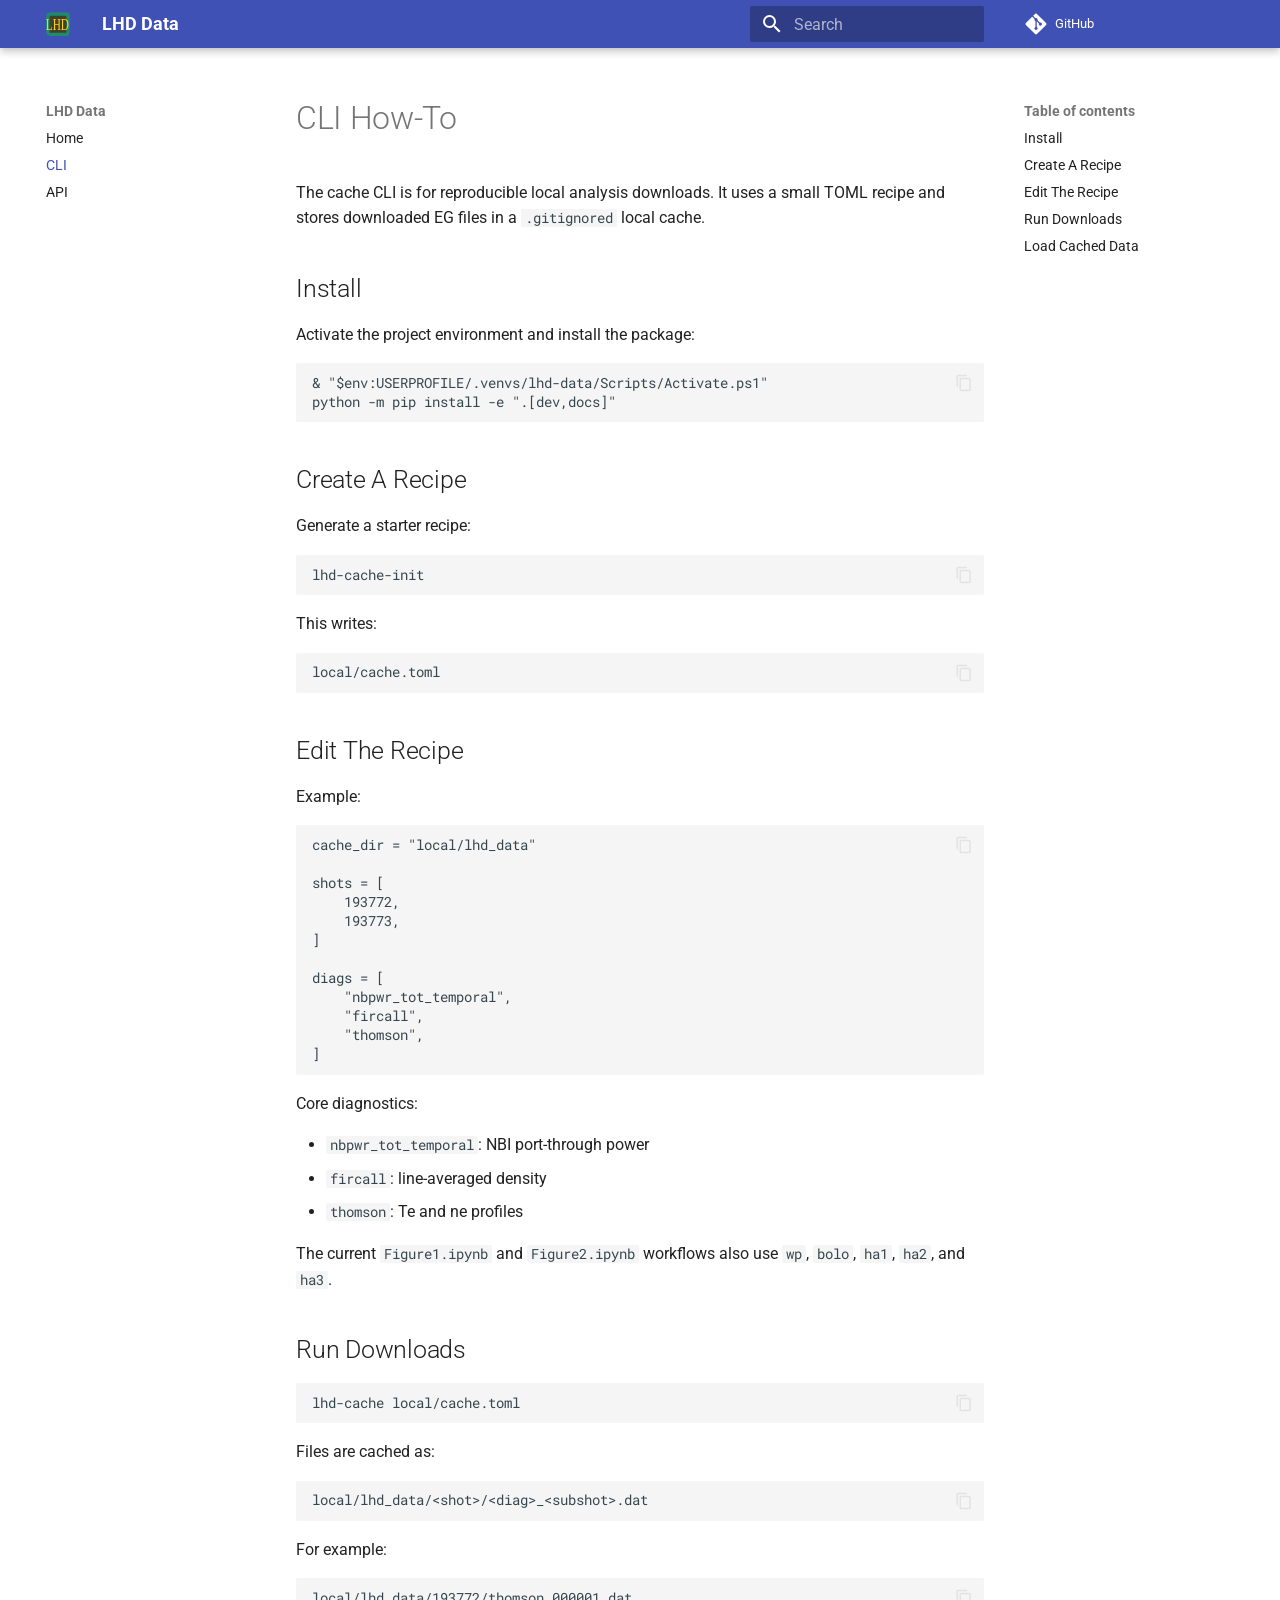
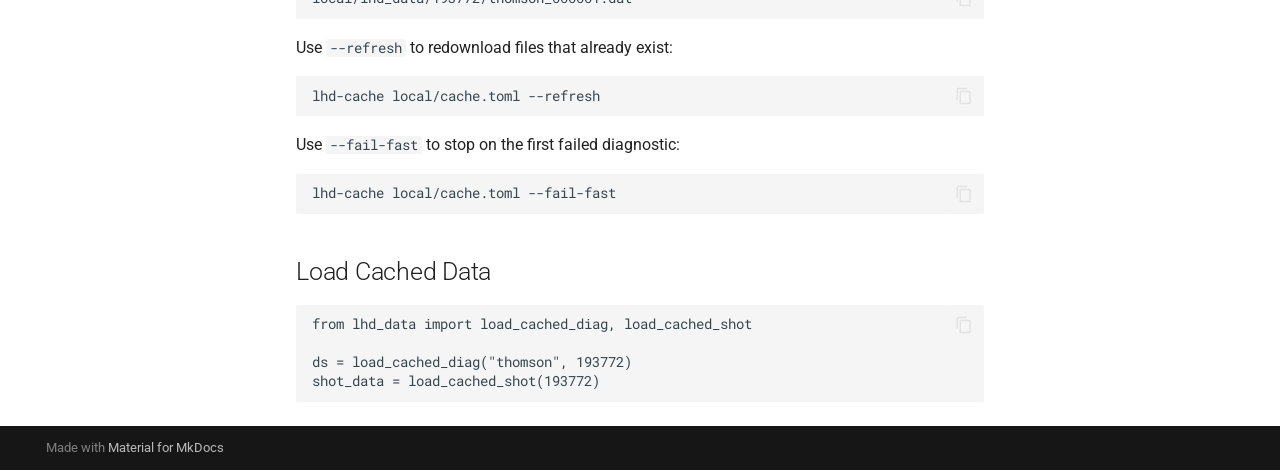
==== cli/index.html @ 4dff2eb2 "deploy: 0218fbf220f0c5fffeeb765250cd1e4bd3864b9b" ====
<!doctype html>
<html lang="en" class="no-js">
  <head>
    
      <meta charset="utf-8">
      <meta name="viewport" content="width=device-width,initial-scale=1">
      
      
      
      
        <link rel="prev" href="..">
      
      
        <link rel="next" href="../reference/">
      
      
        
      
      
      <link rel="icon" href="../assets/favicon.svg">
      <meta name="generator" content="mkdocs-1.6.1, mkdocs-material-9.7.6">
    
    
      
        <title>CLI - LHD Data</title>
      
    
    
      <link rel="stylesheet" href="../assets/stylesheets/main.484c7ddc.min.css">
      
      


    
    
      
    
    
      
        
        
        <link rel="preconnect" href="https://fonts.gstatic.com" crossorigin>
        <link rel="stylesheet" href="https://fonts.googleapis.com/css?family=Roboto:300,300i,400,400i,700,700i%7CRoboto+Mono:400,400i,700,700i&display=fallback">
        <style>:root{--md-text-font:"Roboto";--md-code-font:"Roboto Mono"}</style>
      
    
    
      <link rel="stylesheet" href="../assets/_mkdocstrings.css">
    
      <link rel="stylesheet" href="../styles/brand.css">
    
      <link rel="stylesheet" href="../styles/extra.css">
    
    <script>__md_scope=new URL("..",location),__md_hash=e=>[...e].reduce(((e,_)=>(e<<5)-e+_.charCodeAt(0)),0),__md_get=(e,_=localStorage,t=__md_scope)=>JSON.parse(_.getItem(t.pathname+"."+e)),__md_set=(e,_,t=localStorage,a=__md_scope)=>{try{t.setItem(a.pathname+"."+e,JSON.stringify(_))}catch(e){}}</script>
    
      

    
    
  </head>
  
  
    <body dir="ltr">
  
    
    <input class="md-toggle" data-md-toggle="drawer" type="checkbox" id="__drawer" autocomplete="off">
    <input class="md-toggle" data-md-toggle="search" type="checkbox" id="__search" autocomplete="off">
    <label class="md-overlay" for="__drawer"></label>
    <div data-md-component="skip">
      
        
        <a href="#cli-how-to" class="md-skip">
          Skip to content
        </a>
      
    </div>
    <div data-md-component="announce">
      
    </div>
    
    
      

  

<header class="md-header md-header--shadow" data-md-component="header">
  <nav class="md-header__inner md-grid" aria-label="Header">
    <a href=".." title="LHD Data" class="md-header__button md-logo" aria-label="LHD Data" data-md-component="logo">
      
  <img src="../assets/favicon.svg" alt="logo">

    </a>
    <label class="md-header__button md-icon" for="__drawer">
      
      <svg xmlns="http://www.w3.org/2000/svg" viewBox="0 0 24 24"><path d="M3 6h18v2H3zm0 5h18v2H3zm0 5h18v2H3z"/></svg>
    </label>
    <div class="md-header__title" data-md-component="header-title">
      <div class="md-header__ellipsis">
        <div class="md-header__topic">
          <span class="md-ellipsis">
            LHD Data
          </span>
        </div>
        <div class="md-header__topic" data-md-component="header-topic">
          <span class="md-ellipsis">
            
              CLI
            
          </span>
        </div>
      </div>
    </div>
    
    
      <script>var palette=__md_get("__palette");if(palette&&palette.color){if("(prefers-color-scheme)"===palette.color.media){var media=matchMedia("(prefers-color-scheme: light)"),input=document.querySelector(media.matches?"[data-md-color-media='(prefers-color-scheme: light)']":"[data-md-color-media='(prefers-color-scheme: dark)']");palette.color.media=input.getAttribute("data-md-color-media"),palette.color.scheme=input.getAttribute("data-md-color-scheme"),palette.color.primary=input.getAttribute("data-md-color-primary"),palette.color.accent=input.getAttribute("data-md-color-accent")}for(var[key,value]of Object.entries(palette.color))document.body.setAttribute("data-md-color-"+key,value)}</script>
    
    
    
      
      
        <label class="md-header__button md-icon" for="__search">
          
          <svg xmlns="http://www.w3.org/2000/svg" viewBox="0 0 24 24"><path d="M9.5 3A6.5 6.5 0 0 1 16 9.5c0 1.61-.59 3.09-1.56 4.23l.27.27h.79l5 5-1.5 1.5-5-5v-.79l-.27-.27A6.52 6.52 0 0 1 9.5 16 6.5 6.5 0 0 1 3 9.5 6.5 6.5 0 0 1 9.5 3m0 2C7 5 5 7 5 9.5S7 14 9.5 14 14 12 14 9.5 12 5 9.5 5"/></svg>
        </label>
        <div class="md-search" data-md-component="search" role="dialog">
  <label class="md-search__overlay" for="__search"></label>
  <div class="md-search__inner" role="search">
    <form class="md-search__form" name="search">
      <input type="text" class="md-search__input" name="query" aria-label="Search" placeholder="Search" autocapitalize="off" autocorrect="off" autocomplete="off" spellcheck="false" data-md-component="search-query" required>
      <label class="md-search__icon md-icon" for="__search">
        
        <svg xmlns="http://www.w3.org/2000/svg" viewBox="0 0 24 24"><path d="M9.5 3A6.5 6.5 0 0 1 16 9.5c0 1.61-.59 3.09-1.56 4.23l.27.27h.79l5 5-1.5 1.5-5-5v-.79l-.27-.27A6.52 6.52 0 0 1 9.5 16 6.5 6.5 0 0 1 3 9.5 6.5 6.5 0 0 1 9.5 3m0 2C7 5 5 7 5 9.5S7 14 9.5 14 14 12 14 9.5 12 5 9.5 5"/></svg>
        
        <svg xmlns="http://www.w3.org/2000/svg" viewBox="0 0 24 24"><path d="M20 11v2H8l5.5 5.5-1.42 1.42L4.16 12l7.92-7.92L13.5 5.5 8 11z"/></svg>
      </label>
      <nav class="md-search__options" aria-label="Search">
        
        <button type="reset" class="md-search__icon md-icon" title="Clear" aria-label="Clear" tabindex="-1">
          
          <svg xmlns="http://www.w3.org/2000/svg" viewBox="0 0 24 24"><path d="M19 6.41 17.59 5 12 10.59 6.41 5 5 6.41 10.59 12 5 17.59 6.41 19 12 13.41 17.59 19 19 17.59 13.41 12z"/></svg>
        </button>
      </nav>
      
    </form>
    <div class="md-search__output">
      <div class="md-search__scrollwrap" tabindex="0" data-md-scrollfix>
        <div class="md-search-result" data-md-component="search-result">
          <div class="md-search-result__meta">
            Initializing search
          </div>
          <ol class="md-search-result__list" role="presentation"></ol>
        </div>
      </div>
    </div>
  </div>
</div>
      
    
    
      <div class="md-header__source">
        <a href="https://github.com/queezz/lhd-data" title="Go to repository" class="md-source" data-md-component="source">
  <div class="md-source__icon md-icon">
    
    <svg xmlns="http://www.w3.org/2000/svg" viewBox="0 0 448 512"><!--! Font Awesome Free 7.1.0 by @fontawesome - https://fontawesome.com License - https://fontawesome.com/license/free (Icons: CC BY 4.0, Fonts: SIL OFL 1.1, Code: MIT License) Copyright 2025 Fonticons, Inc.--><path d="M439.6 236.1 244 40.5c-5.4-5.5-12.8-8.5-20.4-8.5s-15 3-20.4 8.4L162.5 81l51.5 51.5c27.1-9.1 52.7 16.8 43.4 43.7l49.7 49.7c34.2-11.8 61.2 31 35.5 56.7-26.5 26.5-70.2-2.9-56-37.3L240.3 199v121.9c25.3 12.5 22.3 41.8 9.1 55-6.4 6.4-15.2 10.1-24.3 10.1s-17.8-3.6-24.3-10.1c-17.6-17.6-11.1-46.9 11.2-56v-123c-20.8-8.5-24.6-30.7-18.6-45L142.6 101 8.5 235.1C3 240.6 0 247.9 0 255.5s3 15 8.5 20.4l195.6 195.7c5.4 5.4 12.7 8.4 20.4 8.4s15-3 20.4-8.4l194.7-194.7c5.4-5.4 8.4-12.8 8.4-20.4s-3-15-8.4-20.4"/></svg>
  </div>
  <div class="md-source__repository">
    GitHub
  </div>
</a>
      </div>
    
  </nav>
  
</header>
    
    <div class="md-container" data-md-component="container">
      
      
        
          
        
      
      <main class="md-main" data-md-component="main">
        <div class="md-main__inner md-grid">
          
            
              
              <div class="md-sidebar md-sidebar--primary" data-md-component="sidebar" data-md-type="navigation" >
                <div class="md-sidebar__scrollwrap">
                  <div class="md-sidebar__inner">
                    



<nav class="md-nav md-nav--primary" aria-label="Navigation" data-md-level="0">
  <label class="md-nav__title" for="__drawer">
    <a href=".." title="LHD Data" class="md-nav__button md-logo" aria-label="LHD Data" data-md-component="logo">
      
  <img src="../assets/favicon.svg" alt="logo">

    </a>
    LHD Data
  </label>
  
    <div class="md-nav__source">
      <a href="https://github.com/queezz/lhd-data" title="Go to repository" class="md-source" data-md-component="source">
  <div class="md-source__icon md-icon">
    
    <svg xmlns="http://www.w3.org/2000/svg" viewBox="0 0 448 512"><!--! Font Awesome Free 7.1.0 by @fontawesome - https://fontawesome.com License - https://fontawesome.com/license/free (Icons: CC BY 4.0, Fonts: SIL OFL 1.1, Code: MIT License) Copyright 2025 Fonticons, Inc.--><path d="M439.6 236.1 244 40.5c-5.4-5.5-12.8-8.5-20.4-8.5s-15 3-20.4 8.4L162.5 81l51.5 51.5c27.1-9.1 52.7 16.8 43.4 43.7l49.7 49.7c34.2-11.8 61.2 31 35.5 56.7-26.5 26.5-70.2-2.9-56-37.3L240.3 199v121.9c25.3 12.5 22.3 41.8 9.1 55-6.4 6.4-15.2 10.1-24.3 10.1s-17.8-3.6-24.3-10.1c-17.6-17.6-11.1-46.9 11.2-56v-123c-20.8-8.5-24.6-30.7-18.6-45L142.6 101 8.5 235.1C3 240.6 0 247.9 0 255.5s3 15 8.5 20.4l195.6 195.7c5.4 5.4 12.7 8.4 20.4 8.4s15-3 20.4-8.4l194.7-194.7c5.4-5.4 8.4-12.8 8.4-20.4s-3-15-8.4-20.4"/></svg>
  </div>
  <div class="md-source__repository">
    GitHub
  </div>
</a>
    </div>
  
  <ul class="md-nav__list" data-md-scrollfix>
    
      
      
  
  
  
  
    <li class="md-nav__item">
      <a href=".." class="md-nav__link">
        
  
  
  <span class="md-ellipsis">
    
  
    Home
  

    
  </span>
  
  

      </a>
    </li>
  

    
      
      
  
  
    
  
  
  
    <li class="md-nav__item md-nav__item--active">
      
      <input class="md-nav__toggle md-toggle" type="checkbox" id="__toc">
      
      
        
      
      
        <label class="md-nav__link md-nav__link--active" for="__toc">
          
  
  
  <span class="md-ellipsis">
    
  
    CLI
  

    
  </span>
  
  

          <span class="md-nav__icon md-icon"></span>
        </label>
      
      <a href="./" class="md-nav__link md-nav__link--active">
        
  
  
  <span class="md-ellipsis">
    
  
    CLI
  

    
  </span>
  
  

      </a>
      
        

<nav class="md-nav md-nav--secondary" aria-label="Table of contents">
  
  
  
    
  
  
    <label class="md-nav__title" for="__toc">
      <span class="md-nav__icon md-icon"></span>
      Table of contents
    </label>
    <ul class="md-nav__list" data-md-component="toc" data-md-scrollfix>
      
        <li class="md-nav__item">
  <a href="#install" class="md-nav__link">
    <span class="md-ellipsis">
      
        Install
      
    </span>
  </a>
  
</li>
      
        <li class="md-nav__item">
  <a href="#create-a-recipe" class="md-nav__link">
    <span class="md-ellipsis">
      
        Create A Recipe
      
    </span>
  </a>
  
</li>
      
        <li class="md-nav__item">
  <a href="#edit-the-recipe" class="md-nav__link">
    <span class="md-ellipsis">
      
        Edit The Recipe
      
    </span>
  </a>
  
</li>
      
        <li class="md-nav__item">
  <a href="#run-downloads" class="md-nav__link">
    <span class="md-ellipsis">
      
        Run Downloads
      
    </span>
  </a>
  
</li>
      
        <li class="md-nav__item">
  <a href="#load-cached-data" class="md-nav__link">
    <span class="md-ellipsis">
      
        Load Cached Data
      
    </span>
  </a>
  
</li>
      
    </ul>
  
</nav>
      
    </li>
  

    
      
      
  
  
  
  
    <li class="md-nav__item">
      <a href="../reference/" class="md-nav__link">
        
  
  
  <span class="md-ellipsis">
    
  
    API
  

    
  </span>
  
  

      </a>
    </li>
  

    
  </ul>
</nav>
                  </div>
                </div>
              </div>
            
            
              
              <div class="md-sidebar md-sidebar--secondary" data-md-component="sidebar" data-md-type="toc" >
                <div class="md-sidebar__scrollwrap">
                  <div class="md-sidebar__inner">
                    

<nav class="md-nav md-nav--secondary" aria-label="Table of contents">
  
  
  
    
  
  
    <label class="md-nav__title" for="__toc">
      <span class="md-nav__icon md-icon"></span>
      Table of contents
    </label>
    <ul class="md-nav__list" data-md-component="toc" data-md-scrollfix>
      
        <li class="md-nav__item">
  <a href="#install" class="md-nav__link">
    <span class="md-ellipsis">
      
        Install
      
    </span>
  </a>
  
</li>
      
        <li class="md-nav__item">
  <a href="#create-a-recipe" class="md-nav__link">
    <span class="md-ellipsis">
      
        Create A Recipe
      
    </span>
  </a>
  
</li>
      
        <li class="md-nav__item">
  <a href="#edit-the-recipe" class="md-nav__link">
    <span class="md-ellipsis">
      
        Edit The Recipe
      
    </span>
  </a>
  
</li>
      
        <li class="md-nav__item">
  <a href="#run-downloads" class="md-nav__link">
    <span class="md-ellipsis">
      
        Run Downloads
      
    </span>
  </a>
  
</li>
      
        <li class="md-nav__item">
  <a href="#load-cached-data" class="md-nav__link">
    <span class="md-ellipsis">
      
        Load Cached Data
      
    </span>
  </a>
  
</li>
      
    </ul>
  
</nav>
                  </div>
                </div>
              </div>
            
          
          
            <div class="md-content" data-md-component="content">
              
              <article class="md-content__inner md-typeset">
                
                  


  
  


<h1 id="cli-how-to">CLI How-To<a class="headerlink" href="#cli-how-to" title="Permanent link">&para;</a></h1>
<p>The cache CLI is for reproducible local analysis downloads. It uses a small
TOML recipe and stores downloaded EG files in a <code>.gitignored</code> local cache.</p>
<h2 id="install">Install<a class="headerlink" href="#install" title="Permanent link">&para;</a></h2>
<p>Activate the project environment and install the package:</p>
<pre><code class="language-powershell">&amp; &quot;$env:USERPROFILE/.venvs/lhd-data/Scripts/Activate.ps1&quot;
python -m pip install -e &quot;.[dev,docs]&quot;
</code></pre>
<h2 id="create-a-recipe">Create A Recipe<a class="headerlink" href="#create-a-recipe" title="Permanent link">&para;</a></h2>
<p>Generate a starter recipe:</p>
<pre><code class="language-powershell">lhd-cache-init
</code></pre>
<p>This writes:</p>
<pre><code class="language-text">local/cache.toml
</code></pre>
<h2 id="edit-the-recipe">Edit The Recipe<a class="headerlink" href="#edit-the-recipe" title="Permanent link">&para;</a></h2>
<p>Example:</p>
<pre><code class="language-toml">cache_dir = &quot;local/lhd_data&quot;

shots = [
    193772,
    193773,
]

diags = [
    &quot;nbpwr_tot_temporal&quot;,
    &quot;fircall&quot;,
    &quot;thomson&quot;,
]
</code></pre>
<p>Core diagnostics:</p>
<ul>
<li><code>nbpwr_tot_temporal</code>: NBI port-through power</li>
<li><code>fircall</code>: line-averaged density</li>
<li><code>thomson</code>: Te and ne profiles</li>
</ul>
<p>The current <code>Figure1.ipynb</code> and <code>Figure2.ipynb</code> workflows also use <code>wp</code>,
<code>bolo</code>, <code>ha1</code>, <code>ha2</code>, and <code>ha3</code>.</p>
<h2 id="run-downloads">Run Downloads<a class="headerlink" href="#run-downloads" title="Permanent link">&para;</a></h2>
<pre><code class="language-powershell">lhd-cache local/cache.toml
</code></pre>
<p>Files are cached as:</p>
<pre><code class="language-text">local/lhd_data/&lt;shot&gt;/&lt;diag&gt;_&lt;subshot&gt;.dat
</code></pre>
<p>For example:</p>
<pre><code class="language-text">local/lhd_data/193772/thomson_000001.dat
</code></pre>
<p>Use <code>--refresh</code> to redownload files that already exist:</p>
<pre><code class="language-powershell">lhd-cache local/cache.toml --refresh
</code></pre>
<p>Use <code>--fail-fast</code> to stop on the first failed diagnostic:</p>
<pre><code class="language-powershell">lhd-cache local/cache.toml --fail-fast
</code></pre>
<h2 id="load-cached-data">Load Cached Data<a class="headerlink" href="#load-cached-data" title="Permanent link">&para;</a></h2>
<pre><code class="language-python">from lhd_data import load_cached_diag, load_cached_shot

ds = load_cached_diag(&quot;thomson&quot;, 193772)
shot_data = load_cached_shot(193772)
</code></pre>












                
              </article>
            </div>
          
          
<script>var target=document.getElementById(location.hash.slice(1));target&&target.name&&(target.checked=target.name.startsWith("__tabbed_"))</script>
        </div>
        
      </main>
      
        <footer class="md-footer">
  
  <div class="md-footer-meta md-typeset">
    <div class="md-footer-meta__inner md-grid">
      <div class="md-copyright">
  
  
    Made with
    <a href="https://squidfunk.github.io/mkdocs-material/" target="_blank" rel="noopener">
      Material for MkDocs
    </a>
  
</div>
      
    </div>
  </div>
</footer>
      
    </div>
    <div class="md-dialog" data-md-component="dialog">
      <div class="md-dialog__inner md-typeset"></div>
    </div>
    
    
    
      
      
      <script id="__config" type="application/json">{"annotate": null, "base": "..", "features": ["navigation.instant", "navigation.tracking", "content.code.copy"], "search": "../assets/javascripts/workers/search.2c215733.min.js", "tags": null, "translations": {"clipboard.copied": "Copied to clipboard", "clipboard.copy": "Copy to clipboard", "search.result.more.one": "1 more on this page", "search.result.more.other": "# more on this page", "search.result.none": "No matching documents", "search.result.one": "1 matching document", "search.result.other": "# matching documents", "search.result.placeholder": "Type to start searching", "search.result.term.missing": "Missing", "select.version": "Select version"}, "version": null}</script>
    
    
      <script src="../assets/javascripts/bundle.79ae519e.min.js"></script>
      
    
  </body>
</html>
---- assets/stylesheets/main.484c7ddc.min.css ----
@charset "UTF-8";html{-webkit-text-size-adjust:none;-moz-text-size-adjust:none;text-size-adjust:none;box-sizing:border-box}*,:after,:before{box-sizing:inherit}@media (prefers-reduced-motion){*,:after,:before{transition:none!important}}body{margin:0}a,button,input,label{-webkit-tap-highlight-color:transparent}a{color:inherit;text-decoration:none}hr{border:0;box-sizing:initial;display:block;height:.05rem;overflow:visible;padding:0}small{font-size:80%}sub,sup{line-height:1em}img{border-style:none}table{border-collapse:initial;border-spacing:0}td,th{font-weight:400;vertical-align:top}button{background:#0000;border:0;font-family:inherit;font-size:inherit;margin:0;padding:0}input{border:0;outline:none}:root{--md-primary-fg-color:#4051b5;--md-primary-fg-color--light:#5d6cc0;--md-primary-fg-color--dark:#303fa1;--md-primary-bg-color:#fff;--md-primary-bg-color--light:#ffffffb3;--md-accent-fg-color:#526cfe;--md-accent-fg-color--transparent:#526cfe1a;--md-accent-bg-color:#fff;--md-accent-bg-color--light:#ffffffb3}[data-md-color-scheme=default]{color-scheme:light}[data-md-color-scheme=default] img[src$="#gh-dark-mode-only"],[data-md-color-scheme=default] img[src$="#only-dark"]{display:none}:root,[data-md-color-scheme=default]{--md-hue:225deg;--md-default-fg-color:#000000de;--md-default-fg-color--light:#0000008a;--md-default-fg-color--lighter:#00000052;--md-default-fg-color--lightest:#00000012;--md-default-bg-color:#fff;--md-default-bg-color--light:#ffffffb3;--md-default-bg-color--lighter:#ffffff4d;--md-default-bg-color--lightest:#ffffff1f;--md-code-fg-color:#36464e;--md-code-bg-color:#f5f5f5;--md-code-bg-color--light:#f5f5f5b3;--md-code-bg-color--lighter:#f5f5f54d;--md-code-hl-color:#4287ff;--md-code-hl-color--light:#4287ff1a;--md-code-hl-number-color:#d52a2a;--md-code-hl-special-color:#db1457;--md-code-hl-function-color:#a846b9;--md-code-hl-constant-color:#6e59d9;--md-code-hl-keyword-color:#3f6ec6;--md-code-hl-string-color:#1c7d4d;--md-code-hl-name-color:var(--md-code-fg-color);--md-code-hl-operator-color:var(--md-default-fg-color--light);--md-code-hl-punctuation-color:var(--md-default-fg-color--light);--md-code-hl-comment-color:var(--md-default-fg-color--light);--md-code-hl-generic-color:var(--md-default-fg-color--light);--md-code-hl-variable-color:var(--md-default-fg-color--light);--md-typeset-color:var(--md-default-fg-color);--md-typeset-a-color:var(--md-primary-fg-color);--md-typeset-del-color:#f5503d26;--md-typeset-ins-color:#0bd57026;--md-typeset-kbd-color:#fafafa;--md-typeset-kbd-accent-color:#fff;--md-typeset-kbd-border-color:#b8b8b8;--md-typeset-mark-color:#ffff0080;--md-typeset-table-color:#0000001f;--md-typeset-table-color--light:rgba(0,0,0,.035);--md-admonition-fg-color:var(--md-default-fg-color);--md-admonition-bg-color:var(--md-default-bg-color);--md-warning-fg-color:#000000de;--md-warning-bg-color:#ff9;--md-footer-fg-color:#fff;--md-footer-fg-color--light:#ffffffb3;--md-footer-fg-color--lighter:#ffffff73;--md-footer-bg-color:#000000de;--md-footer-bg-color--dark:#00000052;--md-shadow-z1:0 0.2rem 0.5rem #0000000d,0 0 0.05rem #0000001a;--md-shadow-z2:0 0.2rem 0.5rem #0000001a,0 0 0.05rem #00000040;--md-shadow-z3:0 0.2rem 0.5rem #0003,0 0 0.05rem #00000059}.md-icon svg{fill:currentcolor;display:block;height:1.2rem;width:1.2rem}body{-webkit-font-smoothing:antialiased;-moz-osx-font-smoothing:grayscale;--md-text-font-family:var(--md-text-font,_),-apple-system,BlinkMacSystemFont,Helvetica,Arial,sans-serif;--md-code-font-family:var(--md-code-font,_),SFMono-Regular,Consolas,Menlo,monospace}aside,body,input{font-feature-settings:"kern","liga";color:var(--md-typeset-color);font-family:var(--md-text-font-family)}code,kbd,pre{font-feature-settings:"kern";font-family:var(--md-code-font-family)}:root{--md-typeset-table-sort-icon:url('data:image/svg+xml;charset=utf-8,<svg xmlns="http://www.w3.org/2000/svg" viewBox="0 0 24 24"><path d="m18 21-4-4h3V7h-3l4-4 4 4h-3v10h3M2 19v-2h10v2M2 13v-2h7v2M2 7V5h4v2z"/></svg>');--md-typeset-table-sort-icon--asc:url('data:image/svg+xml;charset=utf-8,<svg xmlns="http://www.w3.org/2000/svg" viewBox="0 0 24 24"><path d="M19 17h3l-4 4-4-4h3V3h2M2 17h10v2H2M6 5v2H2V5m0 6h7v2H2z"/></svg>');--md-typeset-table-sort-icon--desc:url('data:image/svg+xml;charset=utf-8,<svg xmlns="http://www.w3.org/2000/svg" viewBox="0 0 24 24"><path d="M19 7h3l-4-4-4 4h3v14h2M2 17h10v2H2M6 5v2H2V5m0 6h7v2H2z"/></svg>')}.md-typeset{-webkit-print-color-adjust:exact;color-adjust:exact;font-size:.8rem;line-height:1.6;overflow-wrap:break-word}@media print{.md-typeset{font-size:.68rem}}.md-typeset blockquote,.md-typeset dl,.md-typeset figure,.md-typeset ol,.md-typeset pre,.md-typeset ul{margin-bottom:1em;margin-top:1em}.md-typeset h1{color:var(--md-default-fg-color--light);font-size:2em;line-height:1.3;margin:0 0 1.25em}.md-typeset h1,.md-typeset h2{font-weight:300;letter-spacing:-.01em}.md-typeset h2{font-size:1.5625em;line-height:1.4;margin:1.6em 0 .64em}.md-typeset h3{font-size:1.25em;font-weight:400;letter-spacing:-.01em;line-height:1.5;margin:1.6em 0 .8em}.md-typeset h2+h3{margin-top:.8em}.md-typeset h4{font-weight:700;letter-spacing:-.01em;margin:1em 0}.md-typeset h5,.md-typeset h6{color:var(--md-default-fg-color--light);font-size:.8em;font-weight:700;letter-spacing:-.01em;margin:1.25em 0}.md-typeset h5{text-transform:uppercase}.md-typeset h5 code{text-transform:none}.md-typeset hr{border-bottom:.05rem solid var(--md-default-fg-color--lightest);display:flow-root;margin:1.5em 0}.md-typeset a{color:var(--md-typeset-a-color);word-break:break-word}.md-typeset a,.md-typeset a:before{transition:color 125ms}.md-typeset a:focus,.md-typeset a:hover{color:var(--md-accent-fg-color)}.md-typeset a:focus code,.md-typeset a:hover code{background-color:var(--md-accent-fg-color--transparent);color:var(--md-accent-fg-color)}.md-typeset a code{color:var(--md-typeset-a-color)}.md-typeset a.focus-visible{outline-color:var(--md-accent-fg-color);outline-offset:.2rem}.md-typeset code,.md-typeset kbd,.md-typeset pre{color:var(--md-code-fg-color);direction:ltr;font-variant-ligatures:none;transition:background-color 125ms}@media print{.md-typeset code,.md-typeset kbd,.md-typeset pre{white-space:pre-wrap}}.md-typeset code{background-color:var(--md-code-bg-color);border-radius:.1rem;-webkit-box-decoration-break:clone;box-decoration-break:clone;font-size:.85em;padding:0 .2941176471em;transition:color 125ms,background-color 125ms;word-break:break-word}.md-typeset code:not(.focus-visible){-webkit-tap-highlight-color:transparent;outline:none}.md-typeset pre{display:flow-root;line-height:1.4;position:relative}.md-typeset pre>code{-webkit-box-decoration-break:slice;box-decoration-break:slice;box-shadow:none;display:block;margin:0;outline-color:var(--md-accent-fg-color);overflow:auto;padding:.7720588235em 1.1764705882em;scrollbar-color:var(--md-default-fg-color--lighter) #0000;scrollbar-width:thin;touch-action:auto;word-break:normal}.md-typeset pre>code:hover{scrollbar-color:var(--md-accent-fg-color) #0000}.md-typeset pre>code::-webkit-scrollbar{height:.2rem;width:.2rem}.md-typeset pre>code::-webkit-scrollbar-thumb{background-color:var(--md-default-fg-color--lighter)}.md-typeset pre>code::-webkit-scrollbar-thumb:hover{background-color:var(--md-accent-fg-color)}.md-typeset kbd{background-color:var(--md-typeset-kbd-color);border-radius:.1rem;box-shadow:0 .1rem 0 .05rem var(--md-typeset-kbd-border-color),0 .1rem 0 var(--md-typeset-kbd-border-color),0 -.1rem .2rem var(--md-typeset-kbd-accent-color) inset;color:var(--md-default-fg-color);display:inline-block;font-size:.75em;padding:0 .6666666667em;vertical-align:text-top;word-break:break-word}.md-typeset mark{background-color:var(--md-typeset-mark-color);-webkit-box-decoration-break:clone;box-decoration-break:clone;color:inherit;word-break:break-word}.md-typeset abbr{cursor:help;text-decoration:none}.md-typeset [data-preview],.md-typeset abbr{border-bottom:.05rem dotted var(--md-default-fg-color--light)}.md-typeset small{opacity:.75}[dir=ltr] .md-typeset sub,[dir=ltr] .md-typeset sup{margin-left:.078125em}[dir=rtl] .md-typeset sub,[dir=rtl] .md-typeset sup{margin-right:.078125em}[dir=ltr] .md-typeset blockquote{padding-left:.6rem}[dir=rtl] .md-typeset blockquote{padding-right:.6rem}[dir=ltr] .md-typeset blockquote{border-left:.2rem solid var(--md-default-fg-color--lighter)}[dir=rtl] .md-typeset blockquote{border-right:.2rem solid var(--md-default-fg-color--lighter)}.md-typeset blockquote{color:var(--md-default-fg-color--light);margin-left:0;margin-right:0}.md-typeset ul{list-style-type:disc}.md-typeset ul[type]{list-style-type:revert-layer}[dir=ltr] .md-typeset ol,[dir=ltr] .md-typeset ul{margin-left:.625em}[dir=rtl] .md-typeset ol,[dir=rtl] .md-typeset ul{margin-right:.625em}.md-typeset ol,.md-typeset ul{padding:0}.md-typeset ol:not([hidden]),.md-typeset ul:not([hidden]){display:flow-root}.md-typeset ol ol,.md-typeset ul ol{list-style-type:lower-alpha}.md-typeset ol ol ol,.md-typeset ul ol ol{list-style-type:lower-roman}.md-typeset ol ol ol ol,.md-typeset ul ol ol ol{list-style-type:upper-alpha}.md-typeset ol ol ol ol ol,.md-typeset ul ol ol ol ol{list-style-type:upper-roman}.md-typeset ol[type],.md-typeset ul[type]{list-style-type:revert-layer}[dir=ltr] .md-typeset ol li,[dir=ltr] .md-typeset ul li{margin-left:1.25em}[dir=rtl] .md-typeset ol li,[dir=rtl] .md-typeset ul li{margin-right:1.25em}.md-typeset ol li,.md-typeset ul li{margin-bottom:.5em}.md-typeset ol li blockquote,.md-typeset ol li p,.md-typeset ul li blockquote,.md-typeset ul li p{margin:.5em 0}.md-typeset ol li:last-child,.md-typeset ul li:last-child{margin-bottom:0}[dir=ltr] .md-typeset ol li ol,[dir=ltr] .md-typeset ol li ul,[dir=ltr] .md-typeset ul li ol,[dir=ltr] .md-typeset ul li ul{margin-left:.625em}[dir=rtl] .md-typeset ol li ol,[dir=rtl] .md-typeset ol li ul,[dir=rtl] .md-typeset ul li ol,[dir=rtl] .md-typeset ul li ul{margin-right:.625em}.md-typeset ol li ol,.md-typeset ol li ul,.md-typeset ul li ol,.md-typeset ul li ul{margin-bottom:.5em;margin-top:.5em}[dir=ltr] .md-typeset dd{margin-left:1.875em}[dir=rtl] .md-typeset dd{margin-right:1.875em}.md-typeset dd{margin-bottom:1.5em;margin-top:1em}.md-typeset img,.md-typeset svg,.md-typeset video{height:auto;max-width:100%}.md-typeset img[align=left]{margin:1em 1em 1em 0}.md-typeset img[align=right]{margin:1em 0 1em 1em}.md-typeset img[align]:only-child{margin-top:0}.md-typeset figure{display:flow-root;margin:1em auto;max-width:100%;text-align:center;width:fit-content}.md-typeset figure img{display:block;margin:0 auto}.md-typeset figcaption{font-style:italic;margin:1em auto;max-width:24rem}.md-typeset iframe{max-width:100%}.md-typeset table:not([class]){background-color:var(--md-default-bg-color);border:.05rem solid var(--md-typeset-table-color);border-radius:.1rem;display:inline-block;font-size:.64rem;max-width:100%;overflow:auto;touch-action:auto}@media print{.md-typeset table:not([class]){display:table}}.md-typeset table:not([class])+*{margin-top:1.5em}.md-typeset table:not([class]) td>:first-child,.md-typeset table:not([class]) th>:first-child{margin-top:0}.md-typeset table:not([class]) td>:last-child,.md-typeset table:not([class]) th>:last-child{margin-bottom:0}.md-typeset table:not([class]) td:not([align]),.md-typeset table:not([class]) th:not([align]){text-align:left}[dir=rtl] .md-typeset table:not([class]) td:not([align]),[dir=rtl] .md-typeset table:not([class]) th:not([align]){text-align:right}.md-typeset table:not([class]) th{font-weight:700;min-width:5rem;padding:.9375em 1.25em;vertical-align:top}.md-typeset table:not([class]) td{border-top:.05rem solid var(--md-typeset-table-color);padding:.9375em 1.25em;vertical-align:top}.md-typeset table:not([class]) tbody tr{transition:background-color 125ms}.md-typeset table:not([class]) tbody tr:hover{background-color:var(--md-typeset-table-color--light);box-shadow:0 .05rem 0 var(--md-default-bg-color) inset}.md-typeset table:not([class]) a{word-break:normal}.md-typeset table th[role=columnheader]{cursor:pointer}[dir=ltr] .md-typeset table th[role=columnheader]:after{margin-left:.5em}[dir=rtl] .md-typeset table th[role=columnheader]:after{margin-right:.5em}.md-typeset table th[role=columnheader]:after{content:"";display:inline-block;height:1.2em;-webkit-mask-image:var(--md-typeset-table-sort-icon);mask-image:var(--md-typeset-table-sort-icon);-webkit-mask-repeat:no-repeat;mask-repeat:no-repeat;-webkit-mask-size:contain;mask-size:contain;transition:background-color 125ms;vertical-align:text-bottom;width:1.2em}.md-typeset table th[role=columnheader]:hover:after{background-color:var(--md-default-fg-color--lighter)}.md-typeset table th[role=columnheader][aria-sort=ascending]:after{background-color:var(--md-default-fg-color--light);-webkit-mask-image:var(--md-typeset-table-sort-icon--asc);mask-image:var(--md-typeset-table-sort-icon--asc)}.md-typeset table th[role=columnheader][aria-sort=descending]:after{background-color:var(--md-default-fg-color--light);-webkit-mask-image:var(--md-typeset-table-sort-icon--desc);mask-image:var(--md-typeset-table-sort-icon--desc)}.md-typeset__scrollwrap{margin:1em -.8rem;overflow-x:auto;touch-action:auto}.md-typeset__table{display:inline-block;margin-bottom:.5em;padding:0 .8rem}@media print{.md-typeset__table{display:block}}html .md-typeset__table table{display:table;margin:0;overflow:hidden;width:100%}@media screen and (max-width:44.984375em){.md-content__inner>pre{margin:1em -.8rem}.md-content__inner>pre code{border-radius:0}}.md-typeset .md-author{border-radius:100%;display:block;flex-shrink:0;height:1.6rem;overflow:hidden;position:relative;transition:color 125ms,transform 125ms;width:1.6rem}.md-typeset .md-author img{display:block}.md-typeset .md-author--more{background:var(--md-default-fg-color--lightest);color:var(--md-default-fg-color--lighter);font-size:.6rem;font-weight:700;line-height:1.6rem;text-align:center}.md-typeset .md-author--long{height:2.4rem;width:2.4rem}.md-typeset a.md-author{transform:scale(1)}.md-typeset a.md-author img{border-radius:100%;filter:grayscale(100%) opacity(75%);transition:filter 125ms}.md-typeset a.md-author:focus,.md-typeset a.md-author:hover{transform:scale(1.1);z-index:1}.md-typeset a.md-author:focus img,.md-typeset a.md-author:hover img{filter:grayscale(0)}.md-banner{background-color:var(--md-footer-bg-color);color:var(--md-footer-fg-color);overflow:auto}@media print{.md-banner{display:none}}.md-banner--warning{background-color:var(--md-warning-bg-color);color:var(--md-warning-fg-color)}.md-banner__inner{font-size:.7rem;margin:.6rem auto;padding:0 .8rem}[dir=ltr] .md-banner__button{float:right}[dir=rtl] .md-banner__button{float:left}.md-banner__button{color:inherit;cursor:pointer;transition:opacity .25s}.no-js .md-banner__button{display:none}.md-banner__button:hover{opacity:.7}html{font-size:125%;height:100%;overflow-x:hidden}@media screen and (min-width:100em){html{font-size:137.5%}}@media screen and (min-width:125em){html{font-size:150%}}body{background-color:var(--md-default-bg-color);display:flex;flex-direction:column;font-size:.5rem;min-height:100%;position:relative;width:100%}@media print{body{display:block}}@media screen and (max-width:59.984375em){body[data-md-scrolllock]{position:fixed}}.md-grid{margin-left:auto;margin-right:auto;max-width:61rem}.md-container{display:flex;flex-direction:column;flex-grow:1}@media print{.md-container{display:block}}.md-main{flex-grow:1}.md-main__inner{display:flex;height:100%;margin-top:1.5rem}.md-ellipsis{overflow:hidden;text-overflow:ellipsis}.md-toggle{display:none}.md-option{height:0;opacity:0;position:absolute;width:0}.md-option:checked+label:not([hidden]){display:block}.md-option.focus-visible+label{outline-color:var(--md-accent-fg-color);outline-style:auto}.md-skip{background-color:var(--md-default-fg-color);border-radius:.1rem;color:var(--md-default-bg-color);font-size:.64rem;margin:.5rem;opacity:0;outline-color:var(--md-accent-fg-color);padding:.3rem .5rem;position:fixed;transform:translateY(.4rem);z-index:-1}.md-skip:focus{opacity:1;transform:translateY(0);transition:transform .25s cubic-bezier(.4,0,.2,1),opacity 175ms 75ms;z-index:10}@page{margin:25mm}:root{--md-clipboard-icon:url('data:image/svg+xml;charset=utf-8,<svg xmlns="http://www.w3.org/2000/svg" viewBox="0 0 24 24"><path d="M19 21H8V7h11m0-2H8a2 2 0 0 0-2 2v14a2 2 0 0 0 2 2h11a2 2 0 0 0 2-2V7a2 2 0 0 0-2-2m-3-4H4a2 2 0 0 0-2 2v14h2V3h12z"/></svg>')}.md-clipboard{border-radius:.1rem;color:var(--md-default-fg-color--lightest);cursor:pointer;height:1.5em;outline-color:var(--md-accent-fg-color);outline-offset:.1rem;transition:color .25s;width:1.5em;z-index:1}@media print{.md-clipboard{display:none}}.md-clipboard:not(.focus-visible){-webkit-tap-highlight-color:transparent;outline:none}:hover>.md-clipboard{color:var(--md-default-fg-color--light)}.md-clipboard:focus,.md-clipboard:hover{color:var(--md-accent-fg-color)}.md-clipboard:after{background-color:currentcolor;content:"";display:block;height:1.125em;margin:0 auto;-webkit-mask-image:var(--md-clipboard-icon);mask-image:var(--md-clipboard-icon);-webkit-mask-position:center;mask-position:center;-webkit-mask-repeat:no-repeat;mask-repeat:no-repeat;-webkit-mask-size:contain;mask-size:contain;width:1.125em}.md-clipboard--inline{cursor:pointer}.md-clipboard--inline code{transition:color .25s,background-color .25s}.md-clipboard--inline:focus code,.md-clipboard--inline:hover code{background-color:var(--md-accent-fg-color--transparent);color:var(--md-accent-fg-color)}:root{--md-code-select-icon:url('data:image/svg+xml;charset=utf-8,<svg xmlns="http://www.w3.org/2000/svg" viewBox="0 0 24 24"><path d="M19 19h-4v2h4c1.1 0 2-.9 2-2v-4h-2m0-12h-4v2h4v4h2V5c0-1.1-.9-2-2-2M5 5h4V3H5c-1.1 0-2 .9-2 2v4h2m0 6H3v4c0 1.1.9 2 2 2h4v-2H5zm2-4h2v2H7zm4 0h2v2h-2zm4 0h2v2h-2zM7 7h2v2H7zm4 0h2v2h-2zm4 0h2v2h-2zm-8 8h2v2H7zm4 0h2v2h-2zm4 0h2v2h-2z"/></svg>');--md-code-copy-icon:url('data:image/svg+xml;charset=utf-8,<svg xmlns="http://www.w3.org/2000/svg" viewBox="0 0 24 24"><path d="M19 21H8V7h11m0-2H8a2 2 0 0 0-2 2v14a2 2 0 0 0 2 2h11a2 2 0 0 0 2-2V7a2 2 0 0 0-2-2m-3-4H4a2 2 0 0 0-2 2v14h2V3h12z"/></svg>')}.md-typeset .md-code__content{display:grid}.md-code__nav{background-color:var(--md-code-bg-color--lighter);border-radius:.1rem;display:flex;gap:.2rem;padding:.2rem;position:absolute;right:.25em;top:.25em;transition:background-color .25s;z-index:1}:hover>.md-code__nav{background-color:var(--md-code-bg-color--light)}.md-code__button{color:var(--md-default-fg-color--lightest);cursor:pointer;display:block;height:1.5em;outline-color:var(--md-accent-fg-color);outline-offset:.1rem;transition:color .25s;width:1.5em}:hover>*>.md-code__button{color:var(--md-default-fg-color--light)}.md-code__button.focus-visible,.md-code__button:hover{color:var(--md-accent-fg-color)}.md-code__button--active{color:var(--md-default-fg-color)!important}.md-code__button:after{background-color:currentcolor;content:"";display:block;height:1.125em;margin:0 auto;-webkit-mask-position:center;mask-position:center;-webkit-mask-repeat:no-repeat;mask-repeat:no-repeat;-webkit-mask-size:contain;mask-size:contain;width:1.125em}.md-code__button[data-md-type=select]:after{-webkit-mask-image:var(--md-code-select-icon);mask-image:var(--md-code-select-icon)}.md-code__button[data-md-type=copy]:after{-webkit-mask-image:var(--md-code-copy-icon);mask-image:var(--md-code-copy-icon)}@keyframes consent{0%{opacity:0;transform:translateY(100%)}to{opacity:1;transform:translateY(0)}}@keyframes overlay{0%{opacity:0}to{opacity:1}}.md-consent__overlay{animation:overlay .25s both;-webkit-backdrop-filter:blur(.1rem);backdrop-filter:blur(.1rem);background-color:#0000008a;height:100%;opacity:1;position:fixed;top:0;width:100%;z-index:5}.md-consent__inner{animation:consent .5s cubic-bezier(.1,.7,.1,1) both;background-color:var(--md-default-bg-color);border:0;border-radius:.1rem;bottom:0;box-shadow:0 0 .2rem #0000001a,0 .2rem .4rem #0003;max-height:100%;overflow:auto;padding:0;position:fixed;width:100%;z-index:5}.md-consent__form{padding:.8rem}.md-consent__settings{display:none;margin:1em 0}input:checked+.md-consent__settings{display:block}.md-consent__controls{margin-bottom:.8rem}.md-typeset .md-consent__controls .md-button{display:inline}@media screen and (max-width:44.984375em){.md-typeset .md-consent__controls .md-button{display:block;margin-top:.4rem;text-align:center;width:100%}}.md-consent label{cursor:pointer}.md-content{flex-grow:1;min-width:0}.md-content__inner{margin:0 .8rem 1.2rem;padding-top:.6rem}@media screen and (min-width:76.25em){[dir=ltr] .md-sidebar--primary:not([hidden])~.md-content>.md-content__inner{margin-left:1.2rem}[dir=ltr] .md-sidebar--secondary:not([hidden])~.md-content>.md-content__inner,[dir=rtl] .md-sidebar--primary:not([hidden])~.md-content>.md-content__inner{margin-right:1.2rem}[dir=rtl] .md-sidebar--secondary:not([hidden])~.md-content>.md-content__inner{margin-left:1.2rem}}.md-content__inner:before{content:"";display:block;height:.4rem}.md-content__inner>:last-child{margin-bottom:0}[dir=ltr] .md-content__button{float:right}[dir=rtl] .md-content__button{float:left}[dir=ltr] .md-content__button{margin-left:.4rem}[dir=rtl] .md-content__button{margin-right:.4rem}.md-content__button{margin:.4rem 0;padding:0}@media print{.md-content__button{display:none}}.md-typeset .md-content__button{color:var(--md-default-fg-color--lighter)}.md-content__button svg{display:inline;vertical-align:top}[dir=rtl] .md-content__button svg{transform:scaleX(-1)}[dir=ltr] .md-dialog{right:.8rem}[dir=rtl] .md-dialog{left:.8rem}.md-dialog{background-color:var(--md-default-fg-color);border-radius:.1rem;bottom:.8rem;box-shadow:var(--md-shadow-z3);min-width:11.1rem;opacity:0;padding:.4rem .6rem;pointer-events:none;position:fixed;transform:translateY(100%);transition:transform 0ms .4s,opacity .4s;z-index:4}@media print{.md-dialog{display:none}}.md-dialog--active{opacity:1;pointer-events:auto;transform:translateY(0);transition:transform .4s cubic-bezier(.075,.85,.175,1),opacity .4s}.md-dialog__inner{color:var(--md-default-bg-color);font-size:.7rem}.md-feedback{margin:2em 0 1em;text-align:center}.md-feedback fieldset{border:none;margin:0;padding:0}.md-feedback__title{font-weight:700;margin:1em auto}.md-feedback__inner{position:relative}.md-feedback__list{display:flex;flex-wrap:wrap;place-content:baseline center;position:relative}.md-feedback__list:hover .md-icon:not(:disabled){color:var(--md-default-fg-color--lighter)}:disabled .md-feedback__list{min-height:1.8rem}.md-feedback__icon{color:var(--md-default-fg-color--light);cursor:pointer;flex-shrink:0;margin:0 .1rem;transition:color 125ms}.md-feedback__icon:not(:disabled).md-icon:hover{color:var(--md-accent-fg-color)}.md-feedback__icon:disabled{color:var(--md-default-fg-color--lightest);pointer-events:none}.md-feedback__note{opacity:0;position:relative;transform:translateY(.4rem);transition:transform .4s cubic-bezier(.1,.7,.1,1),opacity .15s}.md-feedback__note>*{margin:0 auto;max-width:16rem}:disabled .md-feedback__note{opacity:1;transform:translateY(0)}@media print{.md-feedback{display:none}}.md-footer{background-color:var(--md-footer-bg-color);color:var(--md-footer-fg-color)}@media print{.md-footer{display:none}}.md-footer__inner{justify-content:space-between;overflow:auto;padding:.2rem}.md-footer__inner:not([hidden]){display:flex}.md-footer__link{align-items:end;display:flex;flex-grow:0.01;margin-bottom:.4rem;margin-top:1rem;max-width:100%;outline-color:var(--md-accent-fg-color);overflow:hidden;transition:opacity .25s}.md-footer__link:focus,.md-footer__link:hover{opacity:.7}[dir=rtl] .md-footer__link svg{transform:scaleX(-1)}@media screen and (max-width:44.984375em){.md-footer__link--prev{flex-shrink:0}.md-footer__link--prev .md-footer__title{display:none}}[dir=ltr] .md-footer__link--next{margin-left:auto}[dir=rtl] .md-footer__link--next{margin-right:auto}.md-footer__link--next{text-align:right}[dir=rtl] .md-footer__link--next{text-align:left}.md-footer__title{flex-grow:1;font-size:.9rem;margin-bottom:.7rem;max-width:calc(100% - 2.4rem);padding:0 1rem;white-space:nowrap}.md-footer__button{margin:.2rem;padding:.4rem}.md-footer__direction{font-size:.64rem;opacity:.7}.md-footer-meta{background-color:var(--md-footer-bg-color--dark)}.md-footer-meta__inner{display:flex;flex-wrap:wrap;justify-content:space-between;padding:.2rem}html .md-footer-meta.md-typeset a{color:var(--md-footer-fg-color--light)}html .md-footer-meta.md-typeset a:focus,html .md-footer-meta.md-typeset a:hover{color:var(--md-footer-fg-color)}.md-copyright{color:var(--md-footer-fg-color--lighter);font-size:.64rem;margin:auto .6rem;padding:.4rem 0;width:100%}@media screen and (min-width:45em){.md-copyright{width:auto}}.md-copyright__highlight{color:var(--md-footer-fg-color--light)}.md-social{display:inline-flex;gap:.2rem;margin:0 .4rem;padding:.2rem 0 .6rem}@media screen and (min-width:45em){.md-social{padding:.6rem 0}}.md-social__link{display:inline-block;height:1.6rem;text-align:center;width:1.6rem}.md-social__link:before{line-height:1.9}.md-social__link svg{fill:currentcolor;max-height:.8rem;vertical-align:-25%}.md-typeset .md-button{border:.1rem solid;border-radius:.1rem;color:var(--md-primary-fg-color);cursor:pointer;display:inline-block;font-weight:700;padding:.625em 2em;transition:color 125ms,background-color 125ms,border-color 125ms}.md-typeset .md-button--primary{background-color:var(--md-primary-fg-color);border-color:var(--md-primary-fg-color);color:var(--md-primary-bg-color)}.md-typeset .md-button:focus,.md-typeset .md-button:hover{background-color:var(--md-accent-fg-color);border-color:var(--md-accent-fg-color);color:var(--md-accent-bg-color)}[dir=ltr] .md-typeset .md-input{border-top-left-radius:.1rem}[dir=ltr] .md-typeset .md-input,[dir=rtl] .md-typeset .md-input{border-top-right-radius:.1rem}[dir=rtl] .md-typeset .md-input{border-top-left-radius:.1rem}.md-typeset .md-input{border-bottom:.1rem solid var(--md-default-fg-color--lighter);box-shadow:var(--md-shadow-z1);font-size:.8rem;height:1.8rem;padding:0 .6rem;transition:border .25s,box-shadow .25s}.md-typeset .md-input:focus,.md-typeset .md-input:hover{border-bottom-color:var(--md-accent-fg-color);box-shadow:var(--md-shadow-z2)}.md-typeset .md-input--stretch{width:100%}.md-header{background-color:var(--md-primary-fg-color);box-shadow:0 0 .2rem #0000,0 .2rem .4rem #0000;color:var(--md-primary-bg-color);display:block;left:0;position:sticky;right:0;top:0;z-index:4}@media print{.md-header{display:none}}.md-header[hidden]{transform:translateY(-100%);transition:transform .25s cubic-bezier(.8,0,.6,1),box-shadow .25s}.md-header--shadow{box-shadow:0 0 .2rem #0000001a,0 .2rem .4rem #0003;transition:transform .25s cubic-bezier(.1,.7,.1,1),box-shadow .25s}.md-header__inner{align-items:center;display:flex;padding:0 .2rem}.md-header__button{color:currentcolor;cursor:pointer;margin:.2rem;outline-color:var(--md-accent-fg-color);padding:.4rem;position:relative;transition:opacity .25s;vertical-align:middle;z-index:1}.md-header__button:hover{opacity:.7}.md-header__button:not([hidden]){display:inline-block}.md-header__button:not(.focus-visible){-webkit-tap-highlight-color:transparent;outline:none}.md-header__button.md-logo{margin:.2rem;padding:.4rem}@media screen and (max-width:76.234375em){.md-header__button.md-logo{display:none}}.md-header__button.md-logo img,.md-header__button.md-logo svg{fill:currentcolor;display:block;height:1.2rem;width:auto}@media screen and (min-width:60em){.md-header__button[for=__search]{display:none}}.no-js .md-header__button[for=__search]{display:none}[dir=rtl] .md-header__button[for=__search] svg{transform:scaleX(-1)}@media screen and (min-width:76.25em){.md-header__button[for=__drawer]{display:none}}.md-header__topic{display:flex;max-width:100%;position:absolute;transition:transform .4s cubic-bezier(.1,.7,.1,1),opacity .15s;white-space:nowrap}.md-header__topic+.md-header__topic{opacity:0;pointer-events:none;transform:translateX(1.25rem);transition:transform .4s cubic-bezier(1,.7,.1,.1),opacity .15s;z-index:-1}[dir=rtl] .md-header__topic+.md-header__topic{transform:translateX(-1.25rem)}.md-header__topic:first-child{font-weight:700}[dir=ltr] .md-header__title{margin-left:1rem;margin-right:.4rem}[dir=rtl] .md-header__title{margin-left:.4rem;margin-right:1rem}.md-header__title{flex-grow:1;font-size:.9rem;height:2.4rem;line-height:2.4rem}.md-header__title--active .md-header__topic{opacity:0;pointer-events:none;transform:translateX(-1.25rem);transition:transform .4s cubic-bezier(1,.7,.1,.1),opacity .15s;z-index:-1}[dir=rtl] .md-header__title--active .md-header__topic{transform:translateX(1.25rem)}.md-header__title--active .md-header__topic+.md-header__topic{opacity:1;pointer-events:auto;transform:translateX(0);transition:transform .4s cubic-bezier(.1,.7,.1,1),opacity .15s;z-index:0}.md-header__title>.md-header__ellipsis{height:100%;position:relative;width:100%}.md-header__option{display:flex;flex-shrink:0;max-width:100%;transition:max-width 0ms .25s,opacity .25s .25s;white-space:nowrap}[data-md-toggle=search]:checked~.md-header .md-header__option{max-width:0;opacity:0;transition:max-width 0ms,opacity 0ms}.md-header__option>input{bottom:0}.md-header__source{display:none}@media screen and (min-width:60em){[dir=ltr] .md-header__source{margin-left:1rem}[dir=rtl] .md-header__source{margin-right:1rem}.md-header__source{display:block;max-width:11.7rem;width:11.7rem}}@media screen and (min-width:76.25em){[dir=ltr] .md-header__source{margin-left:1.4rem}[dir=rtl] .md-header__source{margin-right:1.4rem}}.md-meta{color:var(--md-default-fg-color--light);font-size:.7rem;line-height:1.3}.md-meta__list{display:inline-flex;flex-wrap:wrap;list-style:none;margin:0;padding:0}.md-meta__item:not(:last-child):after{content:"·";margin-left:.2rem;margin-right:.2rem}.md-meta__link{color:var(--md-typeset-a-color)}.md-meta__link:focus,.md-meta__link:hover{color:var(--md-accent-fg-color)}.md-draft{background-color:#ff1744;border-radius:.125em;color:#fff;display:inline-block;font-weight:700;padding-left:.5714285714em;padding-right:.5714285714em}:root{--md-nav-icon--prev:url('data:image/svg+xml;charset=utf-8,<svg xmlns="http://www.w3.org/2000/svg" viewBox="0 0 24 24"><path d="M20 11v2H8l5.5 5.5-1.42 1.42L4.16 12l7.92-7.92L13.5 5.5 8 11z"/></svg>');--md-nav-icon--next:url('data:image/svg+xml;charset=utf-8,<svg xmlns="http://www.w3.org/2000/svg" viewBox="0 0 24 24"><path d="M8.59 16.58 13.17 12 8.59 7.41 10 6l6 6-6 6z"/></svg>');--md-toc-icon:url('data:image/svg+xml;charset=utf-8,<svg xmlns="http://www.w3.org/2000/svg" viewBox="0 0 24 24"><path d="M3 9h14V7H3zm0 4h14v-2H3zm0 4h14v-2H3zm16 0h2v-2h-2zm0-10v2h2V7zm0 6h2v-2h-2z"/></svg>')}.md-nav{font-size:.7rem;line-height:1.3}.md-nav__title{color:var(--md-default-fg-color--light);display:block;font-weight:700;overflow:hidden;padding:0 .6rem;text-overflow:ellipsis}.md-nav__title .md-nav__button{display:none}.md-nav__title .md-nav__button img{height:100%;width:auto}.md-nav__title .md-nav__button.md-logo img,.md-nav__title .md-nav__button.md-logo svg{fill:currentcolor;display:block;height:2.4rem;max-width:100%;object-fit:contain;width:auto}.md-nav__list{list-style:none;margin:0;padding:0}.md-nav__link{align-items:flex-start;display:flex;gap:.4rem;margin-top:.625em;scroll-snap-align:start;transition:color 125ms}.md-nav__link--passed,.md-nav__link--passed code{color:var(--md-default-fg-color--light)}.md-nav__item .md-nav__link--active,.md-nav__item .md-nav__link--active code{color:var(--md-typeset-a-color)}.md-nav__link .md-ellipsis{position:relative}.md-nav__link .md-ellipsis code{word-break:normal}[dir=ltr] .md-nav__link .md-icon:last-child{margin-left:auto}[dir=rtl] .md-nav__link .md-icon:last-child{margin-right:auto}.md-nav__link .md-typeset{font-size:.7rem;line-height:1.3}.md-nav__link svg{fill:currentcolor;flex-shrink:0;height:1.3em;position:relative}.md-nav__link[for]:focus,.md-nav__link[for]:hover,.md-nav__link[href]:focus,.md-nav__link[href]:hover{color:var(--md-accent-fg-color);cursor:pointer}.md-nav__link[for]:focus code,.md-nav__link[for]:hover code,.md-nav__link[href]:focus code,.md-nav__link[href]:hover code{background-color:var(--md-accent-fg-color--transparent);color:var(--md-accent-fg-color)}.md-nav__link.focus-visible{outline-color:var(--md-accent-fg-color);outline-offset:.2rem}.md-nav--primary .md-nav__link[for=__toc]{display:none}.md-nav--primary .md-nav__link[for=__toc] .md-icon:after{background-color:currentcolor;display:block;height:100%;-webkit-mask-image:var(--md-toc-icon);mask-image:var(--md-toc-icon);width:100%}.md-nav--primary .md-nav__link[for=__toc]~.md-nav{display:none}.md-nav__container>.md-nav__link{margin-top:0}.md-nav__container>.md-nav__link:first-child{flex-grow:1;min-width:0}.md-nav__icon{flex-shrink:0}.md-nav__source{display:none}@media screen and (max-width:76.234375em){.md-nav--primary,.md-nav--primary .md-nav{background-color:var(--md-default-bg-color);display:flex;flex-direction:column;height:100%;left:0;position:absolute;right:0;top:0;z-index:1}.md-nav--primary .md-nav__item,.md-nav--primary .md-nav__title{font-size:.8rem;line-height:1.5}.md-nav--primary .md-nav__title{background-color:var(--md-default-fg-color--lightest);color:var(--md-default-fg-color--light);cursor:pointer;height:5.6rem;line-height:2.4rem;padding:3rem .8rem .2rem;position:relative;white-space:nowrap}[dir=ltr] .md-nav--primary .md-nav__title .md-nav__icon{left:.4rem}[dir=rtl] .md-nav--primary .md-nav__title .md-nav__icon{right:.4rem}.md-nav--primary .md-nav__title .md-nav__icon{display:block;height:1.2rem;margin:.2rem;position:absolute;top:.4rem;width:1.2rem}.md-nav--primary .md-nav__title .md-nav__icon:after{background-color:currentcolor;content:"";display:block;height:100%;-webkit-mask-image:var(--md-nav-icon--prev);mask-image:var(--md-nav-icon--prev);-webkit-mask-position:center;mask-position:center;-webkit-mask-repeat:no-repeat;mask-repeat:no-repeat;-webkit-mask-size:contain;mask-size:contain;width:100%}.md-nav--primary .md-nav__title~.md-nav__list{background-color:var(--md-default-bg-color);box-shadow:0 .05rem 0 var(--md-default-fg-color--lightest) inset;overflow-y:auto;scroll-snap-type:y mandatory;touch-action:pan-y}.md-nav--primary .md-nav__title~.md-nav__list>:first-child{border-top:0}.md-nav--primary .md-nav__title[for=__drawer]{background-color:var(--md-primary-fg-color);color:var(--md-primary-bg-color);font-weight:700}.md-nav--primary .md-nav__title .md-logo{display:block;left:.2rem;margin:.2rem;padding:.4rem;position:absolute;right:.2rem;top:.2rem}.md-nav--primary .md-nav__list{flex:1}.md-nav--primary .md-nav__item{border-top:.05rem solid var(--md-default-fg-color--lightest)}.md-nav--primary .md-nav__item--active>.md-nav__link{color:var(--md-typeset-a-color)}.md-nav--primary .md-nav__item--active>.md-nav__link:focus,.md-nav--primary .md-nav__item--active>.md-nav__link:hover{color:var(--md-accent-fg-color)}.md-nav--primary .md-nav__link{margin-top:0;padding:.6rem .8rem}.md-nav--primary .md-nav__link svg{margin-top:.1em}.md-nav--primary .md-nav__link>.md-nav__link{padding:0}[dir=ltr] .md-nav--primary .md-nav__link .md-nav__icon{margin-right:-.2rem}[dir=rtl] .md-nav--primary .md-nav__link .md-nav__icon{margin-left:-.2rem}.md-nav--primary .md-nav__link .md-nav__icon{font-size:1.2rem;height:1.2rem;width:1.2rem}.md-nav--primary .md-nav__link .md-nav__icon:after{background-color:currentcolor;content:"";display:block;height:100%;-webkit-mask-image:var(--md-nav-icon--next);mask-image:var(--md-nav-icon--next);-webkit-mask-position:center;mask-position:center;-webkit-mask-repeat:no-repeat;mask-repeat:no-repeat;-webkit-mask-size:contain;mask-size:contain;width:100%}[dir=rtl] .md-nav--primary .md-nav__icon:after{transform:scale(-1)}.md-nav--primary .md-nav--secondary .md-nav{background-color:initial;position:static}[dir=ltr] .md-nav--primary .md-nav--secondary .md-nav .md-nav__link{padding-left:1.4rem}[dir=rtl] .md-nav--primary .md-nav--secondary .md-nav .md-nav__link{padding-right:1.4rem}[dir=ltr] .md-nav--primary .md-nav--secondary .md-nav .md-nav .md-nav__link{padding-left:2rem}[dir=rtl] .md-nav--primary .md-nav--secondary .md-nav .md-nav .md-nav__link{padding-right:2rem}[dir=ltr] .md-nav--primary .md-nav--secondary .md-nav .md-nav .md-nav .md-nav__link{padding-left:2.6rem}[dir=rtl] .md-nav--primary .md-nav--secondary .md-nav .md-nav .md-nav .md-nav__link{padding-right:2.6rem}[dir=ltr] .md-nav--primary .md-nav--secondary .md-nav .md-nav .md-nav .md-nav .md-nav__link{padding-left:3.2rem}[dir=rtl] .md-nav--primary .md-nav--secondary .md-nav .md-nav .md-nav .md-nav .md-nav__link{padding-right:3.2rem}.md-nav--secondary{background-color:initial}.md-nav__toggle~.md-nav{display:flex;opacity:0;transform:translateX(100%);transition:transform .25s cubic-bezier(.8,0,.6,1),opacity 125ms 50ms}[dir=rtl] .md-nav__toggle~.md-nav{transform:translateX(-100%)}.md-nav__toggle:checked~.md-nav{opacity:1;transform:translateX(0);transition:transform .25s cubic-bezier(.4,0,.2,1),opacity 125ms 125ms}.md-nav__toggle:checked~.md-nav>.md-nav__list{backface-visibility:hidden}}@media screen and (max-width:59.984375em){.md-nav--primary .md-nav__link[for=__toc]{display:flex}.md-nav--primary .md-nav__link[for=__toc] .md-icon:after{content:""}.md-nav--primary .md-nav__link[for=__toc]+.md-nav__link{display:none}.md-nav--primary .md-nav__link[for=__toc]~.md-nav{display:flex}.md-nav__source{background-color:var(--md-primary-fg-color--dark);color:var(--md-primary-bg-color);display:block;padding:0 .2rem}}@media screen and (min-width:60em) and (max-width:76.234375em){.md-nav--integrated .md-nav__link[for=__toc]{display:flex}.md-nav--integrated .md-nav__link[for=__toc] .md-icon:after{content:""}.md-nav--integrated .md-nav__link[for=__toc]+.md-nav__link{display:none}.md-nav--integrated .md-nav__link[for=__toc]~.md-nav{display:flex}}@media screen and (min-width:60em){.md-nav{margin-bottom:-.4rem}.md-nav--secondary .md-nav__title{background:var(--md-default-bg-color);box-shadow:0 0 .4rem .4rem var(--md-default-bg-color);position:sticky;top:0;z-index:1}.md-nav--secondary .md-nav__title[for=__toc]{scroll-snap-align:start}.md-nav--secondary .md-nav__title .md-nav__icon{display:none}[dir=ltr] .md-nav--secondary .md-nav__list{padding-left:.6rem}[dir=rtl] .md-nav--secondary .md-nav__list{padding-right:.6rem}.md-nav--secondary .md-nav__list{padding-bottom:.4rem}[dir=ltr] .md-nav--secondary .md-nav__item>.md-nav__link{margin-right:.4rem}[dir=rtl] .md-nav--secondary .md-nav__item>.md-nav__link{margin-left:.4rem}}@media screen and (min-width:76.25em){.md-nav{margin-bottom:-.4rem;transition:max-height .25s cubic-bezier(.86,0,.07,1)}.md-nav--primary .md-nav__title{background:var(--md-default-bg-color);box-shadow:0 0 .4rem .4rem var(--md-default-bg-color);position:sticky;top:0;z-index:1}.md-nav--primary .md-nav__title[for=__drawer]{scroll-snap-align:start}.md-nav--primary .md-nav__title .md-nav__icon{display:none}[dir=ltr] .md-nav--primary .md-nav__list{padding-left:.6rem}[dir=rtl] .md-nav--primary .md-nav__list{padding-right:.6rem}.md-nav--primary .md-nav__list{padding-bottom:.4rem}[dir=ltr] .md-nav--primary .md-nav__item>.md-nav__link{margin-right:.4rem}[dir=rtl] .md-nav--primary .md-nav__item>.md-nav__link{margin-left:.4rem}.md-nav__toggle~.md-nav{display:grid;grid-template-rows:minmax(.4rem,0fr);opacity:0;transition:grid-template-rows .25s cubic-bezier(.86,0,.07,1),opacity .25s,visibility 0ms .25s;visibility:collapse}.md-nav__toggle~.md-nav>.md-nav__list{overflow:hidden}.md-nav__toggle.md-toggle--indeterminate~.md-nav,.md-nav__toggle:checked~.md-nav{grid-template-rows:minmax(.4rem,1fr);opacity:1;transition:grid-template-rows .25s cubic-bezier(.86,0,.07,1),opacity .15s .1s,visibility 0ms;visibility:visible}.md-nav__toggle.md-toggle--indeterminate~.md-nav{transition:none}.md-nav__item--nested>.md-nav>.md-nav__title{display:none}.md-nav__item--section{display:block;margin:1.25em 0}.md-nav__item--section:last-child{margin-bottom:0}.md-nav__item--section>.md-nav__link{font-weight:700}.md-nav__item--section>.md-nav__link[for]{color:var(--md-default-fg-color--light)}.md-nav__item--section>.md-nav__link:not(.md-nav__container){pointer-events:none}.md-nav__item--section>.md-nav__link .md-icon,.md-nav__item--section>.md-nav__link>[for]{display:none}[dir=ltr] .md-nav__item--section>.md-nav{margin-left:-.6rem}[dir=rtl] .md-nav__item--section>.md-nav{margin-right:-.6rem}.md-nav__item--section>.md-nav{display:block;opacity:1;visibility:visible}.md-nav__item--section>.md-nav>.md-nav__list>.md-nav__item{padding:0}.md-nav__icon{border-radius:100%;height:.9rem;transition:background-color .25s;width:.9rem}.md-nav__icon:hover{background-color:var(--md-accent-fg-color--transparent)}.md-nav__icon:after{background-color:currentcolor;border-radius:100%;content:"";display:inline-block;height:100%;-webkit-mask-image:var(--md-nav-icon--next);mask-image:var(--md-nav-icon--next);-webkit-mask-position:center;mask-position:center;-webkit-mask-repeat:no-repeat;mask-repeat:no-repeat;-webkit-mask-size:contain;mask-size:contain;transition:transform .25s;vertical-align:-.1rem;width:100%}[dir=rtl] .md-nav__icon:after{transform:rotate(180deg)}.md-nav__item--nested .md-nav__toggle:checked~.md-nav__link .md-nav__icon:after,.md-nav__item--nested .md-toggle--indeterminate~.md-nav__link .md-nav__icon:after{transform:rotate(90deg)}.md-nav--lifted>.md-nav__list>.md-nav__item,.md-nav--lifted>.md-nav__title{display:none}.md-nav--lifted>.md-nav__list>.md-nav__item--active{display:block}.md-nav--lifted>.md-nav__list>.md-nav__item--active>.md-nav__link{background:var(--md-default-bg-color);box-shadow:0 0 .4rem .4rem var(--md-default-bg-color);margin-top:0;position:sticky;top:0;z-index:1}.md-nav--lifted>.md-nav__list>.md-nav__item--active>.md-nav__link:not(.md-nav__container){pointer-events:none}.md-nav--lifted>.md-nav__list>.md-nav__item--active.md-nav__item--section{margin:0}[dir=ltr] .md-nav--lifted>.md-nav__list>.md-nav__item>.md-nav:not(.md-nav--secondary){margin-left:-.6rem}[dir=rtl] .md-nav--lifted>.md-nav__list>.md-nav__item>.md-nav:not(.md-nav--secondary){margin-right:-.6rem}.md-nav--lifted>.md-nav__list>.md-nav__item>[for]{color:var(--md-default-fg-color--light)}.md-nav--lifted .md-nav[data-md-level="1"]{grid-template-rows:minmax(.4rem,1fr);opacity:1;visibility:visible}[dir=ltr] .md-nav--integrated>.md-nav__list>.md-nav__item--active .md-nav--secondary{border-left:.05rem solid var(--md-primary-fg-color)}[dir=rtl] .md-nav--integrated>.md-nav__list>.md-nav__item--active .md-nav--secondary{border-right:.05rem solid var(--md-primary-fg-color)}.md-nav--integrated>.md-nav__list>.md-nav__item--active .md-nav--secondary{display:block;margin-bottom:1.25em;opacity:1;visibility:visible}.md-nav--integrated>.md-nav__list>.md-nav__item--active .md-nav--secondary>.md-nav__list{overflow:visible;padding-bottom:0}.md-nav--integrated>.md-nav__list>.md-nav__item--active .md-nav--secondary>.md-nav__title{display:none}}.md-pagination{font-size:.8rem;font-weight:700;gap:.4rem}.md-pagination,.md-pagination>*{align-items:center;display:flex;justify-content:center}.md-pagination>*{border-radius:.2rem;height:1.8rem;min-width:1.8rem;text-align:center}.md-pagination__current{background-color:var(--md-default-fg-color--lightest);color:var(--md-default-fg-color--light)}.md-pagination__link{transition:color 125ms,background-color 125ms}.md-pagination__link:focus,.md-pagination__link:hover{background-color:var(--md-accent-fg-color--transparent);color:var(--md-accent-fg-color)}.md-pagination__link:focus svg,.md-pagination__link:hover svg{color:var(--md-accent-fg-color)}.md-pagination__link.focus-visible{outline-color:var(--md-accent-fg-color);outline-offset:.2rem}.md-pagination__link svg{fill:currentcolor;color:var(--md-default-fg-color--lighter);display:block;max-height:100%;width:1.2rem}:root{--md-path-icon:url('data:image/svg+xml;charset=utf-8,<svg xmlns="http://www.w3.org/2000/svg" viewBox="0 0 24 24"><path d="M8.59 16.58 13.17 12 8.59 7.41 10 6l6 6-6 6z"/></svg>')}.md-path{font-size:.7rem;margin:0 .8rem;overflow:auto;padding-top:1.2rem}.md-path:not([hidden]){display:block}@media screen and (min-width:76.25em){.md-path{margin:0 1.2rem}}.md-path__list{align-items:center;display:flex;gap:.2rem;list-style:none;margin:0;padding:0}.md-path__item:not(:first-child){display:inline-flex;gap:.2rem;white-space:nowrap}.md-path__item:not(:first-child):before{background-color:var(--md-default-fg-color--lighter);content:"";display:inline;height:.8rem;-webkit-mask-image:var(--md-path-icon);mask-image:var(--md-path-icon);width:.8rem}.md-path__link{align-items:center;color:var(--md-default-fg-color--light);display:flex}.md-path__link:focus,.md-path__link:hover{color:var(--md-accent-fg-color)}:root{--md-post-pin-icon:url('data:image/svg+xml;charset=utf-8,<svg xmlns="http://www.w3.org/2000/svg" viewBox="0 0 24 24"><path d="M16 12V4h1V2H7v2h1v8l-2 2v2h5.2v6h1.6v-6H18v-2z"/></svg>')}.md-post__back{border-bottom:.05rem solid var(--md-default-fg-color--lightest);margin-bottom:1.2rem;padding-bottom:1.2rem}@media screen and (max-width:76.234375em){.md-post__back{display:none}}[dir=rtl] .md-post__back svg{transform:scaleX(-1)}.md-post__authors{display:flex;flex-direction:column;gap:.6rem;margin:0 .6rem 1.2rem}.md-post .md-post__meta a{transition:color 125ms}.md-post .md-post__meta a:focus,.md-post .md-post__meta a:hover{color:var(--md-accent-fg-color)}.md-post__title{color:var(--md-default-fg-color--light);font-weight:700}.md-post--excerpt{margin-bottom:3.2rem}.md-post--excerpt .md-post__header{align-items:center;display:flex;gap:.6rem;min-height:1.6rem}.md-post--excerpt .md-post__authors{align-items:center;display:inline-flex;flex-direction:row;gap:.2rem;margin:0;min-height:2.4rem}[dir=ltr] .md-post--excerpt .md-post__meta .md-meta__list{margin-right:.4rem}[dir=rtl] .md-post--excerpt .md-post__meta .md-meta__list{margin-left:.4rem}.md-post--excerpt .md-post__content>:first-child{--md-scroll-margin:6rem;margin-top:0}.md-post>.md-nav--secondary{margin:1em 0}.md-pin{background:var(--md-default-fg-color--lightest);border-radius:1rem;margin-top:-.05rem;padding:.2rem}.md-pin:after{background-color:currentcolor;content:"";display:block;height:.6rem;margin:0 auto;-webkit-mask-image:var(--md-post-pin-icon);mask-image:var(--md-post-pin-icon);-webkit-mask-position:center;mask-position:center;-webkit-mask-repeat:no-repeat;mask-repeat:no-repeat;-webkit-mask-size:contain;mask-size:contain;width:.6rem}.md-profile{align-items:center;display:flex;font-size:.7rem;gap:.6rem;line-height:1.4;width:100%}.md-profile__description{flex-grow:1}.md-content--post{display:flex}@media screen and (max-width:76.234375em){.md-content--post{flex-flow:column-reverse}}.md-content--post>.md-content__inner{flex-grow:1;min-width:0}@media screen and (min-width:76.25em){[dir=ltr] .md-content--post>.md-content__inner{margin-left:1.2rem}[dir=rtl] .md-content--post>.md-content__inner{margin-right:1.2rem}}@media screen and (max-width:76.234375em){.md-sidebar.md-sidebar--post{padding:0;position:static;width:100%}.md-sidebar.md-sidebar--post .md-sidebar__scrollwrap{overflow:visible}.md-sidebar.md-sidebar--post .md-sidebar__inner{padding:0}.md-sidebar.md-sidebar--post .md-post__meta{margin-left:.6rem;margin-right:.6rem}.md-sidebar.md-sidebar--post .md-nav__item{border:none;display:inline}.md-sidebar.md-sidebar--post .md-nav__list{display:inline-flex;flex-wrap:wrap;gap:.6rem;padding-bottom:.6rem;padding-top:.6rem}.md-sidebar.md-sidebar--post .md-nav__link{padding:0}.md-sidebar.md-sidebar--post .md-nav{height:auto;margin-bottom:0;position:static}}:root{--md-progress-value:0;--md-progress-delay:400ms}.md-progress{background:var(--md-primary-bg-color);height:.075rem;opacity:min(clamp(0,var(--md-progress-value),1),clamp(0,100 - var(--md-progress-value),1));position:fixed;top:0;transform:scaleX(calc(var(--md-progress-value)*1%));transform-origin:left;transition:transform .5s cubic-bezier(.19,1,.22,1),opacity .25s var(--md-progress-delay);width:100%;z-index:4}:root{--md-search-result-icon:url('data:image/svg+xml;charset=utf-8,<svg xmlns="http://www.w3.org/2000/svg" viewBox="0 0 24 24"><path d="M14 2H6a2 2 0 0 0-2 2v16a2 2 0 0 0 2 2h7c-.41-.25-.8-.56-1.14-.9-.33-.33-.61-.7-.86-1.1H6V4h7v5h5v1.18c.71.16 1.39.43 2 .82V8zm6.31 16.9c1.33-2.11.69-4.9-1.4-6.22-2.11-1.33-4.91-.68-6.22 1.4-1.34 2.11-.69 4.89 1.4 6.22 1.46.93 3.32.93 4.79.02L22 23.39 23.39 22zm-3.81.1a2.5 2.5 0 0 1-2.5-2.5 2.5 2.5 0 0 1 2.5-2.5 2.5 2.5 0 0 1 2.5 2.5 2.5 2.5 0 0 1-2.5 2.5"/></svg>')}.md-search{position:relative}@media screen and (min-width:60em){.md-search{padding:.2rem 0}}.no-js .md-search{display:none}.md-search__overlay{opacity:0;z-index:1}@media screen and (max-width:59.984375em){[dir=ltr] .md-search__overlay{left:-2.2rem}[dir=rtl] .md-search__overlay{right:-2.2rem}.md-search__overlay{background-color:var(--md-default-bg-color);border-radius:1rem;height:2rem;overflow:hidden;pointer-events:none;position:absolute;top:-1rem;transform-origin:center;transition:transform .3s .1s,opacity .2s .2s;width:2rem}[data-md-toggle=search]:checked~.md-header .md-search__overlay{opacity:1;transition:transform .4s,opacity .1s}}@media screen and (min-width:60em){[dir=ltr] .md-search__overlay{left:0}[dir=rtl] .md-search__overlay{right:0}.md-search__overlay{background-color:#0000008a;cursor:pointer;height:0;position:fixed;top:0;transition:width 0ms .25s,height 0ms .25s,opacity .25s;width:0}[data-md-toggle=search]:checked~.md-header .md-search__overlay{height:200vh;opacity:1;transition:width 0ms,height 0ms,opacity .25s;width:100%}}@media screen and (max-width:29.984375em){[data-md-toggle=search]:checked~.md-header .md-search__overlay{transform:scale(45)}}@media screen and (min-width:30em) and (max-width:44.984375em){[data-md-toggle=search]:checked~.md-header .md-search__overlay{transform:scale(60)}}@media screen and (min-width:45em) and (max-width:59.984375em){[data-md-toggle=search]:checked~.md-header .md-search__overlay{transform:scale(75)}}.md-search__inner{backface-visibility:hidden}@media screen and (max-width:59.984375em){[dir=ltr] .md-search__inner{left:0}[dir=rtl] .md-search__inner{right:0}.md-search__inner{height:0;opacity:0;overflow:hidden;position:fixed;top:0;transform:translateX(5%);transition:width 0ms .3s,height 0ms .3s,transform .15s cubic-bezier(.4,0,.2,1) .15s,opacity .15s .15s;width:0;z-index:2}[dir=rtl] .md-search__inner{transform:translateX(-5%)}[data-md-toggle=search]:checked~.md-header .md-search__inner{height:100%;opacity:1;transform:translateX(0);transition:width 0ms 0ms,height 0ms 0ms,transform .15s cubic-bezier(.1,.7,.1,1) .15s,opacity .15s .15s;width:100%}}@media screen and (min-width:60em){[dir=ltr] .md-search__inner{float:right}[dir=rtl] .md-search__inner{float:left}.md-search__inner{padding:.1rem 0;position:relative;transition:width .25s cubic-bezier(.1,.7,.1,1);width:11.7rem}}@media screen and (min-width:60em) and (max-width:76.234375em){[data-md-toggle=search]:checked~.md-header .md-search__inner{width:23.4rem}}@media screen and (min-width:76.25em){[data-md-toggle=search]:checked~.md-header .md-search__inner{width:34.4rem}}.md-search__form{background-color:var(--md-default-bg-color);box-shadow:0 0 .6rem #0000;height:2.4rem;position:relative;transition:color .25s,background-color .25s;z-index:2}@media screen and (min-width:60em){.md-search__form{background-color:#00000042;border-radius:.1rem;height:1.8rem}.md-search__form:hover{background-color:#ffffff1f}}[data-md-toggle=search]:checked~.md-header .md-search__form{background-color:var(--md-default-bg-color);border-radius:.1rem .1rem 0 0;box-shadow:0 0 .6rem #00000012;color:var(--md-default-fg-color)}[dir=ltr] .md-search__input{padding-left:3.6rem;padding-right:2.2rem}[dir=rtl] .md-search__input{padding-left:2.2rem;padding-right:3.6rem}.md-search__input{background:#0000;font-size:.9rem;height:100%;position:relative;text-overflow:ellipsis;width:100%;z-index:2}.md-search__input::placeholder{transition:color .25s}.md-search__input::placeholder,.md-search__input~.md-search__icon{color:var(--md-default-fg-color--light)}.md-search__input::-ms-clear{display:none}@media screen and (max-width:59.984375em){.md-search__input{font-size:.9rem;height:2.4rem;width:100%}}@media screen and (min-width:60em){[dir=ltr] .md-search__input{padding-left:2.2rem}[dir=rtl] .md-search__input{padding-right:2.2rem}.md-search__input{color:inherit;font-size:.8rem}.md-search__input::placeholder{color:var(--md-primary-bg-color--light)}.md-search__input+.md-search__icon{color:var(--md-primary-bg-color)}[data-md-toggle=search]:checked~.md-header .md-search__input{text-overflow:clip}[data-md-toggle=search]:checked~.md-header .md-search__input+.md-search__icon{color:var(--md-default-fg-color--light)}[data-md-toggle=search]:checked~.md-header .md-search__input::placeholder{color:#0000}}.md-search__icon{cursor:pointer;display:inline-block;height:1.2rem;transition:color .25s,opacity .25s;width:1.2rem}.md-search__icon:hover{opacity:.7}[dir=ltr] .md-search__icon[for=__search]{left:.5rem}[dir=rtl] .md-search__icon[for=__search]{right:.5rem}.md-search__icon[for=__search]{position:absolute;top:.3rem;z-index:2}[dir=rtl] .md-search__icon[for=__search] svg{transform:scaleX(-1)}@media screen and (max-width:59.984375em){[dir=ltr] .md-search__icon[for=__search]{left:.8rem}[dir=rtl] .md-search__icon[for=__search]{right:.8rem}.md-search__icon[for=__search]{top:.6rem}.md-search__icon[for=__search] svg:first-child{display:none}}@media screen and (min-width:60em){.md-search__icon[for=__search]{pointer-events:none}.md-search__icon[for=__search] svg:last-child{display:none}}[dir=ltr] .md-search__options{right:.5rem}[dir=rtl] .md-search__options{left:.5rem}.md-search__options{pointer-events:none;position:absolute;top:.3rem;z-index:2}@media screen and (max-width:59.984375em){[dir=ltr] .md-search__options{right:.8rem}[dir=rtl] .md-search__options{left:.8rem}.md-search__options{top:.6rem}}[dir=ltr] .md-search__options>.md-icon{margin-left:.2rem}[dir=rtl] .md-search__options>.md-icon{margin-right:.2rem}.md-search__options>.md-icon{color:var(--md-default-fg-color--light);opacity:0;transform:scale(.75);transition:transform .15s cubic-bezier(.1,.7,.1,1),opacity .15s}.md-search__options>.md-icon:not(.focus-visible){-webkit-tap-highlight-color:transparent;outline:none}[data-md-toggle=search]:checked~.md-header .md-search__input:valid~.md-search__options>.md-icon{opacity:1;pointer-events:auto;transform:scale(1)}[data-md-toggle=search]:checked~.md-header .md-search__input:valid~.md-search__options>.md-icon:hover{opacity:.7}[dir=ltr] .md-search__suggest{padding-left:3.6rem;padding-right:2.2rem}[dir=rtl] .md-search__suggest{padding-left:2.2rem;padding-right:3.6rem}.md-search__suggest{align-items:center;color:var(--md-default-fg-color--lighter);display:flex;font-size:.9rem;height:100%;opacity:0;position:absolute;top:0;transition:opacity 50ms;white-space:nowrap;width:100%}@media screen and (min-width:60em){[dir=ltr] .md-search__suggest{padding-left:2.2rem}[dir=rtl] .md-search__suggest{padding-right:2.2rem}.md-search__suggest{font-size:.8rem}}[data-md-toggle=search]:checked~.md-header .md-search__suggest{opacity:1;transition:opacity .3s .1s}[dir=ltr] .md-search__output{border-bottom-left-radius:.1rem}[dir=ltr] .md-search__output,[dir=rtl] .md-search__output{border-bottom-right-radius:.1rem}[dir=rtl] .md-search__output{border-bottom-left-radius:.1rem}.md-search__output{overflow:hidden;position:absolute;width:100%;z-index:1}@media screen and (max-width:59.984375em){.md-search__output{bottom:0;top:2.4rem}}@media screen and (min-width:60em){.md-search__output{opacity:0;top:1.9rem;transition:opacity .4s}[data-md-toggle=search]:checked~.md-header .md-search__output{box-shadow:var(--md-shadow-z3);opacity:1}}.md-search__scrollwrap{backface-visibility:hidden;background-color:var(--md-default-bg-color);height:100%;overflow-y:auto;touch-action:pan-y}@media (-webkit-max-device-pixel-ratio:1),(max-resolution:1dppx){.md-search__scrollwrap{transform:translateZ(0)}}@media screen and (min-width:60em) and (max-width:76.234375em){.md-search__scrollwrap{width:23.4rem}}@media screen and (min-width:76.25em){.md-search__scrollwrap{width:34.4rem}}@media screen and (min-width:60em){.md-search__scrollwrap{max-height:0;scrollbar-color:var(--md-default-fg-color--lighter) #0000;scrollbar-width:thin}[data-md-toggle=search]:checked~.md-header .md-search__scrollwrap{max-height:75vh}.md-search__scrollwrap:hover{scrollbar-color:var(--md-accent-fg-color) #0000}.md-search__scrollwrap::-webkit-scrollbar{height:.2rem;width:.2rem}.md-search__scrollwrap::-webkit-scrollbar-thumb{background-color:var(--md-default-fg-color--lighter)}.md-search__scrollwrap::-webkit-scrollbar-thumb:hover{background-color:var(--md-accent-fg-color)}}.md-search-result{color:var(--md-default-fg-color);word-break:break-word}.md-search-result__meta{background-color:var(--md-default-fg-color--lightest);color:var(--md-default-fg-color--light);font-size:.64rem;line-height:1.8rem;padding:0 .8rem;scroll-snap-align:start}@media screen and (min-width:60em){[dir=ltr] .md-search-result__meta{padding-left:2.2rem}[dir=rtl] .md-search-result__meta{padding-right:2.2rem}}.md-search-result__list{list-style:none;margin:0;padding:0;-webkit-user-select:none;user-select:none}.md-search-result__item{box-shadow:0 -.05rem var(--md-default-fg-color--lightest)}.md-search-result__item:first-child{box-shadow:none}.md-search-result__link{display:block;outline:none;scroll-snap-align:start;transition:background-color .25s}.md-search-result__link:focus,.md-search-result__link:hover{background-color:var(--md-accent-fg-color--transparent)}.md-search-result__link:last-child p:last-child{margin-bottom:.6rem}.md-search-result__more>summary{cursor:pointer;display:block;outline:none;position:sticky;scroll-snap-align:start;top:0;z-index:1}.md-search-result__more>summary::marker{display:none}.md-search-result__more>summary::-webkit-details-marker{display:none}.md-search-result__more>summary>div{color:var(--md-typeset-a-color);font-size:.64rem;padding:.75em .8rem;transition:color .25s,background-color .25s}@media screen and (min-width:60em){[dir=ltr] .md-search-result__more>summary>div{padding-left:2.2rem}[dir=rtl] .md-search-result__more>summary>div{padding-right:2.2rem}}.md-search-result__more>summary:focus>div,.md-search-result__more>summary:hover>div{background-color:var(--md-accent-fg-color--transparent);color:var(--md-accent-fg-color)}.md-search-result__more[open]>summary{background-color:var(--md-default-bg-color)}.md-search-result__article{overflow:hidden;padding:0 .8rem;position:relative}@media screen and (min-width:60em){[dir=ltr] .md-search-result__article{padding-left:2.2rem}[dir=rtl] .md-search-result__article{padding-right:2.2rem}}[dir=ltr] .md-search-result__icon{left:0}[dir=rtl] .md-search-result__icon{right:0}.md-search-result__icon{color:var(--md-default-fg-color--light);height:1.2rem;margin:.5rem;position:absolute;width:1.2rem}@media screen and (max-width:59.984375em){.md-search-result__icon{display:none}}.md-search-result__icon:after{background-color:currentcolor;content:"";display:inline-block;height:100%;-webkit-mask-image:var(--md-search-result-icon);mask-image:var(--md-search-result-icon);-webkit-mask-position:center;mask-position:center;-webkit-mask-repeat:no-repeat;mask-repeat:no-repeat;-webkit-mask-size:contain;mask-size:contain;width:100%}[dir=rtl] .md-search-result__icon:after{transform:scaleX(-1)}.md-search-result .md-typeset{color:var(--md-default-fg-color--light);font-size:.64rem;line-height:1.6}.md-search-result .md-typeset h1{color:var(--md-default-fg-color);font-size:.8rem;font-weight:400;line-height:1.4;margin:.55rem 0}.md-search-result .md-typeset h1 mark{text-decoration:none}.md-search-result .md-typeset h2{color:var(--md-default-fg-color);font-size:.64rem;font-weight:700;line-height:1.6;margin:.5em 0}.md-search-result .md-typeset h2 mark{text-decoration:none}.md-search-result__terms{color:var(--md-default-fg-color);display:block;font-size:.64rem;font-style:italic;margin:.5em 0}.md-search-result mark{background-color:initial;color:var(--md-accent-fg-color);text-decoration:underline}.md-select{position:relative;z-index:1}.md-select__inner{background-color:var(--md-default-bg-color);border-radius:.1rem;box-shadow:var(--md-shadow-z2);color:var(--md-default-fg-color);left:50%;margin-top:.2rem;max-height:0;opacity:0;position:absolute;top:calc(100% - .2rem);transform:translate3d(-50%,.3rem,0);transition:transform .25s 375ms,opacity .25s .25s,max-height 0ms .5s}.md-select:focus-within .md-select__inner,.md-select:hover .md-select__inner{max-height:10rem;opacity:1;transform:translate3d(-50%,0,0);transition:transform .25s cubic-bezier(.1,.7,.1,1),opacity .25s,max-height 0ms}.md-select__inner:after{border-bottom:.2rem solid #0000;border-bottom-color:var(--md-default-bg-color);border-left:.2rem solid #0000;border-right:.2rem solid #0000;border-top:0;content:"";height:0;left:50%;margin-left:-.2rem;margin-top:-.2rem;position:absolute;top:0;width:0}.md-select__list{border-radius:.1rem;font-size:.8rem;list-style-type:none;margin:0;max-height:inherit;overflow:auto;padding:0}.md-select__item{line-height:1.8rem}[dir=ltr] .md-select__link{padding-left:.6rem;padding-right:1.2rem}[dir=rtl] .md-select__link{padding-left:1.2rem;padding-right:.6rem}.md-select__link{cursor:pointer;display:block;outline:none;scroll-snap-align:start;transition:background-color .25s,color .25s;width:100%}.md-select__link:focus,.md-select__link:hover{color:var(--md-accent-fg-color)}.md-select__link:focus{background-color:var(--md-default-fg-color--lightest)}.md-sidebar{align-self:flex-start;flex-shrink:0;padding:1.2rem 0;position:sticky;top:2.4rem;width:12.1rem}@media print{.md-sidebar{display:none}}@media screen and (max-width:76.234375em){[dir=ltr] .md-sidebar--primary{left:-12.1rem}[dir=rtl] .md-sidebar--primary{right:-12.1rem}.md-sidebar--primary{background-color:var(--md-default-bg-color);display:block;height:100%;position:fixed;top:0;transform:translateX(0);transition:transform .25s cubic-bezier(.4,0,.2,1),box-shadow .25s;width:12.1rem;z-index:5}[data-md-toggle=drawer]:checked~.md-container .md-sidebar--primary{box-shadow:var(--md-shadow-z3);transform:translateX(12.1rem)}[dir=rtl] [data-md-toggle=drawer]:checked~.md-container .md-sidebar--primary{transform:translateX(-12.1rem)}.md-sidebar--primary .md-sidebar__scrollwrap{bottom:0;left:0;margin:0;overflow:hidden;position:absolute;right:0;scroll-snap-type:none;top:0}}@media screen and (min-width:76.25em){.md-sidebar{height:0}.no-js .md-sidebar{height:auto}.md-header--lifted~.md-container .md-sidebar{top:4.8rem}}.md-sidebar--secondary{display:none;order:2}@media screen and (min-width:60em){.md-sidebar--secondary{height:0}.no-js .md-sidebar--secondary{height:auto}.md-sidebar--secondary:not([hidden]){display:block}.md-sidebar--secondary .md-sidebar__scrollwrap{touch-action:pan-y}}.md-sidebar__scrollwrap{backface-visibility:hidden;margin:0 .2rem;overflow-y:auto;scrollbar-color:var(--md-default-fg-color--lighter) #0000}@media screen and (min-width:60em){.md-sidebar__scrollwrap{scrollbar-gutter:stable;scrollbar-width:thin}}.md-sidebar__scrollwrap::-webkit-scrollbar{height:.2rem;width:.2rem}.md-sidebar__scrollwrap:focus-within,.md-sidebar__scrollwrap:hover{scrollbar-color:var(--md-accent-fg-color) #0000}.md-sidebar__scrollwrap:focus-within::-webkit-scrollbar-thumb,.md-sidebar__scrollwrap:hover::-webkit-scrollbar-thumb{background-color:var(--md-default-fg-color--lighter)}.md-sidebar__scrollwrap:focus-within::-webkit-scrollbar-thumb:hover,.md-sidebar__scrollwrap:hover::-webkit-scrollbar-thumb:hover{background-color:var(--md-accent-fg-color)}@supports selector(::-webkit-scrollbar){.md-sidebar__scrollwrap{scrollbar-gutter:auto}[dir=ltr] .md-sidebar__inner{padding-right:calc(100% - 11.5rem)}[dir=rtl] .md-sidebar__inner{padding-left:calc(100% - 11.5rem)}}@media screen and (max-width:76.234375em){.md-overlay{background-color:#0000008a;height:0;opacity:0;position:fixed;top:0;transition:width 0ms .25s,height 0ms .25s,opacity .25s;width:0;z-index:5}[data-md-toggle=drawer]:checked~.md-overlay{height:100%;opacity:1;transition:width 0ms,height 0ms,opacity .25s;width:100%}}@keyframes facts{0%{height:0}to{height:.65rem}}@keyframes fact{0%{opacity:0;transform:translateY(100%)}50%{opacity:0}to{opacity:1;transform:translateY(0)}}:root{--md-source-forks-icon:url('data:image/svg+xml;charset=utf-8,<svg xmlns="http://www.w3.org/2000/svg" viewBox="0 0 16 16"><path d="M5 5.372v.878c0 .414.336.75.75.75h4.5a.75.75 0 0 0 .75-.75v-.878a2.25 2.25 0 1 1 1.5 0v.878a2.25 2.25 0 0 1-2.25 2.25h-1.5v2.128a2.251 2.251 0 1 1-1.5 0V8.5h-1.5A2.25 2.25 0 0 1 3.5 6.25v-.878a2.25 2.25 0 1 1 1.5 0M5 3.25a.75.75 0 1 0-1.5 0 .75.75 0 0 0 1.5 0m6.75.75a.75.75 0 1 0 0-1.5.75.75 0 0 0 0 1.5m-3 8.75a.75.75 0 1 0-1.5 0 .75.75 0 0 0 1.5 0"/></svg>');--md-source-repositories-icon:url('data:image/svg+xml;charset=utf-8,<svg xmlns="http://www.w3.org/2000/svg" viewBox="0 0 16 16"><path d="M2 2.5A2.5 2.5 0 0 1 4.5 0h8.75a.75.75 0 0 1 .75.75v12.5a.75.75 0 0 1-.75.75h-2.5a.75.75 0 0 1 0-1.5h1.75v-2h-8a1 1 0 0 0-.714 1.7.75.75 0 1 1-1.072 1.05A2.5 2.5 0 0 1 2 11.5Zm10.5-1h-8a1 1 0 0 0-1 1v6.708A2.5 2.5 0 0 1 4.5 9h8ZM5 12.25a.25.25 0 0 1 .25-.25h3.5a.25.25 0 0 1 .25.25v3.25a.25.25 0 0 1-.4.2l-1.45-1.087a.25.25 0 0 0-.3 0L5.4 15.7a.25.25 0 0 1-.4-.2Z"/></svg>');--md-source-stars-icon:url('data:image/svg+xml;charset=utf-8,<svg xmlns="http://www.w3.org/2000/svg" viewBox="0 0 16 16"><path d="M8 .25a.75.75 0 0 1 .673.418l1.882 3.815 4.21.612a.75.75 0 0 1 .416 1.279l-3.046 2.97.719 4.192a.751.751 0 0 1-1.088.791L8 12.347l-3.766 1.98a.75.75 0 0 1-1.088-.79l.72-4.194L.818 6.374a.75.75 0 0 1 .416-1.28l4.21-.611L7.327.668A.75.75 0 0 1 8 .25m0 2.445L6.615 5.5a.75.75 0 0 1-.564.41l-3.097.45 2.24 2.184a.75.75 0 0 1 .216.664l-.528 3.084 2.769-1.456a.75.75 0 0 1 .698 0l2.77 1.456-.53-3.084a.75.75 0 0 1 .216-.664l2.24-2.183-3.096-.45a.75.75 0 0 1-.564-.41z"/></svg>');--md-source-version-icon:url('data:image/svg+xml;charset=utf-8,<svg xmlns="http://www.w3.org/2000/svg" viewBox="0 0 16 16"><path d="M1 7.775V2.75C1 1.784 1.784 1 2.75 1h5.025c.464 0 .91.184 1.238.513l6.25 6.25a1.75 1.75 0 0 1 0 2.474l-5.026 5.026a1.75 1.75 0 0 1-2.474 0l-6.25-6.25A1.75 1.75 0 0 1 1 7.775m1.5 0c0 .066.026.13.073.177l6.25 6.25a.25.25 0 0 0 .354 0l5.025-5.025a.25.25 0 0 0 0-.354l-6.25-6.25a.25.25 0 0 0-.177-.073H2.75a.25.25 0 0 0-.25.25ZM6 5a1 1 0 1 1 0 2 1 1 0 0 1 0-2"/></svg>')}.md-source{backface-visibility:hidden;display:block;font-size:.65rem;line-height:1.2;outline-color:var(--md-accent-fg-color);transition:opacity .25s;white-space:nowrap}.md-source:hover{opacity:.7}.md-source__icon{display:inline-block;height:2.4rem;vertical-align:middle;width:2rem}[dir=ltr] .md-source__icon svg{margin-left:.6rem}[dir=rtl] .md-source__icon svg{margin-right:.6rem}.md-source__icon svg{margin-top:.6rem}[dir=ltr] .md-source__icon+.md-source__repository{padding-left:2rem}[dir=rtl] .md-source__icon+.md-source__repository{padding-right:2rem}[dir=ltr] .md-source__icon+.md-source__repository{margin-left:-2rem}[dir=rtl] .md-source__icon+.md-source__repository{margin-right:-2rem}[dir=ltr] .md-source__repository{margin-left:.6rem}[dir=rtl] .md-source__repository{margin-right:.6rem}.md-source__repository{display:inline-block;max-width:calc(100% - 1.2rem);overflow:hidden;text-overflow:ellipsis;vertical-align:middle}.md-source__facts{display:flex;font-size:.55rem;gap:.4rem;list-style-type:none;margin:.1rem 0 0;opacity:.75;overflow:hidden;padding:0;width:100%}.md-source__repository--active .md-source__facts{animation:facts .25s ease-in}.md-source__fact{overflow:hidden;text-overflow:ellipsis}.md-source__repository--active .md-source__fact{animation:fact .4s ease-out}[dir=ltr] .md-source__fact:before{margin-right:.1rem}[dir=rtl] .md-source__fact:before{margin-left:.1rem}.md-source__fact:before{background-color:currentcolor;content:"";display:inline-block;height:.6rem;-webkit-mask-position:center;mask-position:center;-webkit-mask-repeat:no-repeat;mask-repeat:no-repeat;-webkit-mask-size:contain;mask-size:contain;vertical-align:text-top;width:.6rem}.md-source__fact:nth-child(1n+2){flex-shrink:0}.md-source__fact--version:before{-webkit-mask-image:var(--md-source-version-icon);mask-image:var(--md-source-version-icon)}.md-source__fact--stars:before{-webkit-mask-image:var(--md-source-stars-icon);mask-image:var(--md-source-stars-icon)}.md-source__fact--forks:before{-webkit-mask-image:var(--md-source-forks-icon);mask-image:var(--md-source-forks-icon)}.md-source__fact--repositories:before{-webkit-mask-image:var(--md-source-repositories-icon);mask-image:var(--md-source-repositories-icon)}.md-source-file{margin:1em 0}[dir=ltr] .md-source-file__fact{margin-right:.6rem}[dir=rtl] .md-source-file__fact{margin-left:.6rem}.md-source-file__fact{align-items:center;color:var(--md-default-fg-color--light);display:inline-flex;font-size:.68rem;gap:.3rem}.md-source-file__fact .md-icon{flex-shrink:0;margin-bottom:.05rem}[dir=ltr] .md-source-file__fact .md-author{float:left}[dir=rtl] .md-source-file__fact .md-author{float:right}.md-source-file__fact .md-author{margin-right:.2rem}.md-source-file__fact svg{width:.9rem}:root{--md-status:url('data:image/svg+xml;charset=utf-8,<svg xmlns="http://www.w3.org/2000/svg" viewBox="0 0 24 24"><path d="M11 9h2V7h-2m1 13c-4.41 0-8-3.59-8-8s3.59-8 8-8 8 3.59 8 8-3.59 8-8 8m0-18A10 10 0 0 0 2 12a10 10 0 0 0 10 10 10 10 0 0 0 10-10A10 10 0 0 0 12 2m-1 15h2v-6h-2z"/></svg>');--md-status--new:url('data:image/svg+xml;charset=utf-8,<svg xmlns="http://www.w3.org/2000/svg" viewBox="0 0 24 24"><path d="m23 12-2.44-2.78.34-3.68-3.61-.82-1.89-3.18L12 3 8.6 1.54 6.71 4.72l-3.61.81.34 3.68L1 12l2.44 2.78-.34 3.69 3.61.82 1.89 3.18L12 21l3.4 1.46 1.89-3.18 3.61-.82-.34-3.68zm-10 5h-2v-2h2zm0-4h-2V7h2z"/></svg>');--md-status--deprecated:url('data:image/svg+xml;charset=utf-8,<svg xmlns="http://www.w3.org/2000/svg" viewBox="0 0 24 24"><path d="M9 3v1H4v2h1v13a2 2 0 0 0 2 2h10a2 2 0 0 0 2-2V6h1V4h-5V3zm0 5h2v9H9zm4 0h2v9h-2z"/></svg>');--md-status--encrypted:url('data:image/svg+xml;charset=utf-8,<svg xmlns="http://www.w3.org/2000/svg" viewBox="0 0 24 24"><path d="M12 1 3 5v6c0 5.55 3.84 10.74 9 12 5.16-1.26 9-6.45 9-12V5zm0 6c1.4 0 2.8 1.1 2.8 2.5V11c.6 0 1.2.6 1.2 1.3v3.5c0 .6-.6 1.2-1.3 1.2H9.2c-.6 0-1.2-.6-1.2-1.3v-3.5c0-.6.6-1.2 1.2-1.2V9.5C9.2 8.1 10.6 7 12 7m0 1.2c-.8 0-1.5.5-1.5 1.3V11h3V9.5c0-.8-.7-1.3-1.5-1.3"/></svg>')}.md-status:after{background-color:var(--md-default-fg-color--light);content:"";display:inline-block;height:1.125em;-webkit-mask-image:var(--md-status);mask-image:var(--md-status);-webkit-mask-position:center;mask-position:center;-webkit-mask-repeat:no-repeat;mask-repeat:no-repeat;-webkit-mask-size:contain;mask-size:contain;vertical-align:text-bottom;width:1.125em}.md-status:hover:after{background-color:currentcolor}.md-status--new:after{-webkit-mask-image:var(--md-status--new);mask-image:var(--md-status--new)}.md-status--deprecated:after{-webkit-mask-image:var(--md-status--deprecated);mask-image:var(--md-status--deprecated)}.md-status--encrypted:after{-webkit-mask-image:var(--md-status--encrypted);mask-image:var(--md-status--encrypted)}.md-tabs{background-color:var(--md-primary-fg-color);color:var(--md-primary-bg-color);display:block;line-height:1.3;overflow:auto;width:100%;z-index:3}@media print{.md-tabs{display:none}}@media screen and (max-width:76.234375em){.md-tabs{display:none}}.md-tabs[hidden]{pointer-events:none}[dir=ltr] .md-tabs__list{margin-left:.2rem}[dir=rtl] .md-tabs__list{margin-right:.2rem}.md-tabs__list{contain:content;display:flex;list-style:none;margin:0;overflow:auto;padding:0;scrollbar-width:none;white-space:nowrap}.md-tabs__list::-webkit-scrollbar{display:none}.md-tabs__item{height:2.4rem;padding-left:.6rem;padding-right:.6rem}.md-tabs__item--active .md-tabs__link{color:inherit;opacity:1}.md-tabs__link{backface-visibility:hidden;display:flex;font-size:.7rem;margin-top:.8rem;opacity:.7;outline-color:var(--md-accent-fg-color);outline-offset:.2rem;transition:transform .4s cubic-bezier(.1,.7,.1,1),opacity .25s}.md-tabs__link:focus,.md-tabs__link:hover{color:inherit;opacity:1}[dir=ltr] .md-tabs__link svg{margin-right:.4rem}[dir=rtl] .md-tabs__link svg{margin-left:.4rem}.md-tabs__link svg{fill:currentcolor;height:1.3em}.md-tabs__item:nth-child(2) .md-tabs__link{transition-delay:20ms}.md-tabs__item:nth-child(3) .md-tabs__link{transition-delay:40ms}.md-tabs__item:nth-child(4) .md-tabs__link{transition-delay:60ms}.md-tabs__item:nth-child(5) .md-tabs__link{transition-delay:80ms}.md-tabs__item:nth-child(6) .md-tabs__link{transition-delay:.1s}.md-tabs__item:nth-child(7) .md-tabs__link{transition-delay:.12s}.md-tabs__item:nth-child(8) .md-tabs__link{transition-delay:.14s}.md-tabs__item:nth-child(9) .md-tabs__link{transition-delay:.16s}.md-tabs__item:nth-child(10) .md-tabs__link{transition-delay:.18s}.md-tabs__item:nth-child(11) .md-tabs__link{transition-delay:.2s}.md-tabs__item:nth-child(12) .md-tabs__link{transition-delay:.22s}.md-tabs__item:nth-child(13) .md-tabs__link{transition-delay:.24s}.md-tabs__item:nth-child(14) .md-tabs__link{transition-delay:.26s}.md-tabs__item:nth-child(15) .md-tabs__link{transition-delay:.28s}.md-tabs__item:nth-child(16) .md-tabs__link{transition-delay:.3s}.md-tabs[hidden] .md-tabs__link{opacity:0;transform:translateY(50%);transition:transform 0ms .1s,opacity .1s}:root{--md-tag-icon:url('data:image/svg+xml;charset=utf-8,<svg xmlns="http://www.w3.org/2000/svg" viewBox="0 0 24 24"><path d="m5.41 21 .71-4h-4l.35-2h4l1.06-6h-4l.35-2h4l.71-4h2l-.71 4h6l.71-4h2l-.71 4h4l-.35 2h-4l-1.06 6h4l-.35 2h-4l-.71 4h-2l.71-4h-6l-.71 4zM9.53 9l-1.06 6h6l1.06-6z"/></svg>')}.md-typeset .md-tags:not([hidden]){display:inline-flex;flex-wrap:wrap;gap:.5em;margin-bottom:.75em;margin-top:-.125em}.md-typeset .md-tag{align-items:center;background:var(--md-default-fg-color--lightest);border-radius:2.4rem;display:inline-flex;font-size:.64rem;font-size:min(.8em,.64rem);font-weight:700;gap:.5em;letter-spacing:normal;line-height:1.6;padding:.3125em .78125em}.md-typeset .md-tag[href]{-webkit-tap-highlight-color:transparent;color:inherit;outline:none;transition:color 125ms,background-color 125ms}.md-typeset .md-tag[href]:focus,.md-typeset .md-tag[href]:hover{background-color:var(--md-accent-fg-color);color:var(--md-accent-bg-color)}[id]>.md-typeset .md-tag{vertical-align:text-top}.md-typeset .md-tag-shadow{opacity:.5}.md-typeset .md-tag-icon:before{background-color:var(--md-default-fg-color--lighter);content:"";display:inline-block;height:1.2em;-webkit-mask-image:var(--md-tag-icon);mask-image:var(--md-tag-icon);-webkit-mask-position:center;mask-position:center;-webkit-mask-repeat:no-repeat;mask-repeat:no-repeat;-webkit-mask-size:contain;mask-size:contain;transition:background-color 125ms;vertical-align:text-bottom;width:1.2em}.md-typeset .md-tag-icon[href]:focus:before,.md-typeset .md-tag-icon[href]:hover:before{background-color:var(--md-accent-bg-color)}@keyframes pulse{0%{transform:scale(.95)}75%{transform:scale(1)}to{transform:scale(.95)}}:root{--md-annotation-bg-icon:url('data:image/svg+xml;charset=utf-8,<svg xmlns="http://www.w3.org/2000/svg" viewBox="0 0 24 24"><path d="M12 2A10 10 0 0 0 2 12a10 10 0 0 0 10 10 10 10 0 0 0 10-10A10 10 0 0 0 12 2"/></svg>');--md-annotation-icon:url('data:image/svg+xml;charset=utf-8,<svg xmlns="http://www.w3.org/2000/svg" viewBox="0 0 24 24"><path d="M17 13h-4v4h-2v-4H7v-2h4V7h2v4h4m-5-9A10 10 0 0 0 2 12a10 10 0 0 0 10 10 10 10 0 0 0 10-10A10 10 0 0 0 12 2"/></svg>')}.md-tooltip{backface-visibility:hidden;background-color:var(--md-default-bg-color);border-radius:.1rem;box-shadow:var(--md-shadow-z2);color:var(--md-default-fg-color);font-family:var(--md-text-font-family);left:clamp(var(--md-tooltip-0,0rem) + .8rem,var(--md-tooltip-x),100vw + var(--md-tooltip-0,0rem) + .8rem - var(--md-tooltip-width) - 2 * .8rem);max-width:calc(100vw - 1.6rem);opacity:0;position:absolute;top:var(--md-tooltip-y);transform:translateY(-.4rem);transition:transform 0ms .25s,opacity .25s,z-index .25s;width:var(--md-tooltip-width);z-index:0}.md-tooltip--active{opacity:1;transform:translateY(0);transition:transform .25s cubic-bezier(.1,.7,.1,1),opacity .25s,z-index 0ms;z-index:2}.md-tooltip--inline{font-weight:700;-webkit-user-select:none;user-select:none;width:auto}.md-tooltip--inline:not(.md-tooltip--active){transform:translateY(.2rem) scale(.9)}.md-tooltip--inline .md-tooltip__inner{font-size:.5rem;padding:.2rem .4rem}[hidden]+.md-tooltip--inline{display:none}.focus-visible>.md-tooltip,.md-tooltip:target{outline:var(--md-accent-fg-color) auto}.md-tooltip__inner{font-size:.64rem;padding:.8rem}.md-tooltip__inner.md-typeset>:first-child{margin-top:0}.md-tooltip__inner.md-typeset>:last-child{margin-bottom:0}.md-annotation{font-style:normal;font-weight:400;outline:none;text-align:initial;vertical-align:text-bottom;white-space:normal}[dir=rtl] .md-annotation{direction:rtl}code .md-annotation{font-family:var(--md-code-font-family);font-size:inherit}.md-annotation:not([hidden]){display:inline-block;line-height:1.25}.md-annotation__index{border-radius:.01px;cursor:pointer;display:inline-block;margin-left:.4ch;margin-right:.4ch;outline:none;overflow:hidden;position:relative;-webkit-user-select:none;user-select:none;vertical-align:text-top;z-index:0}.md-annotation .md-annotation__index{transition:z-index .25s}@media screen{.md-annotation__index{width:2.2ch}[data-md-visible]>.md-annotation__index{animation:pulse 2s infinite}.md-annotation__index:before{background:var(--md-default-bg-color);-webkit-mask-image:var(--md-annotation-bg-icon);mask-image:var(--md-annotation-bg-icon)}.md-annotation__index:after,.md-annotation__index:before{content:"";height:2.2ch;-webkit-mask-position:center;mask-position:center;-webkit-mask-repeat:no-repeat;mask-repeat:no-repeat;-webkit-mask-size:contain;mask-size:contain;position:absolute;top:-.1ch;width:2.2ch;z-index:-1}.md-annotation__index:after{background-color:var(--md-default-fg-color--lighter);-webkit-mask-image:var(--md-annotation-icon);mask-image:var(--md-annotation-icon);transform:scale(1.0001);transition:background-color .25s,transform .25s}.md-tooltip--active+.md-annotation__index:after{transform:rotate(45deg)}.md-tooltip--active+.md-annotation__index:after,:hover>.md-annotation__index:after{background-color:var(--md-accent-fg-color)}}.md-tooltip--active+.md-annotation__index{animation-play-state:paused;transition-duration:0ms;z-index:2}.md-annotation__index [data-md-annotation-id]{display:inline-block}@media print{.md-annotation__index [data-md-annotation-id]{background:var(--md-default-fg-color--lighter);border-radius:2ch;color:var(--md-default-bg-color);font-weight:700;padding:0 .6ch;white-space:nowrap}.md-annotation__index [data-md-annotation-id]:after{content:attr(data-md-annotation-id)}}.md-typeset .md-annotation-list{counter-reset:annotation;list-style:none!important}.md-typeset .md-annotation-list li{position:relative}[dir=ltr] .md-typeset .md-annotation-list li:before{left:-2.125em}[dir=rtl] .md-typeset .md-annotation-list li:before{right:-2.125em}.md-typeset .md-annotation-list li:before{background:var(--md-default-fg-color--lighter);border-radius:2ch;color:var(--md-default-bg-color);content:counter(annotation);counter-increment:annotation;font-size:.8875em;font-weight:700;height:2ch;line-height:1.25;min-width:2ch;padding:0 .6ch;position:absolute;text-align:center;top:.25em}:root{--md-tooltip-width:20rem;--md-tooltip-tail:0.3rem}.md-tooltip2{backface-visibility:hidden;color:var(--md-default-fg-color);font-family:var(--md-text-font-family);opacity:0;pointer-events:none;position:absolute;top:calc(var(--md-tooltip-host-y) + var(--md-tooltip-y));transform:translateY(-.4rem);transform-origin:calc(var(--md-tooltip-host-x) + var(--md-tooltip-x)) 0;transition:transform 0ms .25s,opacity .25s,z-index .25s;width:100%;z-index:0}.md-tooltip2:before{border-left:var(--md-tooltip-tail) solid #0000;border-right:var(--md-tooltip-tail) solid #0000;content:"";display:block;left:clamp(1.5 * .8rem,var(--md-tooltip-host-x) + var(--md-tooltip-x) - var(--md-tooltip-tail),100vw - 2 * var(--md-tooltip-tail) - 1.5 * .8rem);position:absolute;z-index:1}.md-tooltip2--top:before{border-top:var(--md-tooltip-tail) solid var(--md-default-bg-color);bottom:calc(var(--md-tooltip-tail)*-1 + .025rem);filter:drop-shadow(0 1px 0 hsla(0,0%,0%,.05))}.md-tooltip2--bottom:before{border-bottom:var(--md-tooltip-tail) solid var(--md-default-bg-color);filter:drop-shadow(0 -1px 0 hsla(0,0%,0%,.05));top:calc(var(--md-tooltip-tail)*-1 + .025rem)}.md-tooltip2--active{opacity:1;transform:translateY(0);transition:transform .4s cubic-bezier(0,1,.5,1),opacity .25s,z-index 0ms;z-index:2}.md-tooltip2__inner{scrollbar-gutter:stable;background-color:var(--md-default-bg-color);border-radius:.1rem;box-shadow:var(--md-shadow-z2);left:clamp(.8rem,var(--md-tooltip-host-x) - .8rem,100vw - var(--md-tooltip-width) - .8rem);max-height:40vh;max-width:calc(100vw - 1.6rem);position:relative;scrollbar-width:thin}.md-tooltip2__inner::-webkit-scrollbar{height:.2rem;width:.2rem}.md-tooltip2__inner::-webkit-scrollbar-thumb{background-color:var(--md-default-fg-color--lighter)}.md-tooltip2__inner::-webkit-scrollbar-thumb:hover{background-color:var(--md-accent-fg-color)}[role=dialog]>.md-tooltip2__inner{font-size:.64rem;overflow:auto;padding:0 .8rem;pointer-events:auto;width:var(--md-tooltip-width)}[role=dialog]>.md-tooltip2__inner:after,[role=dialog]>.md-tooltip2__inner:before{content:"";display:block;height:.8rem;position:sticky;width:100%;z-index:10}[role=dialog]>.md-tooltip2__inner:before{background:linear-gradient(var(--md-default-bg-color),#0000 75%);top:0}[role=dialog]>.md-tooltip2__inner:after{background:linear-gradient(#0000,var(--md-default-bg-color) 75%);bottom:0}[role=tooltip]>.md-tooltip2__inner{font-size:.5rem;font-weight:700;left:clamp(.8rem,var(--md-tooltip-host-x) + var(--md-tooltip-x) - var(--md-tooltip-width)/2,100vw - var(--md-tooltip-width) - .8rem);max-width:min(100vw - 2 * .8rem,400px);padding:.2rem .4rem;-webkit-user-select:none;user-select:none;width:fit-content}.md-tooltip2__inner.md-typeset>:first-child{margin-top:0}.md-tooltip2__inner.md-typeset>:last-child{margin-bottom:0}[dir=ltr] .md-top{margin-left:50%}[dir=rtl] .md-top{margin-right:50%}.md-top{background-color:var(--md-default-bg-color);border-radius:1.6rem;box-shadow:var(--md-shadow-z2);color:var(--md-default-fg-color--light);cursor:pointer;display:block;font-size:.7rem;outline:none;padding:.4rem .8rem;position:fixed;top:3.2rem;transform:translate(-50%);transition:color 125ms,background-color 125ms,transform 125ms cubic-bezier(.4,0,.2,1),opacity 125ms;z-index:2}@media print{.md-top{display:none}}[dir=rtl] .md-top{transform:translate(50%)}.md-top[hidden]{opacity:0;pointer-events:none;transform:translate(-50%,.2rem);transition-duration:0ms}[dir=rtl] .md-top[hidden]{transform:translate(50%,.2rem)}.md-top:focus,.md-top:hover{background-color:var(--md-accent-fg-color);color:var(--md-accent-bg-color)}.md-top svg{display:inline-block;vertical-align:-.5em}@keyframes hoverfix{0%{pointer-events:none}}:root{--md-version-icon:url('data:image/svg+xml;charset=utf-8,<svg xmlns="http://www.w3.org/2000/svg" viewBox="0 0 320 512"><!--! Font Awesome Free 7.1.0 by @fontawesome - https://fontawesome.com License - https://fontawesome.com/license/free (Icons: CC BY 4.0, Fonts: SIL OFL 1.1, Code: MIT License) Copyright 2025 Fonticons, Inc.--><path d="M140.3 376.8c12.6 10.2 31.1 9.5 42.8-2.2l128-128c9.2-9.2 11.9-22.9 6.9-34.9S301.4 192 288.5 192h-256c-12.9 0-24.6 7.8-29.6 19.8s-2.2 25.7 7 34.8l128 128z"/></svg>')}.md-version{flex-shrink:0;font-size:.8rem;height:2.4rem}[dir=ltr] .md-version__current{margin-left:1.4rem;margin-right:.4rem}[dir=rtl] .md-version__current{margin-left:.4rem;margin-right:1.4rem}.md-version__current{color:inherit;cursor:pointer;outline:none;position:relative;top:.05rem}[dir=ltr] .md-version__current:after{margin-left:.4rem}[dir=rtl] .md-version__current:after{margin-right:.4rem}.md-version__current:after{background-color:currentcolor;content:"";display:inline-block;height:.6rem;-webkit-mask-image:var(--md-version-icon);mask-image:var(--md-version-icon);-webkit-mask-position:center;mask-position:center;-webkit-mask-repeat:no-repeat;mask-repeat:no-repeat;-webkit-mask-size:contain;mask-size:contain;width:.4rem}.md-version__alias{margin-left:.3rem;opacity:.7}.md-version__list{background-color:var(--md-default-bg-color);border-radius:.1rem;box-shadow:var(--md-shadow-z2);color:var(--md-default-fg-color);list-style-type:none;margin:.2rem .8rem;max-height:0;opacity:0;overflow:auto;padding:0;position:absolute;scroll-snap-type:y mandatory;top:.15rem;transition:max-height 0ms .5s,opacity .25s .25s;z-index:3}.md-version:focus-within .md-version__list,.md-version:hover .md-version__list{max-height:10rem;opacity:1;transition:max-height 0ms,opacity .25s}@media (hover:none),(pointer:coarse){.md-version:hover .md-version__list{animation:hoverfix .25s forwards}.md-version:focus-within .md-version__list{animation:none}}.md-version__item{line-height:1.8rem}[dir=ltr] .md-version__link{padding-left:.6rem;padding-right:1.2rem}[dir=rtl] .md-version__link{padding-left:1.2rem;padding-right:.6rem}.md-version__link{cursor:pointer;display:block;outline:none;scroll-snap-align:start;transition:color .25s,background-color .25s;white-space:nowrap;width:100%}.md-version__link:focus,.md-version__link:hover{color:var(--md-accent-fg-color)}.md-version__link:focus{background-color:var(--md-default-fg-color--lightest)}:root{--md-admonition-icon--note:url('data:image/svg+xml;charset=utf-8,<svg xmlns="http://www.w3.org/2000/svg" viewBox="0 0 24 24"><path d="M12 2C6.47 2 2 6.47 2 12s4.47 10 10 10 10-4.47 10-10S17.53 2 12 2m3.1 5.07c.14 0 .28.05.4.16l1.27 1.27c.23.22.23.57 0 .78l-1 1-2.05-2.05 1-1c.1-.11.24-.16.38-.16m-1.97 1.74 2.06 2.06-6.06 6.06H7.07v-2.06z"/></svg>');--md-admonition-icon--abstract:url('data:image/svg+xml;charset=utf-8,<svg xmlns="http://www.w3.org/2000/svg" viewBox="0 0 24 24"><path d="M17 9H7V7h10m0 6H7v-2h10m-3 6H7v-2h7M12 3a1 1 0 0 1 1 1 1 1 0 0 1-1 1 1 1 0 0 1-1-1 1 1 0 0 1 1-1m7 0h-4.18C14.4 1.84 13.3 1 12 1s-2.4.84-2.82 2H5a2 2 0 0 0-2 2v14a2 2 0 0 0 2 2h14a2 2 0 0 0 2-2V5a2 2 0 0 0-2-2"/></svg>');--md-admonition-icon--info:url('data:image/svg+xml;charset=utf-8,<svg xmlns="http://www.w3.org/2000/svg" viewBox="0 0 24 24"><path d="M13 9h-2V7h2m0 10h-2v-6h2m-1-9A10 10 0 0 0 2 12a10 10 0 0 0 10 10 10 10 0 0 0 10-10A10 10 0 0 0 12 2"/></svg>');--md-admonition-icon--tip:url('data:image/svg+xml;charset=utf-8,<svg xmlns="http://www.w3.org/2000/svg" viewBox="0 0 24 24"><path d="M17.66 11.2c-.23-.3-.51-.56-.77-.82-.67-.6-1.43-1.03-2.07-1.66C13.33 7.26 13 4.85 13.95 3c-.95.23-1.78.75-2.49 1.32-2.59 2.08-3.61 5.75-2.39 8.9.04.1.08.2.08.33 0 .22-.15.42-.35.5-.23.1-.47.04-.66-.12a.6.6 0 0 1-.14-.17c-1.13-1.43-1.31-3.48-.55-5.12C5.78 10 4.87 12.3 5 14.47c.06.5.12 1 .29 1.5.14.6.41 1.2.71 1.73 1.08 1.73 2.95 2.97 4.96 3.22 2.14.27 4.43-.12 6.07-1.6 1.83-1.66 2.47-4.32 1.53-6.6l-.13-.26c-.21-.46-.77-1.26-.77-1.26m-3.16 6.3c-.28.24-.74.5-1.1.6-1.12.4-2.24-.16-2.9-.82 1.19-.28 1.9-1.16 2.11-2.05.17-.8-.15-1.46-.28-2.23-.12-.74-.1-1.37.17-2.06.19.38.39.76.63 1.06.77 1 1.98 1.44 2.24 2.8.04.14.06.28.06.43.03.82-.33 1.72-.93 2.27"/></svg>');--md-admonition-icon--success:url('data:image/svg+xml;charset=utf-8,<svg xmlns="http://www.w3.org/2000/svg" viewBox="0 0 24 24"><path d="M21 7 9 19l-5.5-5.5 1.41-1.41L9 16.17 19.59 5.59z"/></svg>');--md-admonition-icon--question:url('data:image/svg+xml;charset=utf-8,<svg xmlns="http://www.w3.org/2000/svg" viewBox="0 0 24 24"><path d="m15.07 11.25-.9.92C13.45 12.89 13 13.5 13 15h-2v-.5c0-1.11.45-2.11 1.17-2.83l1.24-1.26c.37-.36.59-.86.59-1.41a2 2 0 0 0-2-2 2 2 0 0 0-2 2H8a4 4 0 0 1 4-4 4 4 0 0 1 4 4 3.2 3.2 0 0 1-.93 2.25M13 19h-2v-2h2M12 2A10 10 0 0 0 2 12a10 10 0 0 0 10 10 10 10 0 0 0 10-10c0-5.53-4.5-10-10-10"/></svg>');--md-admonition-icon--warning:url('data:image/svg+xml;charset=utf-8,<svg xmlns="http://www.w3.org/2000/svg" viewBox="0 0 24 24"><path d="M13 14h-2V9h2m0 9h-2v-2h2M1 21h22L12 2z"/></svg>');--md-admonition-icon--failure:url('data:image/svg+xml;charset=utf-8,<svg xmlns="http://www.w3.org/2000/svg" viewBox="0 0 24 24"><path d="M19 6.41 17.59 5 12 10.59 6.41 5 5 6.41 10.59 12 5 17.59 6.41 19 12 13.41 17.59 19 19 17.59 13.41 12z"/></svg>');--md-admonition-icon--danger:url('data:image/svg+xml;charset=utf-8,<svg xmlns="http://www.w3.org/2000/svg" viewBox="0 0 24 24"><path d="m11.5 20 4.86-9.73H13V4l-5 9.73h3.5zM12 2c2.75 0 5.1 1 7.05 2.95S22 9.25 22 12s-1 5.1-2.95 7.05S14.75 22 12 22s-5.1-1-7.05-2.95S2 14.75 2 12s1-5.1 2.95-7.05S9.25 2 12 2"/></svg>');--md-admonition-icon--bug:url('data:image/svg+xml;charset=utf-8,<svg xmlns="http://www.w3.org/2000/svg" viewBox="0 0 24 24"><path d="M11 13h2v1h-2zm10-8v6c0 5.5-3.8 10.7-9 12-5.2-1.3-9-6.5-9-12V5l9-4zm-4 5h-2.2c-.2-.6-.6-1.1-1.1-1.5l1.2-1.2-.7-.7L12.8 8H12c-.2 0-.5 0-.7.1L9.9 6.6l-.8.8 1.2 1.2c-.5.3-.9.8-1.1 1.4H7v1h2v1H7v1h2v1H7v1h2.2c.4 1.2 1.5 2 2.8 2s2.4-.8 2.8-2H17v-1h-2v-1h2v-1h-2v-1h2zm-6 2h2v-1h-2z"/></svg>');--md-admonition-icon--example:url('data:image/svg+xml;charset=utf-8,<svg xmlns="http://www.w3.org/2000/svg" viewBox="0 0 24 24"><path d="M7 2v2h1v14a4 4 0 0 0 4 4 4 4 0 0 0 4-4V4h1V2zm4 14c-.6 0-1-.4-1-1s.4-1 1-1 1 .4 1 1-.4 1-1 1m2-4c-.6 0-1-.4-1-1s.4-1 1-1 1 .4 1 1-.4 1-1 1m1-5h-4V4h4z"/></svg>');--md-admonition-icon--quote:url('data:image/svg+xml;charset=utf-8,<svg xmlns="http://www.w3.org/2000/svg" viewBox="0 0 24 24"><path d="M14 17h3l2-4V7h-6v6h3M6 17h3l2-4V7H5v6h3z"/></svg>')}.md-typeset .admonition,.md-typeset details{background-color:var(--md-admonition-bg-color);border:.075rem solid #448aff;border-radius:.2rem;box-shadow:var(--md-shadow-z1);color:var(--md-admonition-fg-color);display:flow-root;font-size:.64rem;margin:1.5625em 0;padding:0 .6rem;page-break-inside:avoid;transition:box-shadow 125ms}@media print{.md-typeset .admonition,.md-typeset details{box-shadow:none}}.md-typeset .admonition:focus-within,.md-typeset details:focus-within{box-shadow:0 0 0 .2rem #448aff1a}.md-typeset .admonition>*,.md-typeset details>*{box-sizing:border-box}.md-typeset .admonition .admonition,.md-typeset .admonition details,.md-typeset details .admonition,.md-typeset details details{margin-bottom:1em;margin-top:1em}.md-typeset .admonition .md-typeset__scrollwrap,.md-typeset details .md-typeset__scrollwrap{margin:1em -.6rem}.md-typeset .admonition .md-typeset__table,.md-typeset details .md-typeset__table{padding:0 .6rem}.md-typeset .admonition>.tabbed-set:only-child,.md-typeset details>.tabbed-set:only-child{margin-top:0}html .md-typeset .admonition>:last-child,html .md-typeset details>:last-child{margin-bottom:.6rem}[dir=ltr] .md-typeset .admonition-title,[dir=ltr] .md-typeset summary{padding-left:2rem;padding-right:.6rem}[dir=rtl] .md-typeset .admonition-title,[dir=rtl] .md-typeset summary{padding-left:.6rem;padding-right:2rem}[dir=ltr] .md-typeset .admonition-title,[dir=ltr] .md-typeset summary{border-left-width:.2rem}[dir=rtl] .md-typeset .admonition-title,[dir=rtl] .md-typeset summary{border-right-width:.2rem}[dir=ltr] .md-typeset .admonition-title,[dir=ltr] .md-typeset summary{border-top-left-radius:.1rem}[dir=ltr] .md-typeset .admonition-title,[dir=ltr] .md-typeset summary,[dir=rtl] .md-typeset .admonition-title,[dir=rtl] .md-typeset summary{border-top-right-radius:.1rem}[dir=rtl] .md-typeset .admonition-title,[dir=rtl] .md-typeset summary{border-top-left-radius:.1rem}.md-typeset .admonition-title,.md-typeset summary{background-color:#448aff1a;border:none;font-weight:700;margin:0 -.6rem;padding-bottom:.4rem;padding-top:.4rem;position:relative}html .md-typeset .admonition-title:last-child,html .md-typeset summary:last-child{margin-bottom:0}[dir=ltr] .md-typeset .admonition-title:before,[dir=ltr] .md-typeset summary:before{left:.6rem}[dir=rtl] .md-typeset .admonition-title:before,[dir=rtl] .md-typeset summary:before{right:.6rem}.md-typeset .admonition-title:before,.md-typeset summary:before{background-color:#448aff;content:"";height:1rem;-webkit-mask-image:var(--md-admonition-icon--note);mask-image:var(--md-admonition-icon--note);-webkit-mask-position:center;mask-position:center;-webkit-mask-repeat:no-repeat;mask-repeat:no-repeat;-webkit-mask-size:contain;mask-size:contain;position:absolute;top:.625em;width:1rem}.md-typeset .admonition-title code,.md-typeset summary code{box-shadow:0 0 0 .05rem var(--md-default-fg-color--lightest)}.md-typeset .admonition.note,.md-typeset details.note{border-color:#448aff}.md-typeset .admonition.note:focus-within,.md-typeset details.note:focus-within{box-shadow:0 0 0 .2rem #448aff1a}.md-typeset .note>.admonition-title,.md-typeset .note>summary{background-color:#448aff1a}.md-typeset .note>.admonition-title:before,.md-typeset .note>summary:before{background-color:#448aff;-webkit-mask-image:var(--md-admonition-icon--note);mask-image:var(--md-admonition-icon--note)}.md-typeset .note>.admonition-title:after,.md-typeset .note>summary:after{color:#448aff}.md-typeset .admonition.abstract,.md-typeset details.abstract{border-color:#00b0ff}.md-typeset .admonition.abstract:focus-within,.md-typeset details.abstract:focus-within{box-shadow:0 0 0 .2rem #00b0ff1a}.md-typeset .abstract>.admonition-title,.md-typeset .abstract>summary{background-color:#00b0ff1a}.md-typeset .abstract>.admonition-title:before,.md-typeset .abstract>summary:before{background-color:#00b0ff;-webkit-mask-image:var(--md-admonition-icon--abstract);mask-image:var(--md-admonition-icon--abstract)}.md-typeset .abstract>.admonition-title:after,.md-typeset .abstract>summary:after{color:#00b0ff}.md-typeset .admonition.info,.md-typeset details.info{border-color:#00b8d4}.md-typeset .admonition.info:focus-within,.md-typeset details.info:focus-within{box-shadow:0 0 0 .2rem #00b8d41a}.md-typeset .info>.admonition-title,.md-typeset .info>summary{background-color:#00b8d41a}.md-typeset .info>.admonition-title:before,.md-typeset .info>summary:before{background-color:#00b8d4;-webkit-mask-image:var(--md-admonition-icon--info);mask-image:var(--md-admonition-icon--info)}.md-typeset .info>.admonition-title:after,.md-typeset .info>summary:after{color:#00b8d4}.md-typeset .admonition.tip,.md-typeset details.tip{border-color:#00bfa5}.md-typeset .admonition.tip:focus-within,.md-typeset details.tip:focus-within{box-shadow:0 0 0 .2rem #00bfa51a}.md-typeset .tip>.admonition-title,.md-typeset .tip>summary{background-color:#00bfa51a}.md-typeset .tip>.admonition-title:before,.md-typeset .tip>summary:before{background-color:#00bfa5;-webkit-mask-image:var(--md-admonition-icon--tip);mask-image:var(--md-admonition-icon--tip)}.md-typeset .tip>.admonition-title:after,.md-typeset .tip>summary:after{color:#00bfa5}.md-typeset .admonition.success,.md-typeset details.success{border-color:#00c853}.md-typeset .admonition.success:focus-within,.md-typeset details.success:focus-within{box-shadow:0 0 0 .2rem #00c8531a}.md-typeset .success>.admonition-title,.md-typeset .success>summary{background-color:#00c8531a}.md-typeset .success>.admonition-title:before,.md-typeset .success>summary:before{background-color:#00c853;-webkit-mask-image:var(--md-admonition-icon--success);mask-image:var(--md-admonition-icon--success)}.md-typeset .success>.admonition-title:after,.md-typeset .success>summary:after{color:#00c853}.md-typeset .admonition.question,.md-typeset details.question{border-color:#64dd17}.md-typeset .admonition.question:focus-within,.md-typeset details.question:focus-within{box-shadow:0 0 0 .2rem #64dd171a}.md-typeset .question>.admonition-title,.md-typeset .question>summary{background-color:#64dd171a}.md-typeset .question>.admonition-title:before,.md-typeset .question>summary:before{background-color:#64dd17;-webkit-mask-image:var(--md-admonition-icon--question);mask-image:var(--md-admonition-icon--question)}.md-typeset .question>.admonition-title:after,.md-typeset .question>summary:after{color:#64dd17}.md-typeset .admonition.warning,.md-typeset details.warning{border-color:#ff9100}.md-typeset .admonition.warning:focus-within,.md-typeset details.warning:focus-within{box-shadow:0 0 0 .2rem #ff91001a}.md-typeset .warning>.admonition-title,.md-typeset .warning>summary{background-color:#ff91001a}.md-typeset .warning>.admonition-title:before,.md-typeset .warning>summary:before{background-color:#ff9100;-webkit-mask-image:var(--md-admonition-icon--warning);mask-image:var(--md-admonition-icon--warning)}.md-typeset .warning>.admonition-title:after,.md-typeset .warning>summary:after{color:#ff9100}.md-typeset .admonition.failure,.md-typeset details.failure{border-color:#ff5252}.md-typeset .admonition.failure:focus-within,.md-typeset details.failure:focus-within{box-shadow:0 0 0 .2rem #ff52521a}.md-typeset .failure>.admonition-title,.md-typeset .failure>summary{background-color:#ff52521a}.md-typeset .failure>.admonition-title:before,.md-typeset .failure>summary:before{background-color:#ff5252;-webkit-mask-image:var(--md-admonition-icon--failure);mask-image:var(--md-admonition-icon--failure)}.md-typeset .failure>.admonition-title:after,.md-typeset .failure>summary:after{color:#ff5252}.md-typeset .admonition.danger,.md-typeset details.danger{border-color:#ff1744}.md-typeset .admonition.danger:focus-within,.md-typeset details.danger:focus-within{box-shadow:0 0 0 .2rem #ff17441a}.md-typeset .danger>.admonition-title,.md-typeset .danger>summary{background-color:#ff17441a}.md-typeset .danger>.admonition-title:before,.md-typeset .danger>summary:before{background-color:#ff1744;-webkit-mask-image:var(--md-admonition-icon--danger);mask-image:var(--md-admonition-icon--danger)}.md-typeset .danger>.admonition-title:after,.md-typeset .danger>summary:after{color:#ff1744}.md-typeset .admonition.bug,.md-typeset details.bug{border-color:#f50057}.md-typeset .admonition.bug:focus-within,.md-typeset details.bug:focus-within{box-shadow:0 0 0 .2rem #f500571a}.md-typeset .bug>.admonition-title,.md-typeset .bug>summary{background-color:#f500571a}.md-typeset .bug>.admonition-title:before,.md-typeset .bug>summary:before{background-color:#f50057;-webkit-mask-image:var(--md-admonition-icon--bug);mask-image:var(--md-admonition-icon--bug)}.md-typeset .bug>.admonition-title:after,.md-typeset .bug>summary:after{color:#f50057}.md-typeset .admonition.example,.md-typeset details.example{border-color:#7c4dff}.md-typeset .admonition.example:focus-within,.md-typeset details.example:focus-within{box-shadow:0 0 0 .2rem #7c4dff1a}.md-typeset .example>.admonition-title,.md-typeset .example>summary{background-color:#7c4dff1a}.md-typeset .example>.admonition-title:before,.md-typeset .example>summary:before{background-color:#7c4dff;-webkit-mask-image:var(--md-admonition-icon--example);mask-image:var(--md-admonition-icon--example)}.md-typeset .example>.admonition-title:after,.md-typeset .example>summary:after{color:#7c4dff}.md-typeset .admonition.quote,.md-typeset details.quote{border-color:#9e9e9e}.md-typeset .admonition.quote:focus-within,.md-typeset details.quote:focus-within{box-shadow:0 0 0 .2rem #9e9e9e1a}.md-typeset .quote>.admonition-title,.md-typeset .quote>summary{background-color:#9e9e9e1a}.md-typeset .quote>.admonition-title:before,.md-typeset .quote>summary:before{background-color:#9e9e9e;-webkit-mask-image:var(--md-admonition-icon--quote);mask-image:var(--md-admonition-icon--quote)}.md-typeset .quote>.admonition-title:after,.md-typeset .quote>summary:after{color:#9e9e9e}:root{--md-footnotes-icon:url('data:image/svg+xml;charset=utf-8,<svg xmlns="http://www.w3.org/2000/svg" viewBox="0 0 24 24"><path d="M19 7v4H5.83l3.58-3.59L8 6l-6 6 6 6 1.41-1.42L5.83 13H21V7z"/></svg>')}.md-typeset .footnote{color:var(--md-default-fg-color--light);font-size:.64rem}[dir=ltr] .md-typeset .footnote>ol{margin-left:0}[dir=rtl] .md-typeset .footnote>ol{margin-right:0}.md-typeset .footnote>ol>li{transition:color 125ms}.md-typeset .footnote>ol>li:target{color:var(--md-default-fg-color)}.md-typeset .footnote>ol>li:focus-within .footnote-backref{opacity:1;transform:translateX(0);transition:none}.md-typeset .footnote>ol>li:hover .footnote-backref,.md-typeset .footnote>ol>li:target .footnote-backref{opacity:1;transform:translateX(0)}.md-typeset .footnote>ol>li>:first-child{margin-top:0}.md-typeset .footnote-ref{font-size:.75em;font-weight:700}html .md-typeset .footnote-ref{outline-offset:.1rem}.md-typeset [id^="fnref:"]:target>.footnote-ref{outline:auto}.md-typeset .footnote-backref{color:var(--md-typeset-a-color);display:inline-block;font-size:0;opacity:0;transform:translateX(.25rem);transition:color .25s,transform .25s .25s,opacity 125ms .25s;vertical-align:text-bottom}@media print{.md-typeset .footnote-backref{color:var(--md-typeset-a-color);opacity:1;transform:translateX(0)}}[dir=rtl] .md-typeset .footnote-backref{transform:translateX(-.25rem)}.md-typeset .footnote-backref:hover{color:var(--md-accent-fg-color)}.md-typeset .footnote-backref:before{background-color:currentcolor;content:"";display:inline-block;height:.8rem;-webkit-mask-image:var(--md-footnotes-icon);mask-image:var(--md-footnotes-icon);-webkit-mask-position:center;mask-position:center;-webkit-mask-repeat:no-repeat;mask-repeat:no-repeat;-webkit-mask-size:contain;mask-size:contain;width:.8rem}[dir=rtl] .md-typeset .footnote-backref:before{transform:scaleX(-1)}[dir=ltr] .md-typeset .headerlink{margin-left:.5rem}[dir=rtl] .md-typeset .headerlink{margin-right:.5rem}.md-typeset .headerlink{color:var(--md-default-fg-color--lighter);display:inline-block;opacity:0;transition:color .25s,opacity 125ms}@media print{.md-typeset .headerlink{display:none}}.md-typeset .headerlink:focus,.md-typeset :hover>.headerlink,.md-typeset :target>.headerlink{opacity:1;transition:color .25s,opacity 125ms}.md-typeset .headerlink:focus,.md-typeset .headerlink:hover,.md-typeset :target>.headerlink{color:var(--md-accent-fg-color)}.md-typeset :target{--md-scroll-margin:3.6rem;--md-scroll-offset:0rem;scroll-margin-top:calc(var(--md-scroll-margin) - var(--md-scroll-offset))}@media screen and (min-width:76.25em){.md-header--lifted~.md-container .md-typeset :target{--md-scroll-margin:6rem}}.md-typeset h1:target,.md-typeset h2:target,.md-typeset h3:target{--md-scroll-offset:0.2rem}.md-typeset h4:target{--md-scroll-offset:0.15rem}.md-typeset div.arithmatex{overflow:auto}@media screen and (max-width:44.984375em){.md-typeset div.arithmatex{margin:0 -.8rem}.md-typeset div.arithmatex>*{width:min-content}}.md-typeset div.arithmatex>*{margin-left:auto!important;margin-right:auto!important;padding:0 .8rem;touch-action:auto}.md-typeset div.arithmatex>* mjx-container{margin:0!important}.md-typeset div.arithmatex mjx-assistive-mml{height:0}.md-typeset .katex-html svg{max-width:revert}.md-typeset del.critic{background-color:var(--md-typeset-del-color)}.md-typeset del.critic,.md-typeset ins.critic{-webkit-box-decoration-break:clone;box-decoration-break:clone}.md-typeset ins.critic{background-color:var(--md-typeset-ins-color)}.md-typeset .critic.comment{-webkit-box-decoration-break:clone;box-decoration-break:clone;color:var(--md-code-hl-comment-color)}.md-typeset .critic.comment:before{content:"/* "}.md-typeset .critic.comment:after{content:" */"}.md-typeset .critic.block{box-shadow:none;display:block;margin:1em 0;overflow:auto;padding-left:.8rem;padding-right:.8rem}.md-typeset .critic.block>:first-child{margin-top:.5em}.md-typeset .critic.block>:last-child{margin-bottom:.5em}:root{--md-details-icon:url('data:image/svg+xml;charset=utf-8,<svg xmlns="http://www.w3.org/2000/svg" viewBox="0 0 24 24"><path d="M8.59 16.58 13.17 12 8.59 7.41 10 6l6 6-6 6z"/></svg>')}.md-typeset details{display:flow-root;overflow:visible;padding-top:0}.md-typeset details[open]>summary:after{transform:rotate(90deg)}.md-typeset details:not([open]){box-shadow:none;padding-bottom:0}.md-typeset details:not([open])>summary{border-radius:.1rem}[dir=ltr] .md-typeset summary{padding-right:1.8rem}[dir=rtl] .md-typeset summary{padding-left:1.8rem}[dir=ltr] .md-typeset summary{border-top-left-radius:.1rem}[dir=ltr] .md-typeset summary,[dir=rtl] .md-typeset summary{border-top-right-radius:.1rem}[dir=rtl] .md-typeset summary{border-top-left-radius:.1rem}.md-typeset summary{cursor:pointer;display:block;min-height:1rem;overflow:hidden}.md-typeset summary.focus-visible{outline-color:var(--md-accent-fg-color);outline-offset:.2rem}.md-typeset summary:not(.focus-visible){-webkit-tap-highlight-color:transparent;outline:none}[dir=ltr] .md-typeset summary:after{right:.4rem}[dir=rtl] .md-typeset summary:after{left:.4rem}.md-typeset summary:after{background-color:currentcolor;content:"";height:1rem;-webkit-mask-image:var(--md-details-icon);mask-image:var(--md-details-icon);-webkit-mask-position:center;mask-position:center;-webkit-mask-repeat:no-repeat;mask-repeat:no-repeat;-webkit-mask-size:contain;mask-size:contain;position:absolute;top:.625em;transform:rotate(0deg);transition:transform .25s;width:1rem}[dir=rtl] .md-typeset summary:after{transform:rotate(180deg)}.md-typeset summary::marker{display:none}.md-typeset summary::-webkit-details-marker{display:none}.md-typeset .emojione,.md-typeset .gemoji,.md-typeset .twemoji{--md-icon-size:1.125em;display:inline-flex;height:var(--md-icon-size);vertical-align:text-top}.md-typeset .emojione svg,.md-typeset .gemoji svg,.md-typeset .twemoji svg{fill:currentcolor;max-height:100%;width:var(--md-icon-size)}.md-typeset .lg,.md-typeset .xl,.md-typeset .xxl,.md-typeset .xxxl{vertical-align:text-bottom}.md-typeset .middle{vertical-align:middle}.md-typeset .lg{--md-icon-size:1.5em}.md-typeset .xl{--md-icon-size:2.25em}.md-typeset .xxl{--md-icon-size:3em}.md-typeset .xxxl{--md-icon-size:4em}.highlight .o,.highlight .ow{color:var(--md-code-hl-operator-color)}.highlight .p{color:var(--md-code-hl-punctuation-color)}.highlight .cpf,.highlight .l,.highlight .s,.highlight .s1,.highlight .s2,.highlight .sb,.highlight .sc,.highlight .si,.highlight .ss{color:var(--md-code-hl-string-color)}.highlight .cp,.highlight .se,.highlight .sh,.highlight .sr,.highlight .sx{color:var(--md-code-hl-special-color)}.highlight .il,.highlight .m,.highlight .mb,.highlight .mf,.highlight .mh,.highlight .mi,.highlight .mo{color:var(--md-code-hl-number-color)}.highlight .k,.highlight .kd,.highlight .kn,.highlight .kp,.highlight .kr,.highlight .kt{color:var(--md-code-hl-keyword-color)}.highlight .kc,.highlight .n{color:var(--md-code-hl-name-color)}.highlight .bp,.highlight .nb,.highlight .no{color:var(--md-code-hl-constant-color)}.highlight .nc,.highlight .ne,.highlight .nf,.highlight .nn{color:var(--md-code-hl-function-color)}.highlight .nd,.highlight .ni,.highlight .nl,.highlight .nt{color:var(--md-code-hl-keyword-color)}.highlight .c,.highlight .c1,.highlight .ch,.highlight .cm,.highlight .cs,.highlight .sd{color:var(--md-code-hl-comment-color)}.highlight .na,.highlight .nv,.highlight .vc,.highlight .vg,.highlight .vi{color:var(--md-code-hl-variable-color)}.highlight .ge,.highlight .gh,.highlight .go,.highlight .gp,.highlight .gr,.highlight .gs,.highlight .gt,.highlight .gu{color:var(--md-code-hl-generic-color)}.highlight .gd,.highlight .gi{border-radius:.1rem;margin:0 -.125em;padding:0 .125em}.highlight .gd{background-color:var(--md-typeset-del-color)}.highlight .gi{background-color:var(--md-typeset-ins-color)}.highlight .hll{background-color:var(--md-code-hl-color--light);box-shadow:2px 0 0 0 var(--md-code-hl-color) inset;display:block;margin:0 -1.1764705882em;padding:0 1.1764705882em}.highlight span.filename{background-color:var(--md-code-bg-color);border-bottom:.05rem solid var(--md-default-fg-color--lightest);border-top-left-radius:.1rem;border-top-right-radius:.1rem;display:flow-root;font-size:.85em;font-weight:700;margin-top:1em;padding:.6617647059em 1.1764705882em;position:relative}.highlight span.filename+pre{margin-top:0}.highlight span.filename+pre>code{border-top-left-radius:0;border-top-right-radius:0}.highlight [data-linenos]:before{background-color:var(--md-code-bg-color);box-shadow:-.05rem 0 var(--md-default-fg-color--lightest) inset;color:var(--md-default-fg-color--light);content:attr(data-linenos);float:left;left:-1.1764705882em;margin-left:-1.1764705882em;margin-right:1.1764705882em;padding-left:1.1764705882em;position:sticky;-webkit-user-select:none;user-select:none;z-index:3}.highlight code a[id]{position:absolute;visibility:hidden}.highlight code[data-md-copying]{display:initial}.highlight code[data-md-copying] .hll{display:contents}.highlight code[data-md-copying] .md-annotation{display:none}.highlighttable{display:flow-root}.highlighttable tbody,.highlighttable td{display:block;padding:0}.highlighttable tr{display:flex}.highlighttable pre{margin:0}.highlighttable th.filename{flex-grow:1;padding:0;text-align:left}.highlighttable th.filename span.filename{margin-top:0}.highlighttable .linenos{background-color:var(--md-code-bg-color);border-bottom-left-radius:.1rem;border-top-left-radius:.1rem;font-size:.85em;padding:.7720588235em 0 .7720588235em 1.1764705882em;-webkit-user-select:none;user-select:none}.highlighttable .linenodiv{box-shadow:-.05rem 0 var(--md-default-fg-color--lightest) inset}.highlighttable .linenodiv pre{color:var(--md-default-fg-color--light);text-align:right}.highlighttable .linenodiv span[class]{padding-right:.5882352941em}.highlighttable .code{flex:1;min-width:0}.linenodiv a{color:inherit}.md-typeset .highlighttable{direction:ltr;margin:1em 0}.md-typeset .highlighttable>tbody>tr>.code>div>pre>code{border-bottom-left-radius:0;border-top-left-radius:0}.md-typeset .highlight+.result{border:.05rem solid var(--md-code-bg-color);border-bottom-left-radius:.1rem;border-bottom-right-radius:.1rem;border-top-width:.1rem;margin-top:-1.125em;overflow:visible;padding:0 1em}.md-typeset .highlight+.result:after{clear:both;content:"";display:block}@media screen and (max-width:44.984375em){.md-content__inner>.highlight{margin:1em -.8rem}.md-content__inner>.highlight>.filename,.md-content__inner>.highlight>.highlighttable>tbody>tr>.code>div>pre>code,.md-content__inner>.highlight>.highlighttable>tbody>tr>.filename span.filename,.md-content__inner>.highlight>.highlighttable>tbody>tr>.linenos,.md-content__inner>.highlight>pre>code{border-radius:0}.md-content__inner>.highlight+.result{border-left-width:0;border-radius:0;border-right-width:0;margin-left:-.8rem;margin-right:-.8rem}}.md-typeset .keys kbd:after,.md-typeset .keys kbd:before{-moz-osx-font-smoothing:initial;-webkit-font-smoothing:initial;color:inherit;margin:0;position:relative}.md-typeset .keys span{color:var(--md-default-fg-color--light);padding:0 .2em}.md-typeset .keys .key-alt:before,.md-typeset .keys .key-left-alt:before,.md-typeset .keys .key-right-alt:before{content:"⎇";padding-right:.4em}.md-typeset .keys .key-command:before,.md-typeset .keys .key-left-command:before,.md-typeset .keys .key-right-command:before{content:"⌘";padding-right:.4em}.md-typeset .keys .key-control:before,.md-typeset .keys .key-left-control:before,.md-typeset .keys .key-right-control:before{content:"⌃";padding-right:.4em}.md-typeset .keys .key-left-meta:before,.md-typeset .keys .key-meta:before,.md-typeset .keys .key-right-meta:before{content:"◆";padding-right:.4em}.md-typeset .keys .key-left-option:before,.md-typeset .keys .key-option:before,.md-typeset .keys .key-right-option:before{content:"⌥";padding-right:.4em}.md-typeset .keys .key-left-shift:before,.md-typeset .keys .key-right-shift:before,.md-typeset .keys .key-shift:before{content:"⇧";padding-right:.4em}.md-typeset .keys .key-left-super:before,.md-typeset .keys .key-right-super:before,.md-typeset .keys .key-super:before{content:"❖";padding-right:.4em}.md-typeset .keys .key-left-windows:before,.md-typeset .keys .key-right-windows:before,.md-typeset .keys .key-windows:before{content:"⊞";padding-right:.4em}.md-typeset .keys .key-arrow-down:before{content:"↓";padding-right:.4em}.md-typeset .keys .key-arrow-left:before{content:"←";padding-right:.4em}.md-typeset .keys .key-arrow-right:before{content:"→";padding-right:.4em}.md-typeset .keys .key-arrow-up:before{content:"↑";padding-right:.4em}.md-typeset .keys .key-backspace:before{content:"⌫";padding-right:.4em}.md-typeset .keys .key-backtab:before{content:"⇤";padding-right:.4em}.md-typeset .keys .key-caps-lock:before{content:"⇪";padding-right:.4em}.md-typeset .keys .key-clear:before{content:"⌧";padding-right:.4em}.md-typeset .keys .key-context-menu:before{content:"☰";padding-right:.4em}.md-typeset .keys .key-delete:before{content:"⌦";padding-right:.4em}.md-typeset .keys .key-eject:before{content:"⏏";padding-right:.4em}.md-typeset .keys .key-end:before{content:"⤓";padding-right:.4em}.md-typeset .keys .key-escape:before{content:"⎋";padding-right:.4em}.md-typeset .keys .key-home:before{content:"⤒";padding-right:.4em}.md-typeset .keys .key-insert:before{content:"⎀";padding-right:.4em}.md-typeset .keys .key-page-down:before{content:"⇟";padding-right:.4em}.md-typeset .keys .key-page-up:before{content:"⇞";padding-right:.4em}.md-typeset .keys .key-print-screen:before{content:"⎙";padding-right:.4em}.md-typeset .keys .key-tab:after{content:"⇥";padding-left:.4em}.md-typeset .keys .key-num-enter:after{content:"⌤";padding-left:.4em}.md-typeset .keys .key-enter:after{content:"⏎";padding-left:.4em}:root{--md-tabbed-icon--prev:url('data:image/svg+xml;charset=utf-8,<svg xmlns="http://www.w3.org/2000/svg" viewBox="0 0 24 24"><path d="M15.41 16.58 10.83 12l4.58-4.59L14 6l-6 6 6 6z"/></svg>');--md-tabbed-icon--next:url('data:image/svg+xml;charset=utf-8,<svg xmlns="http://www.w3.org/2000/svg" viewBox="0 0 24 24"><path d="M8.59 16.58 13.17 12 8.59 7.41 10 6l6 6-6 6z"/></svg>')}.md-typeset .tabbed-set{border-radius:.1rem;display:flex;flex-flow:column wrap;margin:1em 0;position:relative}.md-typeset .tabbed-set>input{height:0;opacity:0;position:absolute;width:0}.md-typeset .tabbed-set>input:target{--md-scroll-offset:0.625em}.md-typeset .tabbed-set>input.focus-visible~.tabbed-labels:before{background-color:var(--md-accent-fg-color)}.md-typeset .tabbed-labels{-ms-overflow-style:none;box-shadow:0 -.05rem var(--md-default-fg-color--lightest) inset;display:flex;max-width:100%;overflow:auto;scrollbar-width:none}@media print{.md-typeset .tabbed-labels{display:contents}}@media screen{.js .md-typeset .tabbed-labels{position:relative}.js .md-typeset .tabbed-labels:before{background:var(--md-default-fg-color);bottom:0;content:"";display:block;height:2px;left:0;position:absolute;transform:translateX(var(--md-indicator-x));transition:width 225ms,background-color .25s,transform .25s;transition-timing-function:cubic-bezier(.4,0,.2,1);width:var(--md-indicator-width)}}.md-typeset .tabbed-labels::-webkit-scrollbar{display:none}.md-typeset .tabbed-labels>label{border-bottom:.1rem solid #0000;border-radius:.1rem .1rem 0 0;color:var(--md-default-fg-color--light);cursor:pointer;flex-shrink:0;font-size:.64rem;font-weight:700;padding:.78125em 1.25em .625em;scroll-margin-inline-start:1rem;transition:background-color .25s,color .25s;white-space:nowrap;width:auto}@media print{.md-typeset .tabbed-labels>label:first-child{order:1}.md-typeset .tabbed-labels>label:nth-child(2){order:2}.md-typeset .tabbed-labels>label:nth-child(3){order:3}.md-typeset .tabbed-labels>label:nth-child(4){order:4}.md-typeset .tabbed-labels>label:nth-child(5){order:5}.md-typeset .tabbed-labels>label:nth-child(6){order:6}.md-typeset .tabbed-labels>label:nth-child(7){order:7}.md-typeset .tabbed-labels>label:nth-child(8){order:8}.md-typeset .tabbed-labels>label:nth-child(9){order:9}.md-typeset .tabbed-labels>label:nth-child(10){order:10}.md-typeset .tabbed-labels>label:nth-child(11){order:11}.md-typeset .tabbed-labels>label:nth-child(12){order:12}.md-typeset .tabbed-labels>label:nth-child(13){order:13}.md-typeset .tabbed-labels>label:nth-child(14){order:14}.md-typeset .tabbed-labels>label:nth-child(15){order:15}.md-typeset .tabbed-labels>label:nth-child(16){order:16}.md-typeset .tabbed-labels>label:nth-child(17){order:17}.md-typeset .tabbed-labels>label:nth-child(18){order:18}.md-typeset .tabbed-labels>label:nth-child(19){order:19}.md-typeset .tabbed-labels>label:nth-child(20){order:20}}.md-typeset .tabbed-labels>label:hover{color:var(--md-default-fg-color)}.md-typeset .tabbed-labels>label>[href]:first-child{color:inherit}.md-typeset .tabbed-labels--linked>label{padding:0}.md-typeset .tabbed-labels--linked>label>a{display:block;padding:.78125em 1.25em .625em}.md-typeset .tabbed-content{width:100%}@media print{.md-typeset .tabbed-content{display:contents}}.md-typeset .tabbed-block{display:none}@media print{.md-typeset .tabbed-block{display:block}.md-typeset .tabbed-block:first-child{order:1}.md-typeset .tabbed-block:nth-child(2){order:2}.md-typeset .tabbed-block:nth-child(3){order:3}.md-typeset .tabbed-block:nth-child(4){order:4}.md-typeset .tabbed-block:nth-child(5){order:5}.md-typeset .tabbed-block:nth-child(6){order:6}.md-typeset .tabbed-block:nth-child(7){order:7}.md-typeset .tabbed-block:nth-child(8){order:8}.md-typeset .tabbed-block:nth-child(9){order:9}.md-typeset .tabbed-block:nth-child(10){order:10}.md-typeset .tabbed-block:nth-child(11){order:11}.md-typeset .tabbed-block:nth-child(12){order:12}.md-typeset .tabbed-block:nth-child(13){order:13}.md-typeset .tabbed-block:nth-child(14){order:14}.md-typeset .tabbed-block:nth-child(15){order:15}.md-typeset .tabbed-block:nth-child(16){order:16}.md-typeset .tabbed-block:nth-child(17){order:17}.md-typeset .tabbed-block:nth-child(18){order:18}.md-typeset .tabbed-block:nth-child(19){order:19}.md-typeset .tabbed-block:nth-child(20){order:20}}.md-typeset .tabbed-block>.highlight:first-child>pre,.md-typeset .tabbed-block>pre:first-child{margin:0}.md-typeset .tabbed-block>.highlight:first-child>pre>code,.md-typeset .tabbed-block>pre:first-child>code{border-top-left-radius:0;border-top-right-radius:0}.md-typeset .tabbed-block>.highlight:first-child>.filename{border-top-left-radius:0;border-top-right-radius:0;margin:0}.md-typeset .tabbed-block>.highlight:first-child>.highlighttable{margin:0}.md-typeset .tabbed-block>.highlight:first-child>.highlighttable>tbody>tr>.filename span.filename,.md-typeset .tabbed-block>.highlight:first-child>.highlighttable>tbody>tr>.linenos{border-top-left-radius:0;border-top-right-radius:0;margin:0}.md-typeset .tabbed-block>.highlight:first-child>.highlighttable>tbody>tr>.code>div>pre>code{border-top-left-radius:0;border-top-right-radius:0}.md-typeset .tabbed-block>.highlight:first-child+.result{margin-top:-.125em}.md-typeset .tabbed-block>.tabbed-set{margin:0}.md-typeset .tabbed-button{align-self:center;border-radius:100%;color:var(--md-default-fg-color--light);cursor:pointer;display:block;height:.9rem;margin-top:.1rem;pointer-events:auto;transition:background-color .25s;width:.9rem}.md-typeset .tabbed-button:hover{background-color:var(--md-accent-fg-color--transparent);color:var(--md-accent-fg-color)}.md-typeset .tabbed-button:after{background-color:currentcolor;content:"";display:block;height:100%;-webkit-mask-image:var(--md-tabbed-icon--prev);mask-image:var(--md-tabbed-icon--prev);-webkit-mask-position:center;mask-position:center;-webkit-mask-repeat:no-repeat;mask-repeat:no-repeat;-webkit-mask-size:contain;mask-size:contain;transition:background-color .25s,transform .25s;width:100%}.md-typeset .tabbed-control{background:linear-gradient(to right,var(--md-default-bg-color) 60%,#0000);display:flex;height:1.9rem;justify-content:start;pointer-events:none;position:absolute;transition:opacity 125ms;width:1.2rem}[dir=rtl] .md-typeset .tabbed-control{transform:rotate(180deg)}.md-typeset .tabbed-control[hidden]{opacity:0}.md-typeset .tabbed-control--next{background:linear-gradient(to left,var(--md-default-bg-color) 60%,#0000);justify-content:end;right:0}.md-typeset .tabbed-control--next .tabbed-button:after{-webkit-mask-image:var(--md-tabbed-icon--next);mask-image:var(--md-tabbed-icon--next)}@media screen and (max-width:44.984375em){[dir=ltr] .md-content__inner>.tabbed-set .tabbed-labels{padding-left:.8rem}[dir=rtl] .md-content__inner>.tabbed-set .tabbed-labels{padding-right:.8rem}.md-content__inner>.tabbed-set .tabbed-labels{margin:0 -.8rem;max-width:100vw;scroll-padding-inline-start:.8rem}[dir=ltr] .md-content__inner>.tabbed-set .tabbed-labels:after{padding-right:.8rem}[dir=rtl] .md-content__inner>.tabbed-set .tabbed-labels:after{padding-left:.8rem}.md-content__inner>.tabbed-set .tabbed-labels:after{content:""}[dir=ltr] .md-content__inner>.tabbed-set .tabbed-labels~.tabbed-control--prev{padding-left:.8rem}[dir=rtl] .md-content__inner>.tabbed-set .tabbed-labels~.tabbed-control--prev{padding-right:.8rem}[dir=ltr] .md-content__inner>.tabbed-set .tabbed-labels~.tabbed-control--prev{margin-left:-.8rem}[dir=rtl] .md-content__inner>.tabbed-set .tabbed-labels~.tabbed-control--prev{margin-right:-.8rem}.md-content__inner>.tabbed-set .tabbed-labels~.tabbed-control--prev{width:2rem}[dir=ltr] .md-content__inner>.tabbed-set .tabbed-labels~.tabbed-control--next{padding-right:.8rem}[dir=rtl] .md-content__inner>.tabbed-set .tabbed-labels~.tabbed-control--next{padding-left:.8rem}[dir=ltr] .md-content__inner>.tabbed-set .tabbed-labels~.tabbed-control--next{margin-right:-.8rem}[dir=rtl] .md-content__inner>.tabbed-set .tabbed-labels~.tabbed-control--next{margin-left:-.8rem}.md-content__inner>.tabbed-set .tabbed-labels~.tabbed-control--next{width:2rem}}@media screen{.md-typeset .tabbed-set>input:first-child:checked~.tabbed-labels>:first-child,.md-typeset .tabbed-set>input:nth-child(10):checked~.tabbed-labels>:nth-child(10),.md-typeset .tabbed-set>input:nth-child(11):checked~.tabbed-labels>:nth-child(11),.md-typeset .tabbed-set>input:nth-child(12):checked~.tabbed-labels>:nth-child(12),.md-typeset .tabbed-set>input:nth-child(13):checked~.tabbed-labels>:nth-child(13),.md-typeset .tabbed-set>input:nth-child(14):checked~.tabbed-labels>:nth-child(14),.md-typeset .tabbed-set>input:nth-child(15):checked~.tabbed-labels>:nth-child(15),.md-typeset .tabbed-set>input:nth-child(16):checked~.tabbed-labels>:nth-child(16),.md-typeset .tabbed-set>input:nth-child(17):checked~.tabbed-labels>:nth-child(17),.md-typeset .tabbed-set>input:nth-child(18):checked~.tabbed-labels>:nth-child(18),.md-typeset .tabbed-set>input:nth-child(19):checked~.tabbed-labels>:nth-child(19),.md-typeset .tabbed-set>input:nth-child(2):checked~.tabbed-labels>:nth-child(2),.md-typeset .tabbed-set>input:nth-child(20):checked~.tabbed-labels>:nth-child(20),.md-typeset .tabbed-set>input:nth-child(3):checked~.tabbed-labels>:nth-child(3),.md-typeset .tabbed-set>input:nth-child(4):checked~.tabbed-labels>:nth-child(4),.md-typeset .tabbed-set>input:nth-child(5):checked~.tabbed-labels>:nth-child(5),.md-typeset .tabbed-set>input:nth-child(6):checked~.tabbed-labels>:nth-child(6),.md-typeset .tabbed-set>input:nth-child(7):checked~.tabbed-labels>:nth-child(7),.md-typeset .tabbed-set>input:nth-child(8):checked~.tabbed-labels>:nth-child(8),.md-typeset .tabbed-set>input:nth-child(9):checked~.tabbed-labels>:nth-child(9){color:var(--md-default-fg-color)}.md-typeset .no-js .tabbed-set>input:first-child:checked~.tabbed-labels>:first-child,.md-typeset .no-js .tabbed-set>input:nth-child(10):checked~.tabbed-labels>:nth-child(10),.md-typeset .no-js .tabbed-set>input:nth-child(11):checked~.tabbed-labels>:nth-child(11),.md-typeset .no-js .tabbed-set>input:nth-child(12):checked~.tabbed-labels>:nth-child(12),.md-typeset .no-js .tabbed-set>input:nth-child(13):checked~.tabbed-labels>:nth-child(13),.md-typeset .no-js .tabbed-set>input:nth-child(14):checked~.tabbed-labels>:nth-child(14),.md-typeset .no-js .tabbed-set>input:nth-child(15):checked~.tabbed-labels>:nth-child(15),.md-typeset .no-js .tabbed-set>input:nth-child(16):checked~.tabbed-labels>:nth-child(16),.md-typeset .no-js .tabbed-set>input:nth-child(17):checked~.tabbed-labels>:nth-child(17),.md-typeset .no-js .tabbed-set>input:nth-child(18):checked~.tabbed-labels>:nth-child(18),.md-typeset .no-js .tabbed-set>input:nth-child(19):checked~.tabbed-labels>:nth-child(19),.md-typeset .no-js .tabbed-set>input:nth-child(2):checked~.tabbed-labels>:nth-child(2),.md-typeset .no-js .tabbed-set>input:nth-child(20):checked~.tabbed-labels>:nth-child(20),.md-typeset .no-js .tabbed-set>input:nth-child(3):checked~.tabbed-labels>:nth-child(3),.md-typeset .no-js .tabbed-set>input:nth-child(4):checked~.tabbed-labels>:nth-child(4),.md-typeset .no-js .tabbed-set>input:nth-child(5):checked~.tabbed-labels>:nth-child(5),.md-typeset .no-js .tabbed-set>input:nth-child(6):checked~.tabbed-labels>:nth-child(6),.md-typeset .no-js .tabbed-set>input:nth-child(7):checked~.tabbed-labels>:nth-child(7),.md-typeset .no-js .tabbed-set>input:nth-child(8):checked~.tabbed-labels>:nth-child(8),.md-typeset .no-js .tabbed-set>input:nth-child(9):checked~.tabbed-labels>:nth-child(9),.md-typeset [role=dialog] .tabbed-set>input:first-child:checked~.tabbed-labels>:first-child,.md-typeset [role=dialog] .tabbed-set>input:nth-child(10):checked~.tabbed-labels>:nth-child(10),.md-typeset [role=dialog] .tabbed-set>input:nth-child(11):checked~.tabbed-labels>:nth-child(11),.md-typeset [role=dialog] .tabbed-set>input:nth-child(12):checked~.tabbed-labels>:nth-child(12),.md-typeset [role=dialog] .tabbed-set>input:nth-child(13):checked~.tabbed-labels>:nth-child(13),.md-typeset [role=dialog] .tabbed-set>input:nth-child(14):checked~.tabbed-labels>:nth-child(14),.md-typeset [role=dialog] .tabbed-set>input:nth-child(15):checked~.tabbed-labels>:nth-child(15),.md-typeset [role=dialog] .tabbed-set>input:nth-child(16):checked~.tabbed-labels>:nth-child(16),.md-typeset [role=dialog] .tabbed-set>input:nth-child(17):checked~.tabbed-labels>:nth-child(17),.md-typeset [role=dialog] .tabbed-set>input:nth-child(18):checked~.tabbed-labels>:nth-child(18),.md-typeset [role=dialog] .tabbed-set>input:nth-child(19):checked~.tabbed-labels>:nth-child(19),.md-typeset [role=dialog] .tabbed-set>input:nth-child(2):checked~.tabbed-labels>:nth-child(2),.md-typeset [role=dialog] .tabbed-set>input:nth-child(20):checked~.tabbed-labels>:nth-child(20),.md-typeset [role=dialog] .tabbed-set>input:nth-child(3):checked~.tabbed-labels>:nth-child(3),.md-typeset [role=dialog] .tabbed-set>input:nth-child(4):checked~.tabbed-labels>:nth-child(4),.md-typeset [role=dialog] .tabbed-set>input:nth-child(5):checked~.tabbed-labels>:nth-child(5),.md-typeset [role=dialog] .tabbed-set>input:nth-child(6):checked~.tabbed-labels>:nth-child(6),.md-typeset [role=dialog] .tabbed-set>input:nth-child(7):checked~.tabbed-labels>:nth-child(7),.md-typeset [role=dialog] .tabbed-set>input:nth-child(8):checked~.tabbed-labels>:nth-child(8),.md-typeset [role=dialog] .tabbed-set>input:nth-child(9):checked~.tabbed-labels>:nth-child(9),.no-js .md-typeset .tabbed-set>input:first-child:checked~.tabbed-labels>:first-child,.no-js .md-typeset .tabbed-set>input:nth-child(10):checked~.tabbed-labels>:nth-child(10),.no-js .md-typeset .tabbed-set>input:nth-child(11):checked~.tabbed-labels>:nth-child(11),.no-js .md-typeset .tabbed-set>input:nth-child(12):checked~.tabbed-labels>:nth-child(12),.no-js .md-typeset .tabbed-set>input:nth-child(13):checked~.tabbed-labels>:nth-child(13),.no-js .md-typeset .tabbed-set>input:nth-child(14):checked~.tabbed-labels>:nth-child(14),.no-js .md-typeset .tabbed-set>input:nth-child(15):checked~.tabbed-labels>:nth-child(15),.no-js .md-typeset .tabbed-set>input:nth-child(16):checked~.tabbed-labels>:nth-child(16),.no-js .md-typeset .tabbed-set>input:nth-child(17):checked~.tabbed-labels>:nth-child(17),.no-js .md-typeset .tabbed-set>input:nth-child(18):checked~.tabbed-labels>:nth-child(18),.no-js .md-typeset .tabbed-set>input:nth-child(19):checked~.tabbed-labels>:nth-child(19),.no-js .md-typeset .tabbed-set>input:nth-child(2):checked~.tabbed-labels>:nth-child(2),.no-js .md-typeset .tabbed-set>input:nth-child(20):checked~.tabbed-labels>:nth-child(20),.no-js .md-typeset .tabbed-set>input:nth-child(3):checked~.tabbed-labels>:nth-child(3),.no-js .md-typeset .tabbed-set>input:nth-child(4):checked~.tabbed-labels>:nth-child(4),.no-js .md-typeset .tabbed-set>input:nth-child(5):checked~.tabbed-labels>:nth-child(5),.no-js .md-typeset .tabbed-set>input:nth-child(6):checked~.tabbed-labels>:nth-child(6),.no-js .md-typeset .tabbed-set>input:nth-child(7):checked~.tabbed-labels>:nth-child(7),.no-js .md-typeset .tabbed-set>input:nth-child(8):checked~.tabbed-labels>:nth-child(8),.no-js .md-typeset .tabbed-set>input:nth-child(9):checked~.tabbed-labels>:nth-child(9),[role=dialog] .md-typeset .tabbed-set>input:first-child:checked~.tabbed-labels>:first-child,[role=dialog] .md-typeset .tabbed-set>input:nth-child(10):checked~.tabbed-labels>:nth-child(10),[role=dialog] .md-typeset .tabbed-set>input:nth-child(11):checked~.tabbed-labels>:nth-child(11),[role=dialog] .md-typeset .tabbed-set>input:nth-child(12):checked~.tabbed-labels>:nth-child(12),[role=dialog] .md-typeset .tabbed-set>input:nth-child(13):checked~.tabbed-labels>:nth-child(13),[role=dialog] .md-typeset .tabbed-set>input:nth-child(14):checked~.tabbed-labels>:nth-child(14),[role=dialog] .md-typeset .tabbed-set>input:nth-child(15):checked~.tabbed-labels>:nth-child(15),[role=dialog] .md-typeset .tabbed-set>input:nth-child(16):checked~.tabbed-labels>:nth-child(16),[role=dialog] .md-typeset .tabbed-set>input:nth-child(17):checked~.tabbed-labels>:nth-child(17),[role=dialog] .md-typeset .tabbed-set>input:nth-child(18):checked~.tabbed-labels>:nth-child(18),[role=dialog] .md-typeset .tabbed-set>input:nth-child(19):checked~.tabbed-labels>:nth-child(19),[role=dialog] .md-typeset .tabbed-set>input:nth-child(2):checked~.tabbed-labels>:nth-child(2),[role=dialog] .md-typeset .tabbed-set>input:nth-child(20):checked~.tabbed-labels>:nth-child(20),[role=dialog] .md-typeset .tabbed-set>input:nth-child(3):checked~.tabbed-labels>:nth-child(3),[role=dialog] .md-typeset .tabbed-set>input:nth-child(4):checked~.tabbed-labels>:nth-child(4),[role=dialog] .md-typeset .tabbed-set>input:nth-child(5):checked~.tabbed-labels>:nth-child(5),[role=dialog] .md-typeset .tabbed-set>input:nth-child(6):checked~.tabbed-labels>:nth-child(6),[role=dialog] .md-typeset .tabbed-set>input:nth-child(7):checked~.tabbed-labels>:nth-child(7),[role=dialog] .md-typeset .tabbed-set>input:nth-child(8):checked~.tabbed-labels>:nth-child(8),[role=dialog] .md-typeset .tabbed-set>input:nth-child(9):checked~.tabbed-labels>:nth-child(9){border-color:var(--md-default-fg-color)}}.md-typeset .tabbed-set>input:first-child.focus-visible~.tabbed-labels>:first-child,.md-typeset .tabbed-set>input:nth-child(10).focus-visible~.tabbed-labels>:nth-child(10),.md-typeset .tabbed-set>input:nth-child(11).focus-visible~.tabbed-labels>:nth-child(11),.md-typeset .tabbed-set>input:nth-child(12).focus-visible~.tabbed-labels>:nth-child(12),.md-typeset .tabbed-set>input:nth-child(13).focus-visible~.tabbed-labels>:nth-child(13),.md-typeset .tabbed-set>input:nth-child(14).focus-visible~.tabbed-labels>:nth-child(14),.md-typeset .tabbed-set>input:nth-child(15).focus-visible~.tabbed-labels>:nth-child(15),.md-typeset .tabbed-set>input:nth-child(16).focus-visible~.tabbed-labels>:nth-child(16),.md-typeset .tabbed-set>input:nth-child(17).focus-visible~.tabbed-labels>:nth-child(17),.md-typeset .tabbed-set>input:nth-child(18).focus-visible~.tabbed-labels>:nth-child(18),.md-typeset .tabbed-set>input:nth-child(19).focus-visible~.tabbed-labels>:nth-child(19),.md-typeset .tabbed-set>input:nth-child(2).focus-visible~.tabbed-labels>:nth-child(2),.md-typeset .tabbed-set>input:nth-child(20).focus-visible~.tabbed-labels>:nth-child(20),.md-typeset .tabbed-set>input:nth-child(3).focus-visible~.tabbed-labels>:nth-child(3),.md-typeset .tabbed-set>input:nth-child(4).focus-visible~.tabbed-labels>:nth-child(4),.md-typeset .tabbed-set>input:nth-child(5).focus-visible~.tabbed-labels>:nth-child(5),.md-typeset .tabbed-set>input:nth-child(6).focus-visible~.tabbed-labels>:nth-child(6),.md-typeset .tabbed-set>input:nth-child(7).focus-visible~.tabbed-labels>:nth-child(7),.md-typeset .tabbed-set>input:nth-child(8).focus-visible~.tabbed-labels>:nth-child(8),.md-typeset .tabbed-set>input:nth-child(9).focus-visible~.tabbed-labels>:nth-child(9){color:var(--md-accent-fg-color)}.md-typeset .tabbed-set>input:first-child:checked~.tabbed-content>:first-child,.md-typeset .tabbed-set>input:nth-child(10):checked~.tabbed-content>:nth-child(10),.md-typeset .tabbed-set>input:nth-child(11):checked~.tabbed-content>:nth-child(11),.md-typeset .tabbed-set>input:nth-child(12):checked~.tabbed-content>:nth-child(12),.md-typeset .tabbed-set>input:nth-child(13):checked~.tabbed-content>:nth-child(13),.md-typeset .tabbed-set>input:nth-child(14):checked~.tabbed-content>:nth-child(14),.md-typeset .tabbed-set>input:nth-child(15):checked~.tabbed-content>:nth-child(15),.md-typeset .tabbed-set>input:nth-child(16):checked~.tabbed-content>:nth-child(16),.md-typeset .tabbed-set>input:nth-child(17):checked~.tabbed-content>:nth-child(17),.md-typeset .tabbed-set>input:nth-child(18):checked~.tabbed-content>:nth-child(18),.md-typeset .tabbed-set>input:nth-child(19):checked~.tabbed-content>:nth-child(19),.md-typeset .tabbed-set>input:nth-child(2):checked~.tabbed-content>:nth-child(2),.md-typeset .tabbed-set>input:nth-child(20):checked~.tabbed-content>:nth-child(20),.md-typeset .tabbed-set>input:nth-child(3):checked~.tabbed-content>:nth-child(3),.md-typeset .tabbed-set>input:nth-child(4):checked~.tabbed-content>:nth-child(4),.md-typeset .tabbed-set>input:nth-child(5):checked~.tabbed-content>:nth-child(5),.md-typeset .tabbed-set>input:nth-child(6):checked~.tabbed-content>:nth-child(6),.md-typeset .tabbed-set>input:nth-child(7):checked~.tabbed-content>:nth-child(7),.md-typeset .tabbed-set>input:nth-child(8):checked~.tabbed-content>:nth-child(8),.md-typeset .tabbed-set>input:nth-child(9):checked~.tabbed-content>:nth-child(9){display:block}:root{--md-tasklist-icon:url('data:image/svg+xml;charset=utf-8,<svg xmlns="http://www.w3.org/2000/svg" viewBox="0 0 24 24"><path d="M1 12C1 5.925 5.925 1 12 1s11 4.925 11 11-4.925 11-11 11S1 18.075 1 12m16.28-2.72a.75.75 0 0 0-.018-1.042.75.75 0 0 0-1.042-.018l-5.97 5.97-2.47-2.47a.75.75 0 0 0-1.042.018.75.75 0 0 0-.018 1.042l3 3a.75.75 0 0 0 1.06 0Z"/></svg>');--md-tasklist-icon--checked:url('data:image/svg+xml;charset=utf-8,<svg xmlns="http://www.w3.org/2000/svg" viewBox="0 0 24 24"><path d="M1 12C1 5.925 5.925 1 12 1s11 4.925 11 11-4.925 11-11 11S1 18.075 1 12m16.28-2.72a.75.75 0 0 0-.018-1.042.75.75 0 0 0-1.042-.018l-5.97 5.97-2.47-2.47a.75.75 0 0 0-1.042.018.75.75 0 0 0-.018 1.042l3 3a.75.75 0 0 0 1.06 0Z"/></svg>')}.md-typeset .task-list-item{list-style-type:none;position:relative}[dir=ltr] .md-typeset .task-list-item [type=checkbox]{left:-2em}[dir=rtl] .md-typeset .task-list-item [type=checkbox]{right:-2em}.md-typeset .task-list-item [type=checkbox]{position:absolute;top:.45em}.md-typeset .task-list-control [type=checkbox]{opacity:0;z-index:-1}[dir=ltr] .md-typeset .task-list-indicator:before{left:-1.5em}[dir=rtl] .md-typeset .task-list-indicator:before{right:-1.5em}.md-typeset .task-list-indicator:before{background-color:var(--md-default-fg-color--lightest);content:"";height:1.25em;-webkit-mask-image:var(--md-tasklist-icon);mask-image:var(--md-tasklist-icon);-webkit-mask-position:center;mask-position:center;-webkit-mask-repeat:no-repeat;mask-repeat:no-repeat;-webkit-mask-size:contain;mask-size:contain;position:absolute;top:.15em;width:1.25em}.md-typeset [type=checkbox]:checked+.task-list-indicator:before{background-color:#00e676;-webkit-mask-image:var(--md-tasklist-icon--checked);mask-image:var(--md-tasklist-icon--checked)}@media print{.giscus,[id=__comments]{display:none}}:root>*{--md-mermaid-font-family:var(--md-text-font-family),sans-serif;--md-mermaid-edge-color:var(--md-code-fg-color);--md-mermaid-node-bg-color:var(--md-accent-fg-color--transparent);--md-mermaid-node-fg-color:var(--md-accent-fg-color);--md-mermaid-label-bg-color:var(--md-default-bg-color);--md-mermaid-label-fg-color:var(--md-code-fg-color);--md-mermaid-sequence-actor-bg-color:var(--md-mermaid-label-bg-color);--md-mermaid-sequence-actor-fg-color:var(--md-mermaid-label-fg-color);--md-mermaid-sequence-actor-border-color:var(--md-mermaid-node-fg-color);--md-mermaid-sequence-actor-line-color:var(--md-default-fg-color--lighter);--md-mermaid-sequence-actorman-bg-color:var(--md-mermaid-label-bg-color);--md-mermaid-sequence-actorman-line-color:var(--md-mermaid-node-fg-color);--md-mermaid-sequence-box-bg-color:var(--md-mermaid-node-bg-color);--md-mermaid-sequence-box-fg-color:var(--md-mermaid-edge-color);--md-mermaid-sequence-label-bg-color:var(--md-mermaid-node-bg-color);--md-mermaid-sequence-label-fg-color:var(--md-mermaid-node-fg-color);--md-mermaid-sequence-loop-bg-color:var(--md-mermaid-node-bg-color);--md-mermaid-sequence-loop-fg-color:var(--md-mermaid-edge-color);--md-mermaid-sequence-loop-border-color:var(--md-mermaid-node-fg-color);--md-mermaid-sequence-message-fg-color:var(--md-mermaid-edge-color);--md-mermaid-sequence-message-line-color:var(--md-mermaid-edge-color);--md-mermaid-sequence-note-bg-color:var(--md-mermaid-label-bg-color);--md-mermaid-sequence-note-fg-color:var(--md-mermaid-edge-color);--md-mermaid-sequence-note-border-color:var(--md-mermaid-label-fg-color);--md-mermaid-sequence-number-bg-color:var(--md-mermaid-node-fg-color);--md-mermaid-sequence-number-fg-color:var(--md-accent-bg-color)}.mermaid{line-height:normal;margin:1em 0}.md-typeset .grid{grid-gap:.4rem;display:grid;grid-template-columns:repeat(auto-fit,minmax(min(100%,16rem),1fr));margin:1em 0}.md-typeset .grid.cards>ol,.md-typeset .grid.cards>ul{display:contents}.md-typeset .grid.cards>ol>li,.md-typeset .grid.cards>ul>li,.md-typeset .grid>.card{border:.05rem solid var(--md-default-fg-color--lightest);border-radius:.1rem;display:block;margin:0;padding:.8rem;transition:border .25s,box-shadow .25s}.md-typeset .grid.cards>ol>li:focus-within,.md-typeset .grid.cards>ol>li:hover,.md-typeset .grid.cards>ul>li:focus-within,.md-typeset .grid.cards>ul>li:hover,.md-typeset .grid>.card:focus-within,.md-typeset .grid>.card:hover{border-color:#0000;box-shadow:var(--md-shadow-z2)}.md-typeset .grid.cards>ol>li>hr,.md-typeset .grid.cards>ul>li>hr,.md-typeset .grid>.card>hr{margin-bottom:1em;margin-top:1em}.md-typeset .grid.cards>ol>li>:first-child,.md-typeset .grid.cards>ul>li>:first-child,.md-typeset .grid>.card>:first-child{margin-top:0}.md-typeset .grid.cards>ol>li>:last-child,.md-typeset .grid.cards>ul>li>:last-child,.md-typeset .grid>.card>:last-child{margin-bottom:0}.md-typeset .grid>*,.md-typeset .grid>.admonition,.md-typeset .grid>.highlight>*,.md-typeset .grid>.highlighttable,.md-typeset .grid>.md-typeset details,.md-typeset .grid>details,.md-typeset .grid>pre{margin-bottom:0;margin-top:0}.md-typeset .grid>.highlight>pre:only-child,.md-typeset .grid>.highlight>pre>code,.md-typeset .grid>.highlighttable,.md-typeset .grid>.highlighttable>tbody,.md-typeset .grid>.highlighttable>tbody>tr,.md-typeset .grid>.highlighttable>tbody>tr>.code,.md-typeset .grid>.highlighttable>tbody>tr>.code>.highlight,.md-typeset .grid>.highlighttable>tbody>tr>.code>.highlight>pre,.md-typeset .grid>.highlighttable>tbody>tr>.code>.highlight>pre>code{height:100%}.md-typeset .grid>.tabbed-set{margin-bottom:0;margin-top:0}@media screen and (min-width:45em){[dir=ltr] .md-typeset .inline{float:left}[dir=rtl] .md-typeset .inline{float:right}[dir=ltr] .md-typeset .inline{margin-right:.8rem}[dir=rtl] .md-typeset .inline{margin-left:.8rem}.md-typeset .inline{margin-bottom:.8rem;margin-top:0;width:11.7rem}[dir=ltr] .md-typeset .inline.end{float:right}[dir=rtl] .md-typeset .inline.end{float:left}[dir=ltr] .md-typeset .inline.end{margin-left:.8rem;margin-right:0}[dir=rtl] .md-typeset .inline.end{margin-left:0;margin-right:.8rem}}
---- assets/_mkdocstrings.css ----
/* Avoid breaking parameter names, etc. in table cells. */
.doc-contents td code {
  word-break: normal !important;
}

/* No line break before first paragraph of descriptions. */
.doc-md-description,
.doc-md-description>p:first-child {
  display: inline;
}

/* No text transformation from Material for MkDocs for H5 headings. */
.md-typeset h5 .doc-object-name {
  text-transform: none;
}

/* Max width for docstring sections tables. */
.doc .md-typeset__table,
.doc .md-typeset__table table {
  display: table !important;
  width: 100%;
}

.doc .md-typeset__table tr {
  display: table-row;
}

/* Defaults in Spacy table style. */
.doc-param-default,
.doc-type_param-default {
  float: right;
}

/* Parameter headings must be inline, not blocks. */
.doc-heading-parameter,
.doc-heading-type_parameter {
  display: inline;
}

/* Default font size for parameter headings. */
.md-typeset .doc-heading-parameter {
  font-size: inherit;
}

/* Prefer space on the right, not the left of parameter permalinks. */
.doc-heading-parameter .headerlink,
.doc-heading-type_parameter .headerlink {
  margin-left: 0 !important;
  margin-right: 0.2rem;
}

/* Backward-compatibility: docstring section titles in bold. */
.doc-section-title {
  font-weight: bold;
}

/* Backlinks crumb separator. */
.doc-backlink-crumb {
  display: inline-flex;
  gap: .2rem;
  white-space: nowrap;
  align-items: center;
  vertical-align: middle;
}
.doc-backlink-crumb:not(:first-child)::before {
  background-color: var(--md-default-fg-color--lighter);
  content: "";
  display: inline;
  height: 1rem;
  --md-path-icon: url('data:image/svg+xml;charset=utf-8,<svg xmlns="http://www.w3.org/2000/svg" viewBox="0 0 24 24"><path d="M8.59 16.58 13.17 12 8.59 7.41 10 6l6 6-6 6z"/></svg>');
  -webkit-mask-image: var(--md-path-icon);
  mask-image: var(--md-path-icon);
  width: 1rem;
}
.doc-backlink-crumb.last {
  font-weight: bold;
}

/* Symbols in Navigation and ToC. */
:root, :host,
[data-md-color-scheme="default"] {
  --doc-symbol-parameter-fg-color: #df50af;
  --doc-symbol-type_parameter-fg-color: #df50af;
  --doc-symbol-attribute-fg-color: #953800;
  --doc-symbol-function-fg-color: #8250df;
  --doc-symbol-method-fg-color: #8250df;
  --doc-symbol-class-fg-color: #0550ae;
  --doc-symbol-type_alias-fg-color: #0550ae;
  --doc-symbol-module-fg-color: #5cad0f;

  --doc-symbol-parameter-bg-color: #df50af1a;
  --doc-symbol-type_parameter-bg-color: #df50af1a;
  --doc-symbol-attribute-bg-color: #9538001a;
  --doc-symbol-function-bg-color: #8250df1a;
  --doc-symbol-method-bg-color: #8250df1a;
  --doc-symbol-class-bg-color: #0550ae1a;
  --doc-symbol-type_alias-bg-color: #0550ae1a;
  --doc-symbol-module-bg-color: #5cad0f1a;
}

[data-md-color-scheme="slate"] {
  --doc-symbol-parameter-fg-color: #ffa8cc;
  --doc-symbol-type_parameter-fg-color: #ffa8cc;
  --doc-symbol-attribute-fg-color: #ffa657;
  --doc-symbol-function-fg-color: #d2a8ff;
  --doc-symbol-method-fg-color: #d2a8ff;
  --doc-symbol-class-fg-color: #79c0ff;
  --doc-symbol-type_alias-fg-color: #79c0ff;
  --doc-symbol-module-fg-color: #baff79;

  --doc-symbol-parameter-bg-color: #ffa8cc1a;
  --doc-symbol-type_parameter-bg-color: #ffa8cc1a;
  --doc-symbol-attribute-bg-color: #ffa6571a;
  --doc-symbol-function-bg-color: #d2a8ff1a;
  --doc-symbol-method-bg-color: #d2a8ff1a;
  --doc-symbol-class-bg-color: #79c0ff1a;
  --doc-symbol-type_alias-bg-color: #79c0ff1a;
  --doc-symbol-module-bg-color: #baff791a;
}

code.doc-symbol {
  border-radius: .1rem;
  font-size: .85em;
  padding: 0 .3em;
  font-weight: bold;
}

code.doc-symbol-parameter,
a code.doc-symbol-parameter {
  color: var(--doc-symbol-parameter-fg-color);
  background-color: var(--doc-symbol-parameter-bg-color);
}

code.doc-symbol-parameter::after {
  content: "param";
}

code.doc-symbol-type_parameter,
a code.doc-symbol-type_parameter {
  color: var(--doc-symbol-type_parameter-fg-color);
  background-color: var(--doc-symbol-type_parameter-bg-color);
}

code.doc-symbol-type_parameter::after {
  content: "type-param";
}

code.doc-symbol-attribute,
a code.doc-symbol-attribute {
  color: var(--doc-symbol-attribute-fg-color);
  background-color: var(--doc-symbol-attribute-bg-color);
}

code.doc-symbol-attribute::after {
  content: "attr";
}

code.doc-symbol-function,
a code.doc-symbol-function {
  color: var(--doc-symbol-function-fg-color);
  background-color: var(--doc-symbol-function-bg-color);
}

code.doc-symbol-function::after {
  content: "func";
}

code.doc-symbol-method,
a code.doc-symbol-method {
  color: var(--doc-symbol-method-fg-color);
  background-color: var(--doc-symbol-method-bg-color);
}

code.doc-symbol-method::after {
  content: "meth";
}

code.doc-symbol-class,
a code.doc-symbol-class {
  color: var(--doc-symbol-class-fg-color);
  background-color: var(--doc-symbol-class-bg-color);
}

code.doc-symbol-class::after {
  content: "class";
}


code.doc-symbol-type_alias,
a code.doc-symbol-type_alias {
  color: var(--doc-symbol-type_alias-fg-color);
  background-color: var(--doc-symbol-type_alias-bg-color);
}

code.doc-symbol-type_alias::after {
  content: "type";
}

code.doc-symbol-module,
a code.doc-symbol-module {
  color: var(--doc-symbol-module-fg-color);
  background-color: var(--doc-symbol-module-bg-color);
}

code.doc-symbol-module::after {
  content: "mod";
}

.doc-signature .autorefs {
  color: inherit;
  border-bottom: 1px dotted currentcolor;
}

/* Source code blocks (admonitions). */
:root {
  --md-admonition-icon--mkdocstrings-source: url('data:image/svg+xml;charset=utf-8,<svg xmlns="http://www.w3.org/2000/svg" viewBox="0 0 24 24"><path d="M15.22 4.97a.75.75 0 0 1 1.06 0l6.5 6.5a.75.75 0 0 1 0 1.06l-6.5 6.5a.749.749 0 0 1-1.275-.326.75.75 0 0 1 .215-.734L21.19 12l-5.97-5.97a.75.75 0 0 1 0-1.06m-6.44 0a.75.75 0 0 1 0 1.06L2.81 12l5.97 5.97a.749.749 0 0 1-.326 1.275.75.75 0 0 1-.734-.215l-6.5-6.5a.75.75 0 0 1 0-1.06l6.5-6.5a.75.75 0 0 1 1.06 0"/></svg>')
}
.md-typeset .admonition.mkdocstrings-source,
.md-typeset details.mkdocstrings-source {
  border: none;
  padding: 0;
}
.md-typeset .admonition.mkdocstrings-source:focus-within,
.md-typeset details.mkdocstrings-source:focus-within {
  box-shadow: none;
}
.md-typeset .mkdocstrings-source > .admonition-title,
.md-typeset .mkdocstrings-source > summary {
  background-color: inherit;
}
.md-typeset .mkdocstrings-source > .admonition-title::before,
.md-typeset .mkdocstrings-source > summary::before {
  background-color: var(--md-default-fg-color);
  -webkit-mask-image: var(--md-admonition-icon--mkdocstrings-source);
          mask-image: var(--md-admonition-icon--mkdocstrings-source);
}
---- styles/brand.css ----
/* =========================================================
   Custom dark scheme: bh-dark
   ========================================================= */

   [data-md-color-scheme="bh-dark"] {

    color-scheme: dark;
  
    /* ===== Brand ===== */
  
    --md-primary-fg-color: #d98e04;
    --md-primary-fg-color--light: #ffb84d;
    --md-primary-fg-color--dark: #b37400;
    --md-typeset-a-color: #ffcc66;
  
    /* ===== Backgrounds ===== */
  
    --md-default-bg-color: #0d1117;
    --md-code-bg-color: #1e2228;
  
    /* ===== Text ===== */
  
    --md-default-fg-color: rgba(255,255,240,.92);
    --md-default-fg-color--light: rgba(255,255,240,.70);
    --md-default-fg-color--lighter: rgba(255,255,240,.50);
    --md-default-fg-color--lightest: rgba(255,255,240,.30);
    --md-typeset-color: var(--md-default-fg-color);
  
    /* ===== Code ===== */
  
    --md-code-fg-color: rgba(255,255,240,.95);
    --md-typeset-code-color: var(--md-code-fg-color);
    --md-typeset-code-bg: rgba(255,255,255,.08);
  
    --md-code-hl-operator-color: #f0f0d0;
    --md-code-hl-keyword-color: #f4c542;
    --md-code-hl-string-color: #f9e076;
    --md-code-hl-number-color: #f2b56b;
    --md-code-hl-name-color: #7acf42;
    --md-code-hl-attr-color: #9df0b2;
    --md-code-hl-builtin-color: #a1ebea;
    --md-code-hl-variable-color: #ffcc66;
    --md-code-hl-comment-color: rgba(226,196,161,.718);
    --md-code-hl-punctuation-color: rgba(255,255,240,.75);
    --md-code-selection-bg-color: rgba(0,0,0,.359);
  
    /* ===== Misc ===== */
  
    --md-shadow-z1: 0 2px 4px rgba(0,0,0,.5);
    --md-accent-fg-color: #66ffa8;
  
  }
  
  
  /* =========================================================
     Layout elements
     ========================================================= */
  
  [data-md-color-scheme="bh-dark"] .md-header,
  [data-md-color-scheme="bh-dark"] .md-tabs {
    background-color: var(--md-primary-fg-color);
  }
  
  [data-md-color-scheme="bh-dark"] .md-search__form {
    background-color: rgba(255,255,255,.06);
  }
  
  
  /* =========================================================
     Code
     ========================================================= */
  
  [data-md-color-scheme="bh-dark"] .md-typeset code {
    background-color: var(--md-typeset-code-bg);
    color: var(--md-typeset-code-color);
  }
  
  [data-md-color-scheme="bh-dark"] .md-typeset pre > code,
  [data-md-color-scheme="bh-dark"] pre code {
    background-color: var(--md-code-bg-color);
    color: var(--md-code-fg-color);
  }
  
  /* punctuation + operators */
  
  [data-md-color-scheme="bh-dark"] .md-typeset pre .p,
  [data-md-color-scheme="bh-dark"] .md-typeset pre .o {
    color: var(--md-code-hl-punctuation-color);
  }
  
  /* shell builtins */
  
  [data-md-color-scheme="bh-dark"] .md-typeset pre .nb {
    color: var(--md-code-hl-builtin-color);
  }
  
  
  /* =========================================================
     Blockquotes
     ========================================================= */
  
  [data-md-color-scheme="bh-dark"] .md-typeset blockquote {
    background-color: #282d35;
    border-left: .25rem solid #d7ae3b;
    color: var(--md-default-fg-color);
    padding: .8em 1em .8em 1.2em;
    border-radius: 6px;
  }
  
  
  /* =========================================================
     Keyboard keys
     ========================================================= */
  
  [data-md-color-scheme="bh-dark"] .md-typeset kbd {
    background: rgba(255,255,255,.08);
    color: var(--md-default-fg-color);
    border: 1px solid rgba(255,255,255,.20);
    border-bottom-width: 2px;
    border-radius: .35rem;
    padding: .1em .45em;
    font-size: .85em;
    font-weight: 600;
    box-shadow: inset 0 -2px 0 rgba(0,0,0,.35);
  }
  
  [data-md-color-scheme="bh-dark"] .md-typeset kbd + kbd {
    margin-left: .15rem;
  }
  
  [data-md-color-scheme="bh-dark"] .md-typeset kbd + kbd::before {
    content: " + ";
    color: var(--md-default-fg-color--light);
  }
  
  
  /* =========================================================
     Admonitions
     ========================================================= */
  
  [data-md-color-scheme="bh-dark"] .md-typeset .admonition,
  [data-md-color-scheme="bh-dark"] .md-typeset details {
    background-color: rgba(255,255,255,.04);
    color: var(--md-default-fg-color);
    border: 1px solid rgba(255,255,255,.12);
  }
  
  [data-md-color-scheme="bh-dark"] .md-typeset .admonition-title {
    background-color: rgba(255,255,255,.06);
  }
  
  [data-md-color-scheme="bh-dark"] .md-typeset .admonition.info    { border-color: #66b3ff; }
  [data-md-color-scheme="bh-dark"] .md-typeset .admonition.warning { border-color: #ffb84d; }
  [data-md-color-scheme="bh-dark"] .md-typeset .admonition.tip     { border-color: #66ffa8; }
  [data-md-color-scheme="bh-dark"] .md-typeset .admonition.note    { border-color: #8ab4ff; }
  
  
  /* =========================================================
     Tables
     ========================================================= */
  
  [data-md-color-scheme="bh-dark"] .md-typeset table {
    background-color: rgba(255,255,255,.03);
    border: 1px solid rgba(255,255,255,.12);
    border-radius: 6px;
    overflow: hidden;
  }
  
  [data-md-color-scheme="bh-dark"] .md-typeset thead {
    background-color: rgba(255,255,255,.05);
  }
  
  [data-md-color-scheme="bh-dark"] .md-typeset tbody tr {
    border-top: 1px solid rgba(255,255,255,.06);
  }
  
  [data-md-color-scheme="bh-dark"] .md-typeset td,
  [data-md-color-scheme="bh-dark"] .md-typeset th {
    border: none;
  }
  
  [data-md-color-scheme="bh-dark"] .md-typeset tbody tr:nth-child(even) {
    background-color: rgba(255,255,255,.02);
  }
  
  [data-md-color-scheme="bh-dark"] .md-typeset tbody tr:hover {
    background: linear-gradient(
      to right,
      rgba(255,255,255,.06),
      rgba(255,255,255,.03)
    );
  }
---- styles/extra.css ----
.red { color: #ff5252; }
.green { color: #69f0ae; }
.gray { color: #9e9e9e; }

.molecule-block {
    display: grid;
    grid-template-columns: 1fr 340px;
    gap: 1.5rem;
    align-items: start;
    margin: 1rem 0;
}

.molecule-viewer {
    position: relative;
    width: 340px;
    height: 220px;
    border-radius: 6px;
    overflow: hidden;
}
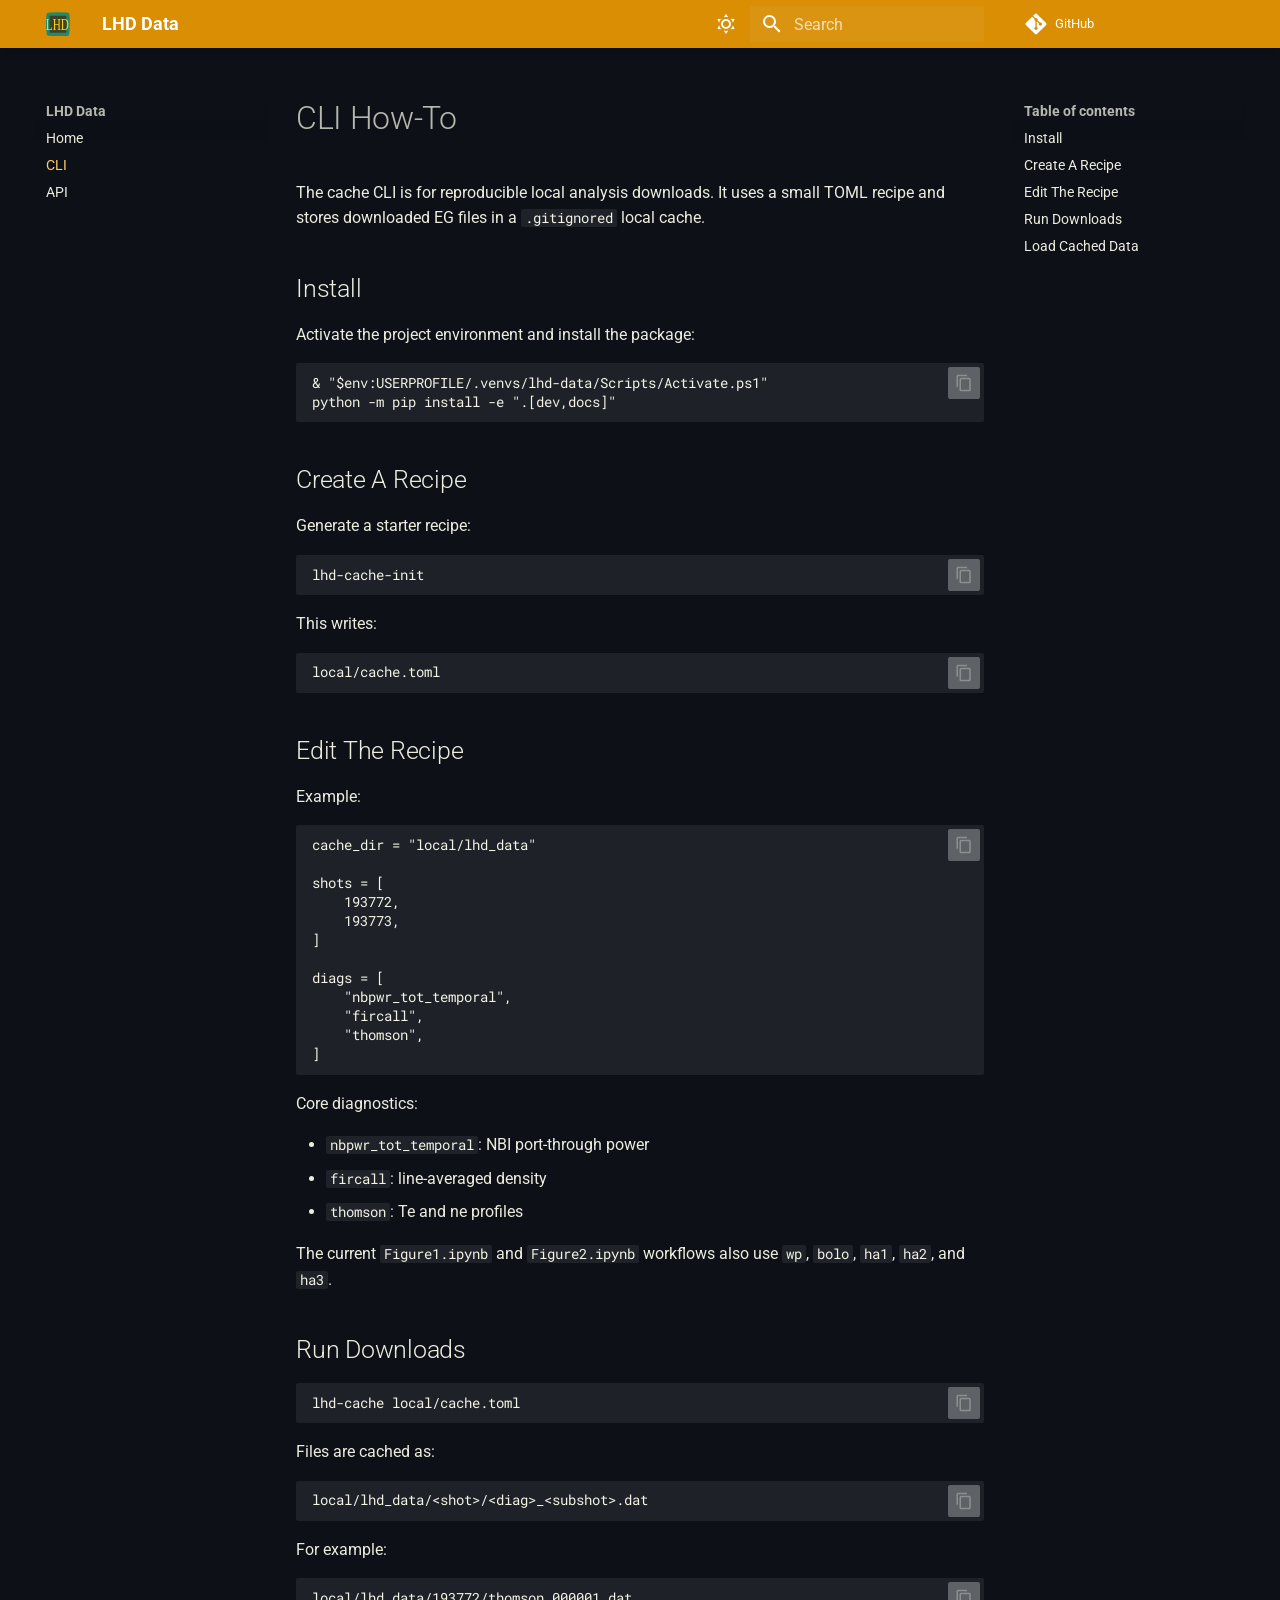
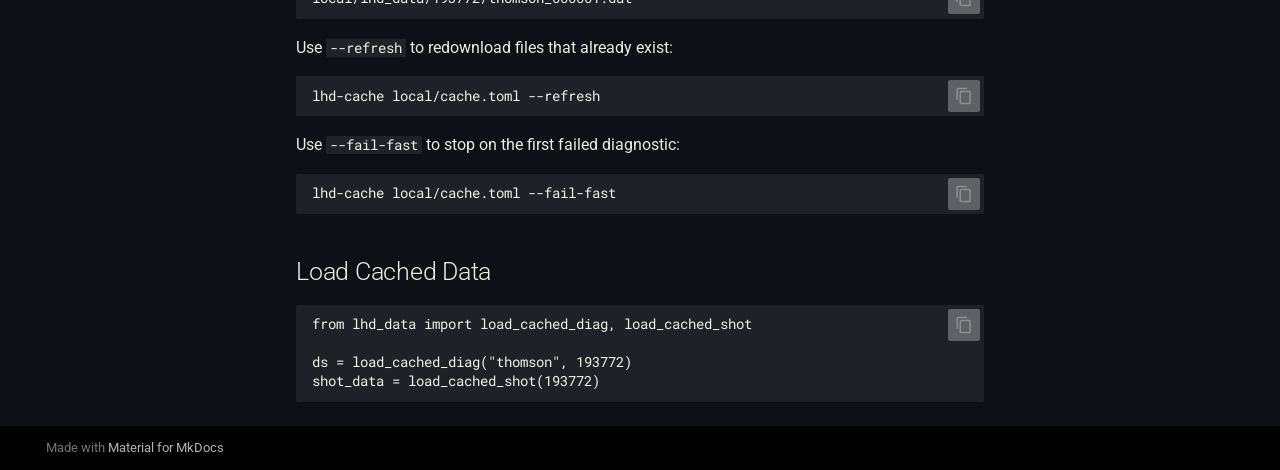
==== commit cde39b27: "deploy: 31eb1ae8ff4468cce04868bd9aed667274f574cd" ====
--- a/cli/index.html
+++ b/cli/index.html
@@ -29,6 +29,9 @@
     
       <link rel="stylesheet" href="../assets/stylesheets/main.484c7ddc.min.css">
       
+        
+        <link rel="stylesheet" href="../assets/stylesheets/palette.ab4e12ef.min.css">
+      
       
 
 
@@ -61,7 +64,14 @@
   </head>
   
   
-    <body dir="ltr">
+    
+    
+      
+    
+    
+    
+    
+    <body dir="ltr" data-md-color-scheme="bh-dark" data-md-color-primary="custom" data-md-color-accent="yellow">
   
     
     <input class="md-toggle" data-md-toggle="drawer" type="checkbox" id="__drawer" autocomplete="off">
@@ -112,6 +122,32 @@
       </div>
     </div>
     
+      
+        <form class="md-header__option" data-md-component="palette">
+  
+    
+    
+    
+    <input class="md-option" data-md-color-media="" data-md-color-scheme="bh-dark" data-md-color-primary="custom" data-md-color-accent="yellow"  aria-label="Switch to light mode"  type="radio" name="__palette" id="__palette_0">
+    
+      <label class="md-header__button md-icon" title="Switch to light mode" for="__palette_1" hidden>
+        <svg xmlns="http://www.w3.org/2000/svg" viewBox="0 0 24 24"><path d="M12 7a5 5 0 0 1 5 5 5 5 0 0 1-5 5 5 5 0 0 1-5-5 5 5 0 0 1 5-5m0 2a3 3 0 0 0-3 3 3 3 0 0 0 3 3 3 3 0 0 0 3-3 3 3 0 0 0-3-3m0-7 2.39 3.42C13.65 5.15 12.84 5 12 5s-1.65.15-2.39.42zM3.34 7l4.16-.35A7.2 7.2 0 0 0 5.94 8.5c-.44.74-.69 1.5-.83 2.29zm.02 10 1.76-3.77a7.131 7.131 0 0 0 2.38 4.14zM20.65 7l-1.77 3.79a7.02 7.02 0 0 0-2.38-4.15zm-.01 10-4.14.36c.59-.51 1.12-1.14 1.54-1.86.42-.73.69-1.5.83-2.29zM12 22l-2.41-3.44c.74.27 1.55.44 2.41.44.82 0 1.63-.17 2.37-.44z"/></svg>
+      </label>
+    
+  
+    
+    
+    
+    <input class="md-option" data-md-color-media="" data-md-color-scheme="default" data-md-color-primary="amber" data-md-color-accent="red"  aria-label="Switch to dark mode"  type="radio" name="__palette" id="__palette_1">
+    
+      <label class="md-header__button md-icon" title="Switch to dark mode" for="__palette_0" hidden>
+        <svg xmlns="http://www.w3.org/2000/svg" viewBox="0 0 24 24"><path d="m17.75 4.09-2.53 1.94.91 3.06-2.63-1.81-2.63 1.81.91-3.06-2.53-1.94L12.44 4l1.06-3 1.06 3zm3.5 6.91-1.64 1.25.59 1.98-1.7-1.17-1.7 1.17.59-1.98L15.75 11l2.06-.05L18.5 9l.69 1.95zm-2.28 4.95c.83-.08 1.72 1.1 1.19 1.85-.32.45-.66.87-1.08 1.27C15.17 23 8.84 23 4.94 19.07c-3.91-3.9-3.91-10.24 0-14.14.4-.4.82-.76 1.27-1.08.75-.53 1.93.36 1.85 1.19-.27 2.86.69 5.83 2.89 8.02a9.96 9.96 0 0 0 8.02 2.89m-1.64 2.02a12.08 12.08 0 0 1-7.8-3.47c-2.17-2.19-3.33-5-3.49-7.82-2.81 3.14-2.7 7.96.31 10.98 3.02 3.01 7.84 3.12 10.98.31"/></svg>
+      </label>
+    
+  
+</form>
+      
+    
     
       <script>var palette=__md_get("__palette");if(palette&&palette.color){if("(prefers-color-scheme)"===palette.color.media){var media=matchMedia("(prefers-color-scheme: light)"),input=document.querySelector(media.matches?"[data-md-color-media='(prefers-color-scheme: light)']":"[data-md-color-media='(prefers-color-scheme: dark)']");palette.color.media=input.getAttribute("data-md-color-media"),palette.color.scheme=input.getAttribute("data-md-color-scheme"),palette.color.primary=input.getAttribute("data-md-color-primary"),palette.color.accent=input.getAttribute("data-md-color-accent")}for(var[key,value]of Object.entries(palette.color))document.body.setAttribute("data-md-color-"+key,value)}</script>
     
--- a/assets/stylesheets/palette.ab4e12ef.min.css
+++ b/assets/stylesheets/palette.ab4e12ef.min.css
@@ -0,0 +1 @@
+@media screen{[data-md-color-scheme=slate]{--md-default-fg-color:hsla(var(--md-hue),15%,90%,0.82);--md-default-fg-color--light:hsla(var(--md-hue),15%,90%,0.56);--md-default-fg-color--lighter:hsla(var(--md-hue),15%,90%,0.32);--md-default-fg-color--lightest:hsla(var(--md-hue),15%,90%,0.12);--md-default-bg-color:hsla(var(--md-hue),15%,14%,1);--md-default-bg-color--light:hsla(var(--md-hue),15%,14%,0.54);--md-default-bg-color--lighter:hsla(var(--md-hue),15%,14%,0.26);--md-default-bg-color--lightest:hsla(var(--md-hue),15%,14%,0.07);--md-code-fg-color:hsla(var(--md-hue),18%,86%,0.82);--md-code-bg-color:hsla(var(--md-hue),15%,18%,1);--md-code-bg-color--light:hsla(var(--md-hue),15%,18%,0.9);--md-code-bg-color--lighter:hsla(var(--md-hue),15%,18%,0.54);--md-code-hl-color:#2977ff;--md-code-hl-color--light:#2977ff1a;--md-code-hl-number-color:#e6695b;--md-code-hl-special-color:#f06090;--md-code-hl-function-color:#c973d9;--md-code-hl-constant-color:#9383e2;--md-code-hl-keyword-color:#6791e0;--md-code-hl-string-color:#2fb170;--md-code-hl-name-color:var(--md-code-fg-color);--md-code-hl-operator-color:var(--md-default-fg-color--light);--md-code-hl-punctuation-color:var(--md-default-fg-color--light);--md-code-hl-comment-color:var(--md-default-fg-color--light);--md-code-hl-generic-color:var(--md-default-fg-color--light);--md-code-hl-variable-color:var(--md-default-fg-color--light);--md-typeset-color:var(--md-default-fg-color);--md-typeset-a-color:var(--md-primary-fg-color);--md-typeset-kbd-color:hsla(var(--md-hue),15%,90%,0.12);--md-typeset-kbd-accent-color:hsla(var(--md-hue),15%,90%,0.2);--md-typeset-kbd-border-color:hsla(var(--md-hue),15%,14%,1);--md-typeset-mark-color:#4287ff4d;--md-typeset-table-color:hsla(var(--md-hue),15%,95%,0.12);--md-typeset-table-color--light:hsla(var(--md-hue),15%,95%,0.035);--md-admonition-fg-color:var(--md-default-fg-color);--md-admonition-bg-color:var(--md-default-bg-color);--md-footer-bg-color:hsla(var(--md-hue),15%,10%,0.87);--md-footer-bg-color--dark:hsla(var(--md-hue),15%,8%,1);--md-shadow-z1:0 0.2rem 0.5rem #0000000d,0 0 0.05rem #0000001a;--md-shadow-z2:0 0.2rem 0.5rem #00000040,0 0 0.05rem #00000040;--md-shadow-z3:0 0.2rem 0.5rem #0006,0 0 0.05rem #00000059;color-scheme:dark}[data-md-color-scheme=slate] img[src$="#gh-light-mode-only"],[data-md-color-scheme=slate] img[src$="#only-light"]{display:none}[data-md-color-scheme=slate][data-md-color-primary=pink]{--md-typeset-a-color:#ed5487}[data-md-color-scheme=slate][data-md-color-primary=purple]{--md-typeset-a-color:#c46fd3}[data-md-color-scheme=slate][data-md-color-primary=deep-purple]{--md-typeset-a-color:#a47bea}[data-md-color-scheme=slate][data-md-color-primary=indigo]{--md-typeset-a-color:#5488e8}[data-md-color-scheme=slate][data-md-color-primary=teal]{--md-typeset-a-color:#00ccb8}[data-md-color-scheme=slate][data-md-color-primary=green]{--md-typeset-a-color:#71c174}[data-md-color-scheme=slate][data-md-color-primary=deep-orange]{--md-typeset-a-color:#ff764d}[data-md-color-scheme=slate][data-md-color-primary=brown]{--md-typeset-a-color:#c1775c}[data-md-color-scheme=slate][data-md-color-primary=black],[data-md-color-scheme=slate][data-md-color-primary=blue-grey],[data-md-color-scheme=slate][data-md-color-primary=grey],[data-md-color-scheme=slate][data-md-color-primary=white]{--md-typeset-a-color:#5e8bde}[data-md-color-switching] *,[data-md-color-switching] :after,[data-md-color-switching] :before{transition-duration:0ms!important}}[data-md-color-accent=red]{--md-accent-fg-color:#ff1947;--md-accent-fg-color--transparent:#ff19471a;--md-accent-bg-color:#fff;--md-accent-bg-color--light:#ffffffb3}[data-md-color-accent=pink]{--md-accent-fg-color:#f50056;--md-accent-fg-color--transparent:#f500561a;--md-accent-bg-color:#fff;--md-accent-bg-color--light:#ffffffb3}[data-md-color-accent=purple]{--md-accent-fg-color:#df41fb;--md-accent-fg-color--transparent:#df41fb1a;--md-accent-bg-color:#fff;--md-accent-bg-color--light:#ffffffb3}[data-md-color-accent=deep-purple]{--md-accent-fg-color:#7c4dff;--md-accent-fg-color--transparent:#7c4dff1a;--md-accent-bg-color:#fff;--md-accent-bg-color--light:#ffffffb3}[data-md-color-accent=indigo]{--md-accent-fg-color:#526cfe;--md-accent-fg-color--transparent:#526cfe1a;--md-accent-bg-color:#fff;--md-accent-bg-color--light:#ffffffb3}[data-md-color-accent=blue]{--md-accent-fg-color:#4287ff;--md-accent-fg-color--transparent:#4287ff1a;--md-accent-bg-color:#fff;--md-accent-bg-color--light:#ffffffb3}[data-md-color-accent=light-blue]{--md-accent-fg-color:#0091eb;--md-accent-fg-color--transparent:#0091eb1a;--md-accent-bg-color:#fff;--md-accent-bg-color--light:#ffffffb3}[data-md-color-accent=cyan]{--md-accent-fg-color:#00bad6;--md-accent-fg-color--transparent:#00bad61a;--md-accent-bg-color:#fff;--md-accent-bg-color--light:#ffffffb3}[data-md-color-accent=teal]{--md-accent-fg-color:#00bda4;--md-accent-fg-color--transparent:#00bda41a;--md-accent-bg-color:#fff;--md-accent-bg-color--light:#ffffffb3}[data-md-color-accent=green]{--md-accent-fg-color:#00c753;--md-accent-fg-color--transparent:#00c7531a;--md-accent-bg-color:#fff;--md-accent-bg-color--light:#ffffffb3}[data-md-color-accent=light-green]{--md-accent-fg-color:#63de17;--md-accent-fg-color--transparent:#63de171a;--md-accent-bg-color:#fff;--md-accent-bg-color--light:#ffffffb3}[data-md-color-accent=lime]{--md-accent-fg-color:#b0eb00;--md-accent-fg-color--transparent:#b0eb001a;--md-accent-bg-color:#000000de;--md-accent-bg-color--light:#0000008a}[data-md-color-accent=yellow]{--md-accent-fg-color:#ffd500;--md-accent-fg-color--transparent:#ffd5001a;--md-accent-bg-color:#000000de;--md-accent-bg-color--light:#0000008a}[data-md-color-accent=amber]{--md-accent-fg-color:#fa0;--md-accent-fg-color--transparent:#ffaa001a;--md-accent-bg-color:#000000de;--md-accent-bg-color--light:#0000008a}[data-md-color-accent=orange]{--md-accent-fg-color:#ff9100;--md-accent-fg-color--transparent:#ff91001a;--md-accent-bg-color:#000000de;--md-accent-bg-color--light:#0000008a}[data-md-color-accent=deep-orange]{--md-accent-fg-color:#ff6e42;--md-accent-fg-color--transparent:#ff6e421a;--md-accent-bg-color:#fff;--md-accent-bg-color--light:#ffffffb3}[data-md-color-primary=red]{--md-primary-fg-color:#ef5552;--md-primary-fg-color--light:#e57171;--md-primary-fg-color--dark:#e53734;--md-primary-bg-color:#fff;--md-primary-bg-color--light:#ffffffb3}[data-md-color-primary=pink]{--md-primary-fg-color:#e92063;--md-primary-fg-color--light:#ec417a;--md-primary-fg-color--dark:#c3185d;--md-primary-bg-color:#fff;--md-primary-bg-color--light:#ffffffb3}[data-md-color-primary=purple]{--md-primary-fg-color:#ab47bd;--md-primary-fg-color--light:#bb69c9;--md-primary-fg-color--dark:#8c24a8;--md-primary-bg-color:#fff;--md-primary-bg-color--light:#ffffffb3}[data-md-color-primary=deep-purple]{--md-primary-fg-color:#7e56c2;--md-primary-fg-color--light:#9574cd;--md-primary-fg-color--dark:#673ab6;--md-primary-bg-color:#fff;--md-primary-bg-color--light:#ffffffb3}[data-md-color-primary=indigo]{--md-primary-fg-color:#4051b5;--md-primary-fg-color--light:#5d6cc0;--md-primary-fg-color--dark:#303fa1;--md-primary-bg-color:#fff;--md-primary-bg-color--light:#ffffffb3}[data-md-color-primary=blue]{--md-primary-fg-color:#2094f3;--md-primary-fg-color--light:#42a5f5;--md-primary-fg-color--dark:#1975d2;--md-primary-bg-color:#fff;--md-primary-bg-color--light:#ffffffb3}[data-md-color-primary=light-blue]{--md-primary-fg-color:#02a6f2;--md-primary-fg-color--light:#28b5f6;--md-primary-fg-color--dark:#0287cf;--md-primary-bg-color:#fff;--md-primary-bg-color--light:#ffffffb3}[data-md-color-primary=cyan]{--md-primary-fg-color:#00bdd6;--md-primary-fg-color--light:#25c5da;--md-primary-fg-color--dark:#0097a8;--md-primary-bg-color:#fff;--md-primary-bg-color--light:#ffffffb3}[data-md-color-primary=teal]{--md-primary-fg-color:#009485;--md-primary-fg-color--light:#26a699;--md-primary-fg-color--dark:#007a6c;--md-primary-bg-color:#fff;--md-primary-bg-color--light:#ffffffb3}[data-md-color-primary=green]{--md-primary-fg-color:#4cae4f;--md-primary-fg-color--light:#68bb6c;--md-primary-fg-color--dark:#398e3d;--md-primary-bg-color:#fff;--md-primary-bg-color--light:#ffffffb3}[data-md-color-primary=light-green]{--md-primary-fg-color:#8bc34b;--md-primary-fg-color--light:#9ccc66;--md-primary-fg-color--dark:#689f38;--md-primary-bg-color:#fff;--md-primary-bg-color--light:#ffffffb3}[data-md-color-primary=lime]{--md-primary-fg-color:#cbdc38;--md-primary-fg-color--light:#d3e156;--md-primary-fg-color--dark:#b0b52c;--md-primary-bg-color:#000000de;--md-primary-bg-color--light:#0000008a}[data-md-color-primary=yellow]{--md-primary-fg-color:#ffec3d;--md-primary-fg-color--light:#ffee57;--md-primary-fg-color--dark:#fbc02d;--md-primary-bg-color:#000000de;--md-primary-bg-color--light:#0000008a}[data-md-color-primary=amber]{--md-primary-fg-color:#ffc105;--md-primary-fg-color--light:#ffc929;--md-primary-fg-color--dark:#ffa200;--md-primary-bg-color:#000000de;--md-primary-bg-color--light:#0000008a}[data-md-color-primary=orange]{--md-primary-fg-color:#ffa724;--md-primary-fg-color--light:#ffa724;--md-primary-fg-color--dark:#fa8900;--md-primary-bg-color:#000000de;--md-primary-bg-color--light:#0000008a}[data-md-color-primary=deep-orange]{--md-primary-fg-color:#ff6e42;--md-primary-fg-color--light:#ff8a66;--md-primary-fg-color--dark:#f4511f;--md-primary-bg-color:#fff;--md-primary-bg-color--light:#ffffffb3}[data-md-color-primary=brown]{--md-primary-fg-color:#795649;--md-primary-fg-color--light:#8d6e62;--md-primary-fg-color--dark:#5d4037;--md-primary-bg-color:#fff;--md-primary-bg-color--light:#ffffffb3}[data-md-color-primary=grey]{--md-primary-fg-color:#757575;--md-primary-fg-color--light:#9e9e9e;--md-primary-fg-color--dark:#616161;--md-primary-bg-color:#fff;--md-primary-bg-color--light:#ffffffb3;--md-typeset-a-color:#4051b5}[data-md-color-primary=blue-grey]{--md-primary-fg-color:#546d78;--md-primary-fg-color--light:#607c8a;--md-primary-fg-color--dark:#455a63;--md-primary-bg-color:#fff;--md-primary-bg-color--light:#ffffffb3;--md-typeset-a-color:#4051b5}[data-md-color-primary=light-green]:not([data-md-color-scheme=slate]){--md-typeset-a-color:#72ad2e}[data-md-color-primary=lime]:not([data-md-color-scheme=slate]){--md-typeset-a-color:#8b990a}[data-md-color-primary=yellow]:not([data-md-color-scheme=slate]){--md-typeset-a-color:#b8a500}[data-md-color-primary=amber]:not([data-md-color-scheme=slate]){--md-typeset-a-color:#d19d00}[data-md-color-primary=orange]:not([data-md-color-scheme=slate]){--md-typeset-a-color:#e68a00}[data-md-color-primary=white]{--md-primary-fg-color:hsla(var(--md-hue),0%,100%,1);--md-primary-fg-color--light:hsla(var(--md-hue),0%,100%,0.7);--md-primary-fg-color--dark:hsla(var(--md-hue),0%,0%,0.07);--md-primary-bg-color:hsla(var(--md-hue),0%,0%,0.87);--md-primary-bg-color--light:hsla(var(--md-hue),0%,0%,0.54);--md-typeset-a-color:#4051b5}[data-md-color-primary=white] .md-button{color:var(--md-typeset-a-color)}[data-md-color-primary=white] .md-button--primary{background-color:var(--md-typeset-a-color);border-color:var(--md-typeset-a-color);color:hsla(var(--md-hue),0%,100%,1)}@media screen and (min-width:60em){[data-md-color-primary=white] .md-search__form{background-color:hsla(var(--md-hue),0%,0%,.07)}[data-md-color-primary=white] .md-search__form:hover{background-color:hsla(var(--md-hue),0%,0%,.32)}[data-md-color-primary=white] .md-search__input+.md-search__icon{color:hsla(var(--md-hue),0%,0%,.87)}}@media screen and (min-width:76.25em){[data-md-color-primary=white] .md-tabs{border-bottom:.05rem solid #00000012}}[data-md-color-primary=black]{--md-primary-fg-color:hsla(var(--md-hue),15%,9%,1);--md-primary-fg-color--light:hsla(var(--md-hue),15%,9%,0.54);--md-primary-fg-color--dark:hsla(var(--md-hue),15%,9%,1);--md-primary-bg-color:hsla(var(--md-hue),15%,100%,1);--md-primary-bg-color--light:hsla(var(--md-hue),15%,100%,0.7);--md-typeset-a-color:#4051b5}[data-md-color-primary=black] .md-button{color:var(--md-typeset-a-color)}[data-md-color-primary=black] .md-button--primary{background-color:var(--md-typeset-a-color);border-color:var(--md-typeset-a-color);color:hsla(var(--md-hue),0%,100%,1)}[data-md-color-primary=black] .md-header{background-color:hsla(var(--md-hue),15%,9%,1)}@media screen and (max-width:59.984375em){[data-md-color-primary=black] .md-nav__source{background-color:hsla(var(--md-hue),15%,11%,.87)}}@media screen and (max-width:76.234375em){html [data-md-color-primary=black] .md-nav--primary .md-nav__title[for=__drawer]{background-color:hsla(var(--md-hue),15%,9%,1)}}@media screen and (min-width:76.25em){[data-md-color-primary=black] .md-tabs{background-color:hsla(var(--md-hue),15%,9%,1)}}
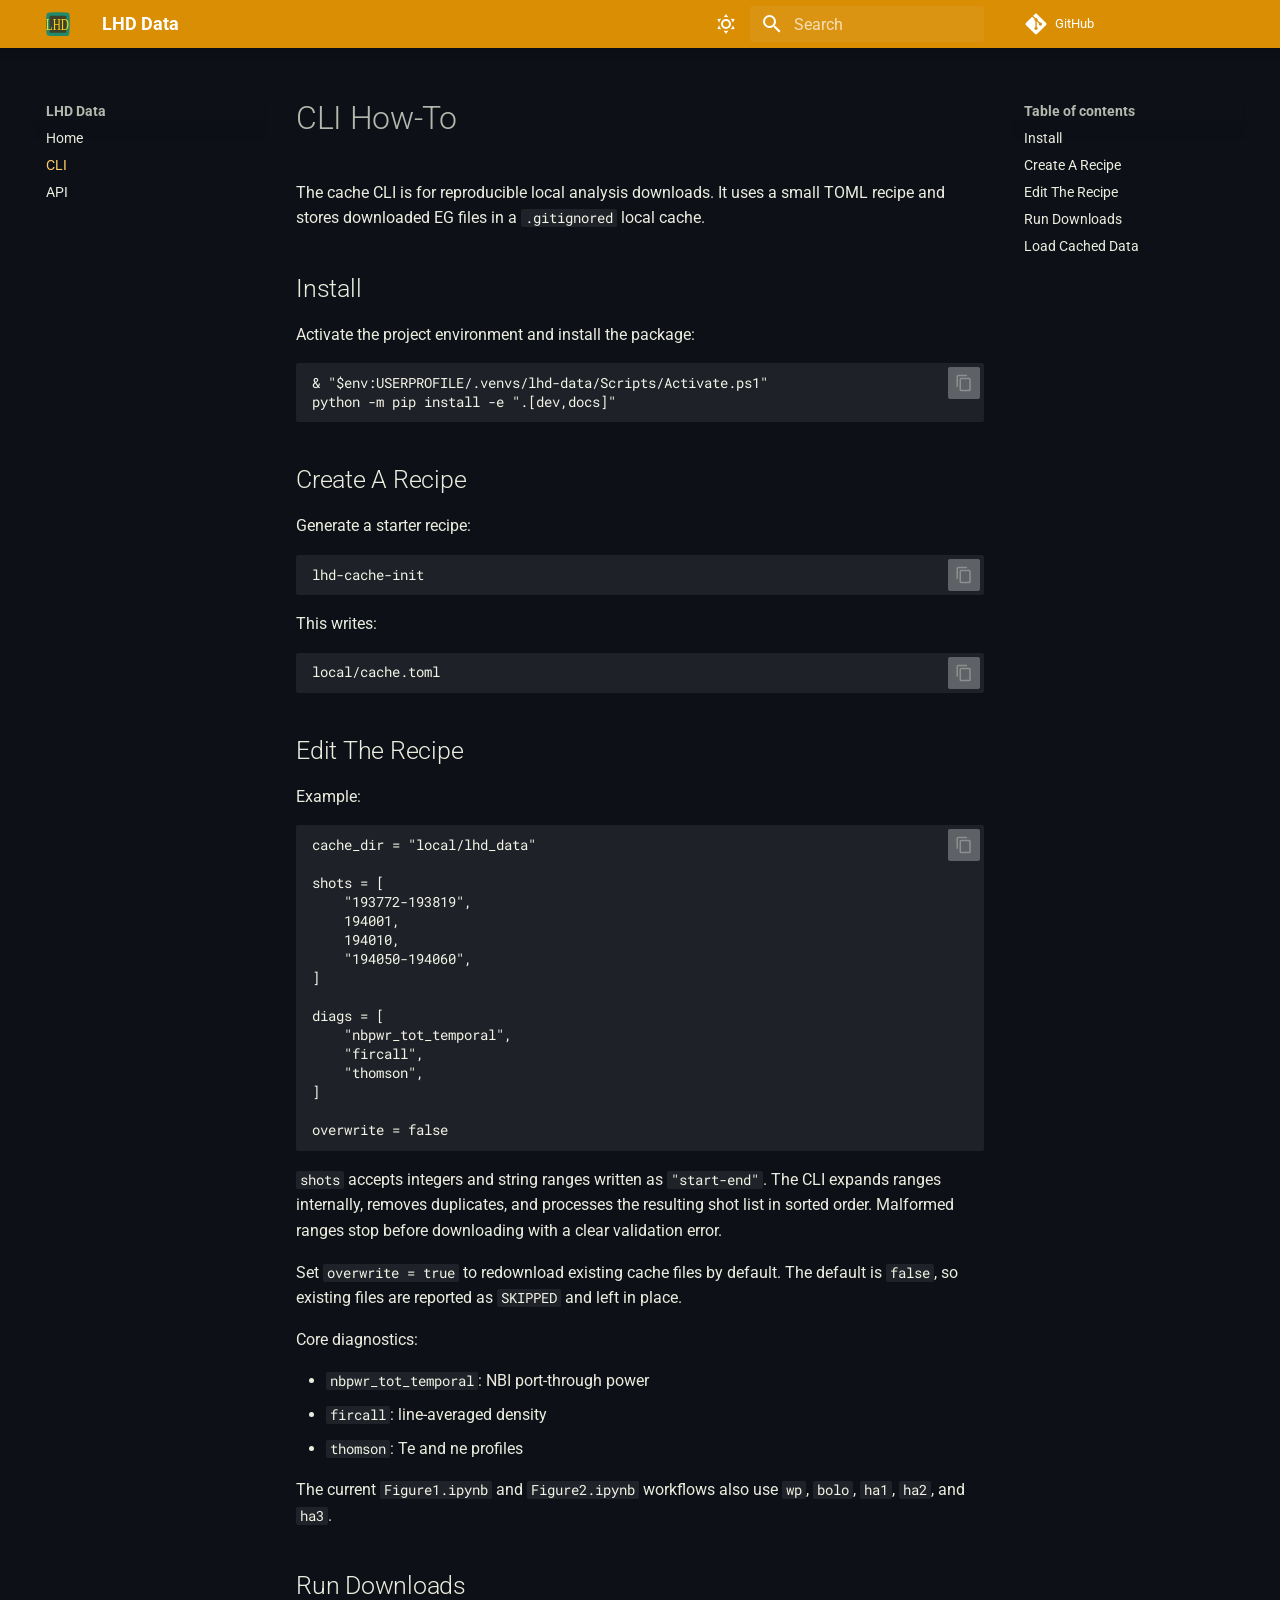
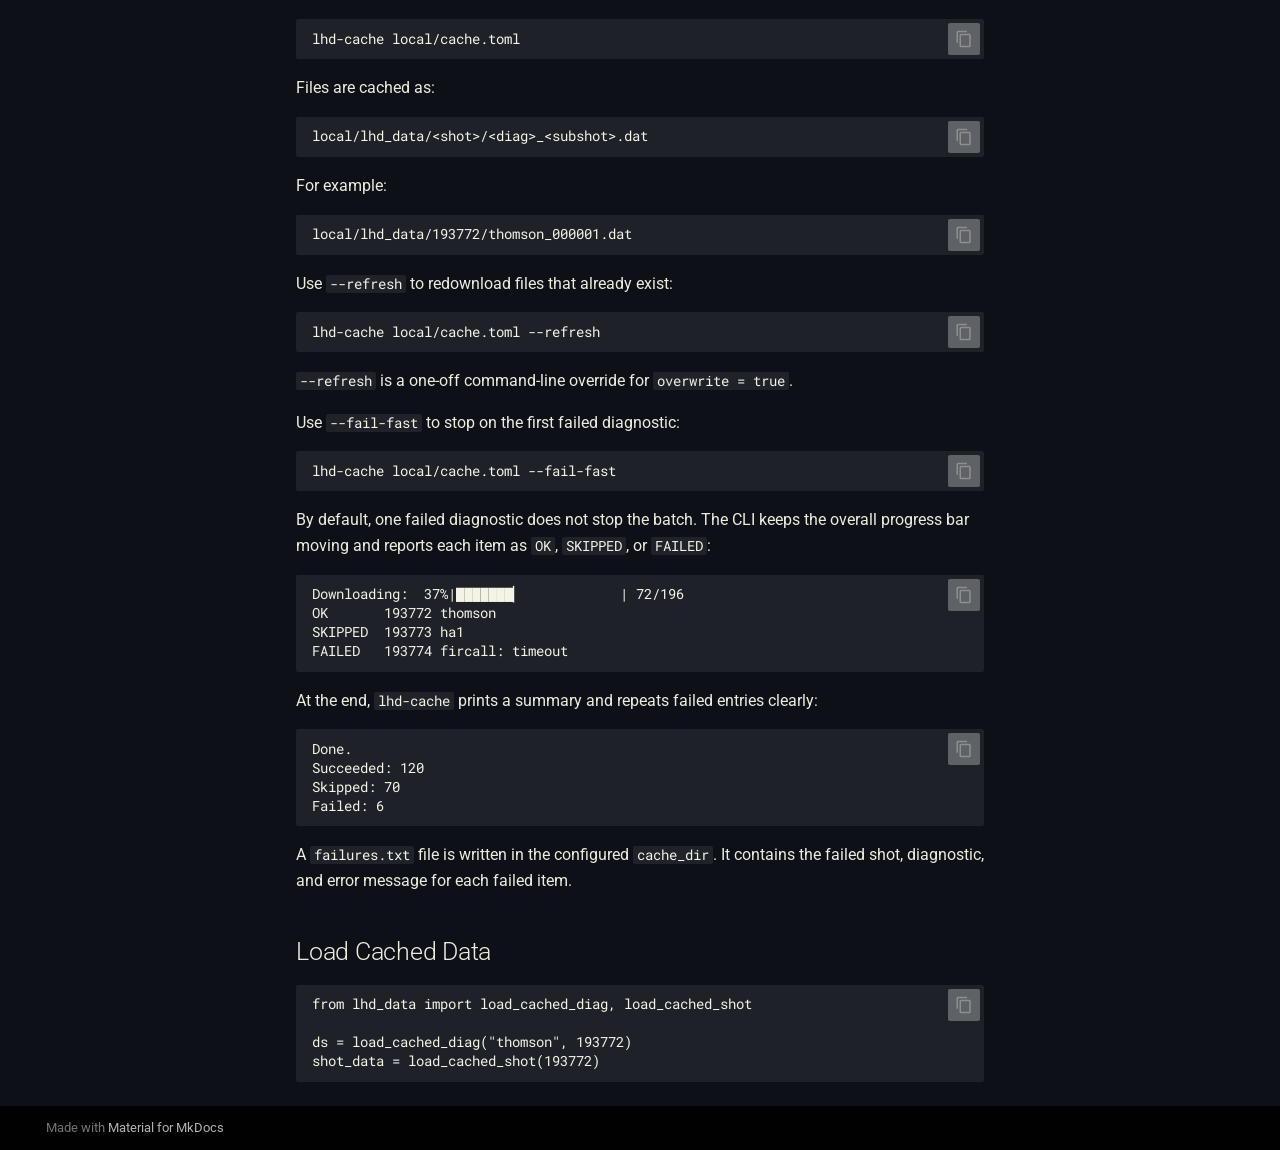
==== commit 1a89d7c8: "deploy: 19c459a47aaa45b4b645136e5dad53db6d50671f" ====
--- a/cli/index.html
+++ b/cli/index.html
@@ -557,8 +557,10 @@
 <pre><code class="language-toml">cache_dir = &quot;local/lhd_data&quot;
 
 shots = [
-    193772,
-    193773,
+    &quot;193772-193819&quot;,
+    194001,
+    194010,
+    &quot;194050-194060&quot;,
 ]
 
 diags = [
@@ -566,7 +568,16 @@
     &quot;fircall&quot;,
     &quot;thomson&quot;,
 ]
-</code></pre>
+
+overwrite = false
+</code></pre>
+<p><code>shots</code> accepts integers and string ranges written as <code>"start-end"</code>. The CLI
+expands ranges internally, removes duplicates, and processes the resulting shot
+list in sorted order. Malformed ranges stop before downloading with a clear
+validation error.</p>
+<p>Set <code>overwrite = true</code> to redownload existing cache files by default. The
+default is <code>false</code>, so existing files are reported as <code>SKIPPED</code> and left in
+place.</p>
 <p>Core diagnostics:</p>
 <ul>
 <li><code>nbpwr_tot_temporal</code>: NBI port-through power</li>
@@ -587,9 +598,26 @@
 <p>Use <code>--refresh</code> to redownload files that already exist:</p>
 <pre><code class="language-powershell">lhd-cache local/cache.toml --refresh
 </code></pre>
+<p><code>--refresh</code> is a one-off command-line override for <code>overwrite = true</code>.</p>
 <p>Use <code>--fail-fast</code> to stop on the first failed diagnostic:</p>
 <pre><code class="language-powershell">lhd-cache local/cache.toml --fail-fast
 </code></pre>
+<p>By default, one failed diagnostic does not stop the batch. The CLI keeps the
+overall progress bar moving and reports each item as <code>OK</code>, <code>SKIPPED</code>, or
+<code>FAILED</code>:</p>
+<pre><code class="language-text">Downloading:  37%|███████▏            | 72/196
+OK       193772 thomson
+SKIPPED  193773 ha1
+FAILED   193774 fircall: timeout
+</code></pre>
+<p>At the end, <code>lhd-cache</code> prints a summary and repeats failed entries clearly:</p>
+<pre><code class="language-text">Done.
+Succeeded: 120
+Skipped: 70
+Failed: 6
+</code></pre>
+<p>A <code>failures.txt</code> file is written in the configured <code>cache_dir</code>. It contains the
+failed shot, diagnostic, and error message for each failed item.</p>
 <h2 id="load-cached-data">Load Cached Data<a class="headerlink" href="#load-cached-data" title="Permanent link">&para;</a></h2>
 <pre><code class="language-python">from lhd_data import load_cached_diag, load_cached_shot
 
